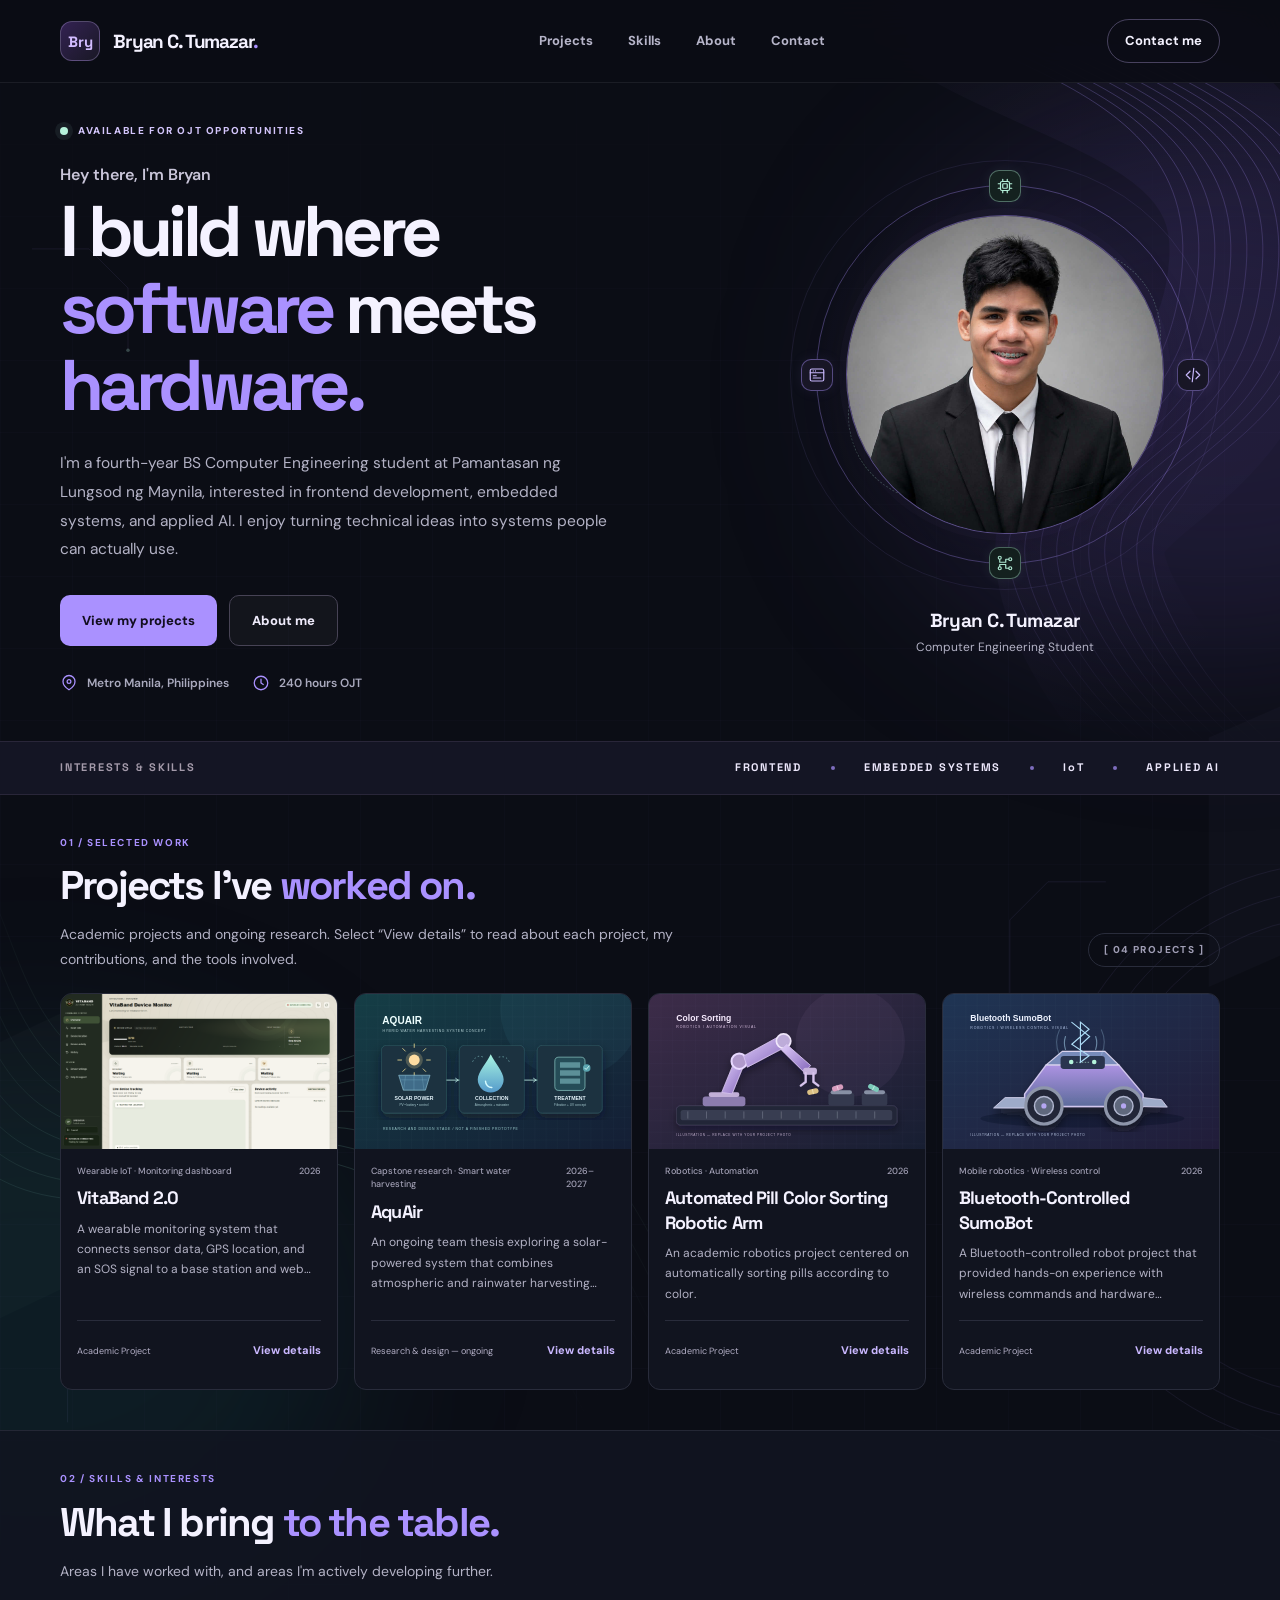
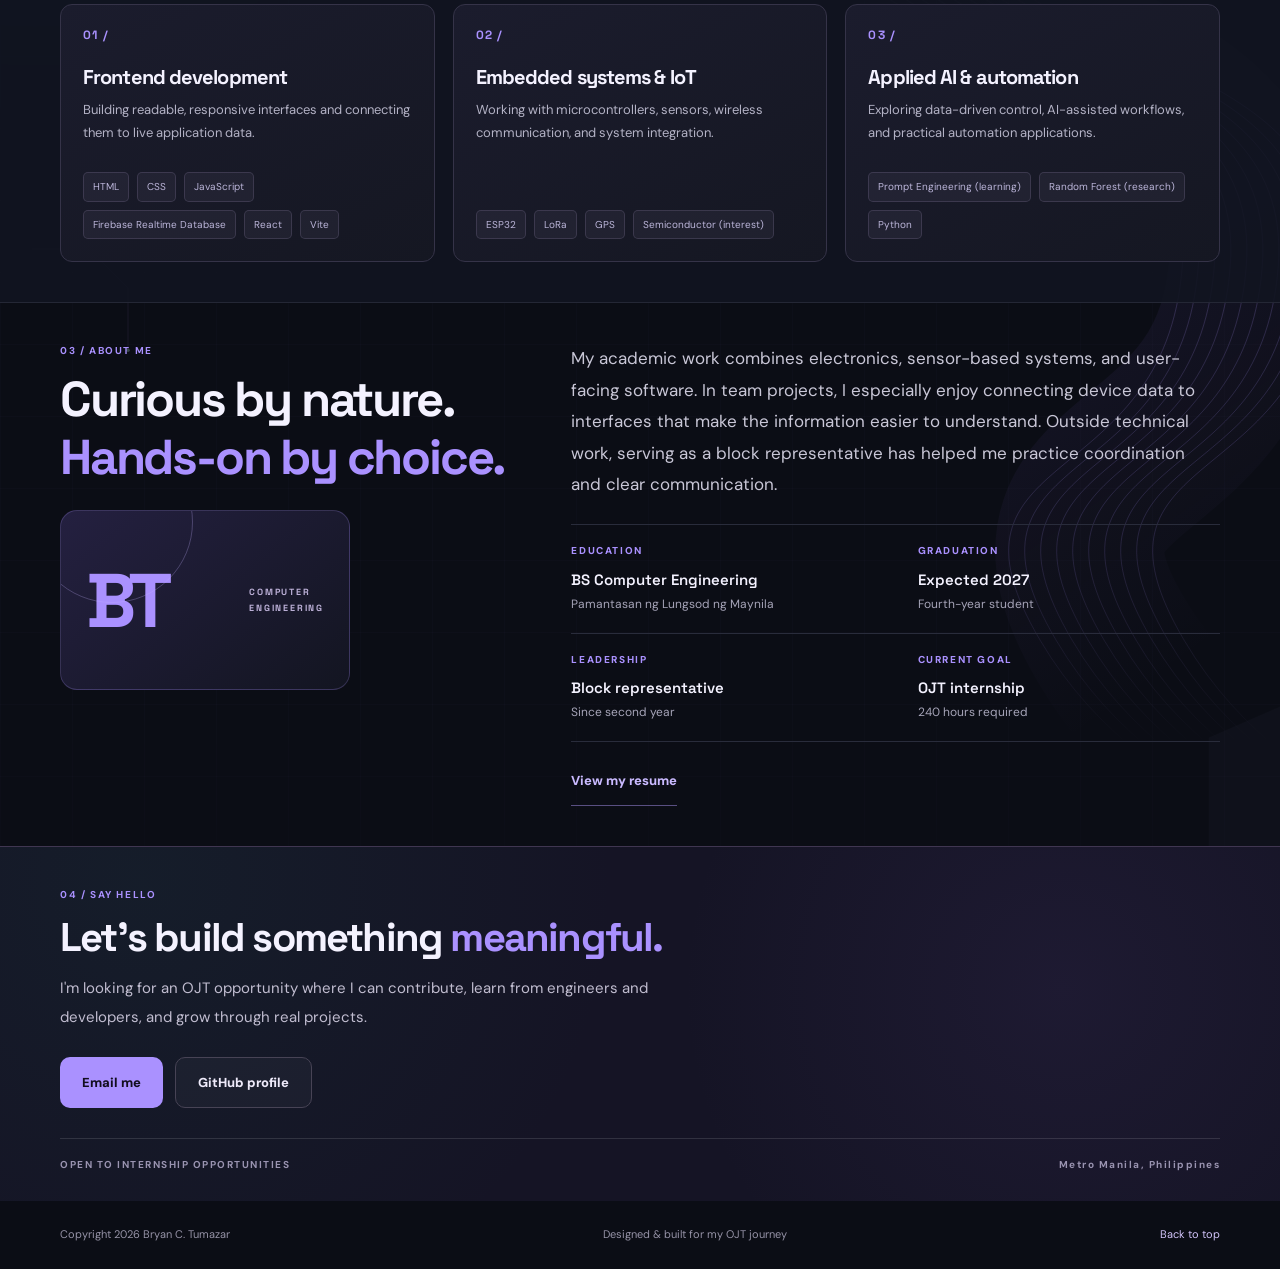
==== index.html @ b0317684 "Replace emoji symbols with SVG icons" ====
<!doctype html>
<html lang="en">
<head>
  <meta charset="UTF-8" />
  <meta name="viewport" content="width=device-width, initial-scale=1" />
  <meta name="color-scheme" content="dark" />
  <meta name="theme-color" content="#0b0d15" />
  <meta name="description" content="Portfolio of Bryan C. Tumazar, a Computer Engineering student seeking an OJT internship in frontend development, embedded systems, and applied AI." />
  <title>Bryan C. Tumazar — OJT Portfolio</title>
  <link rel="icon" href="assets/favicon.svg" type="image/svg+xml" />
  <link rel="preconnect" href="https://fonts.googleapis.com" />
  <link rel="preconnect" href="https://fonts.gstatic.com" crossorigin />
  <link href="https://fonts.googleapis.com/css2?family=DM+Sans:wght@400;500;600;700&family=Space+Grotesk:wght@400;500;600;700&display=swap" rel="stylesheet" media="print" onload="this.media='all'" />
  <link rel="stylesheet" href="styles.css" />
  <script defer src="content.js"></script>
  <script defer src="script.js"></script>
</head>
<body>
  <a class="skip-link" href="#main">Skip to content</a>
  <div class="ambient-wrap" aria-hidden="true">
    <div class="ambient ambient-one"></div>
    <div class="ambient ambient-two"></div>
  </div>

  <header class="site-header">
    <div class="container nav-wrap">
      <a href="#top" class="brand" aria-label="Back to top">
        <span class="brand-mark" id="brand-initials">Bry</span>
        <span class="brand-name" id="brand-name">Bryan Tumazar<span class="brand-dot">.</span></span>
      </a>
      <nav class="desktop-nav" aria-label="Main navigation">
        <a href="#projects">Projects</a>
        <a href="#expertise">Skills</a>
        <a href="#about">About</a>
        <a href="#contact">Contact</a>
      </nav>
      <div class="nav-actions">
        <a href="#contact" class="nav-cta">Contact me</a>
        <button class="menu-toggle" id="menu-toggle" type="button" aria-label="Open menu" aria-expanded="false" aria-controls="mobile-nav">
          Menu
        </button>
      </div>
    </div>
    <nav class="mobile-nav" id="mobile-nav" aria-label="Mobile navigation" hidden>
      <a href="#projects">Projects</a>
      <a href="#expertise">Skills</a>
      <a href="#about">About</a>
      <a href="#contact">Contact</a>
    </nav>
  </header>

  <main id="main">
    <section class="hero container" id="top" aria-labelledby="hero-headline">
      <div class="hero-content">
        <p class="eyebrow"><span class="eyebrow-dot"></span> AVAILABLE FOR OJT OPPORTUNITIES</p>
        <p class="hero-hello">Hey there, I'm <span id="hero-firstname">Bryan</span></p>
        <h1 id="hero-headline">I build where <em>software</em> meets <em>hardware.</em></h1>
        <p class="hero-description" id="hero-intro">Fourth-year Computer Engineering student interested in frontend development, embedded systems, and applied AI.</p>
        <div class="hero-actions">
          <a href="#projects" class="btn btn-primary">View my projects</a>
          <a href="#about" class="btn btn-secondary">About me</a>
        </div>
        <div class="hero-metadata" aria-label="Education and internship details">
          <span><svg class="metadata-icon" viewBox="0 0 24 24" fill="none" stroke="currentColor" stroke-width="1.7" stroke-linecap="round" stroke-linejoin="round" aria-hidden="true" focusable="false"><path d="M20 10c0 6-8 11-8 11S4 16 4 10a8 8 0 0 1 16 0Z"/><circle cx="12" cy="10" r="2.5"/></svg> <span id="location-label">Metro Manila, Philippines</span></span>
          <span><svg class="metadata-icon" viewBox="0 0 24 24" fill="none" stroke="currentColor" stroke-width="1.7" stroke-linecap="round" stroke-linejoin="round" aria-hidden="true" focusable="false"><circle cx="12" cy="12" r="9"/><path d="M12 7v5l3 2"/></svg> <span id="hours-label">240-hour OJT</span></span>
        </div>
      </div>
      <figure class="hero-portrait">
        <div class="portrait-visual">
          <div class="portrait-orbits" aria-hidden="true">
            <span class="portrait-orbit portrait-orbit-guide"></span>
            <span class="portrait-orbit portrait-orbit-primary">
              <span class="orbit-satellite satellite-code"><span class="orbit-component">
                <svg viewBox="0 0 24 24" fill="none" stroke="currentColor" stroke-width="1.6" stroke-linecap="round" stroke-linejoin="round"><path d="m8 7-5 5 5 5m8-10 5 5-5 5m-3-14-2 18"/></svg>
              </span></span>
              <span class="orbit-satellite satellite-chip"><span class="orbit-component orbit-component-hardware">
                <svg viewBox="0 0 24 24" fill="none" stroke="currentColor" stroke-width="1.6" stroke-linecap="round" stroke-linejoin="round"><rect x="6" y="6" width="12" height="12" rx="2"/><rect x="9" y="9" width="6" height="6" rx="1"/><path d="M9 3v3m6-3v3M9 18v3m6-3v3M3 9h3m-3 6h3m12-6h3m-3 6h3"/></svg>
              </span></span>
              <span class="orbit-satellite satellite-browser"><span class="orbit-component">
                <svg viewBox="0 0 24 24" fill="none" stroke="currentColor" stroke-width="1.6" stroke-linecap="round" stroke-linejoin="round"><rect x="3" y="4" width="18" height="16" rx="2"/><path d="M3 9h18M7 6.5h.01M10 6.5h.01M7 13h4m-4 3h10"/></svg>
              </span></span>
              <span class="orbit-satellite satellite-circuit"><span class="orbit-component orbit-component-hardware">
                <svg viewBox="0 0 24 24" fill="none" stroke="currentColor" stroke-width="1.6" stroke-linecap="round" stroke-linejoin="round"><circle cx="5" cy="5" r="2"/><circle cx="19" cy="7" r="2"/><circle cx="5" cy="19" r="2"/><circle cx="19" cy="19" r="2"/><path d="M5 7v4h8V7h4M5 17v-3h8v5h4"/></svg>
              </span></span>
            </span>
            <span class="portrait-orbit-plane"><span class="portrait-orbit portrait-orbit-secondary"></span></span>
          </div>
          <div class="portrait-image-wrap">
            <img id="profile-photo" src="assets/profile.jpg" alt="Placeholder for Bryan's profile photo" width="600" height="750" fetchpriority="high" />
          </div>
        </div>
        <figcaption class="portrait-caption">
          <strong id="portrait-name">Bryan C. Tumazar</strong>
          <span id="portrait-role">Computer Engineering Student</span>
        </figcaption>
      </figure>
    </section>

    <section class="strip" aria-label="Portfolio specialties">
      <div class="container strip-inner">
        <span class="strip-caption">INTERESTS & SKILLS</span>
        <div class="strip-items"><span>FRONTEND</span><span class="strip-separator" aria-hidden="true"></span><span>EMBEDDED SYSTEMS</span><span class="strip-separator" aria-hidden="true"></span><span>IoT</span><span class="strip-separator" aria-hidden="true"></span><span>APPLIED AI</span></div>
      </div>
    </section>

    <section class="section container" id="projects" aria-labelledby="projects-title">
      <div class="section-header">
        <div>
          <p class="section-kicker">01 / SELECTED WORK</p>
          <h2 id="projects-title">Projects I've <span class="accent-text">worked on.</span></h2>
          <p class="section-copy">Academic projects and ongoing research. Select “View details” to read about each project, my contributions, and the tools involved.</p>
        </div>
        <span class="section-count">[ 04 PROJECTS ]</span>
      </div>
      <div class="projects-grid" id="projects-grid"></div>
    </section>

    <section class="section section-tinted" id="expertise" aria-labelledby="expertise-title">
      <div class="container">
        <div class="section-header compact">
          <div>
            <p class="section-kicker">02 / SKILLS & INTERESTS</p>
            <h2 id="expertise-title">What I bring <span class="accent-text">to the table.</span></h2>
            <p class="section-copy">Areas I have worked with, and areas I'm actively developing further.</p>
          </div>
        </div>
        <div class="expertise-grid" id="expertise-grid"></div>
      </div>
    </section>

    <section class="section container about-section" id="about" aria-labelledby="about-title">
      <div class="about-sidebar">
        <p class="section-kicker">03 / ABOUT ME</p>
        <h2 id="about-title">Curious by nature.<br/><span class="accent-text">Hands-on by choice.</span></h2>
        <div class="about-monogram" aria-hidden="true"><span>BT</span><small>COMPUTER<br/>ENGINEERING</small></div>
      </div>
      <div class="about-main">
        <p class="about-lead" id="about-copy">My academic work combines electronics, sensor-based systems, and user-facing software.</p>
        <div class="about-facts">
          <div class="fact"><span class="fact-label">EDUCATION</span><strong id="degree-label">BS Computer Engineering</strong><span id="school-label">Pamantasan ng Lungsod ng Maynila</span></div>
          <div class="fact"><span class="fact-label">GRADUATION</span><strong id="graduation-label">Expected 2027</strong><span>Fourth-year student</span></div>
          <div class="fact"><span class="fact-label">LEADERSHIP</span><strong>Block representative</strong><span>Since second year</span></div>
          <div class="fact"><span class="fact-label">CURRENT GOAL</span><strong>OJT internship</strong><span id="internship-label">240 required hours</span></div>
        </div>
        <div id="resume-holder"></div>
      </div>
    </section>

    <section class="contact-section" id="contact" aria-labelledby="contact-title">
      <div class="container contact-content">
        <p class="section-kicker">04 / SAY HELLO</p>
        <h2 id="contact-title">Let's build something <span class="accent-text">meaningful.</span></h2>
        <p>I'm looking for an OJT opportunity where I can contribute, learn from engineers and developers, and grow through real projects.</p>
        <div id="contact-actions" class="contact-actions"></div>
        <div class="contact-footer"><span>OPEN TO INTERNSHIP OPPORTUNITIES</span><span id="contact-location">Metro Manila, Philippines</span></div>
      </div>
    </section>
  </main>

  <footer class="footer">
    <div class="container footer-inner"><span id="footer-name">Copyright 2026 Bryan C. Tumazar</span><span>Designed & built for my OJT journey</span><a href="#top">Back to top</a></div>
  </footer>

  <dialog class="project-dialog" id="project-dialog" aria-labelledby="modal-title">
    <button type="button" class="dialog-close" id="dialog-close" aria-label="Close project details">Close</button>
    <div id="dialog-content"></div>
  </dialog>
</body>
</html>
---- styles.css ----
﻿:root{--bg:#0b0d15;--bg2:#10131f;--panel:#151825;--panel2:#191d2d;--text:#f4f2ff;--muted:#b3b2c5;--subtle:#777c96;--line:#292c3b;--accent:#aa91ff;--bright:#cabaff;--mint:#b5f1da;--white:#fff;--radius:21px;--wide:1160px}
*{box-sizing:border-box}html{scroll-behavior:smooth;scroll-padding-top:92px}body{margin:0;background:var(--bg);color:var(--text);font-family:'DM Sans',sans-serif;line-height:1.55;overflow-x:hidden}body:has(dialog[open]){overflow:hidden}::selection{background:var(--accent);color:#100d18}a{color:inherit;text-decoration:none}button{font:inherit}img{max-width:100%;display:block}.container{width:min(var(--wide),calc(100% - 80px));margin-inline:auto}h1,h2,h3,p{margin-top:0}h1,h2,h3{font-family:'Space Grotesk',sans-serif;letter-spacing:-.045em}button,a{outline-offset:4px}button:focus-visible,a:focus-visible{outline:2px solid var(--mint)}.skip-link{position:absolute;top:-100px;left:20px;background:var(--mint);color:#111;padding:12px 16px;z-index:100}.skip-link:focus{top:20px}.ambient{position:absolute;z-index:-1;pointer-events:none;border-radius:50%;filter:blur(88px)}.ambient-one{top:130px;right:-260px;width:650px;height:520px;background:#57449325}.ambient-two{top:1050px;left:-290px;width:650px;height:550px;background:#1c6a7020}
.site-header{position:relative;z-index:20;border-bottom:1px solid #ffffff12;background:#0b0d15ea;backdrop-filter:blur(20px);-webkit-backdrop-filter:blur(20px)}.nav-wrap{height:82px;display:flex;align-items:center;justify-content:space-between;gap:24px}.brand{display:flex;align-items:center;gap:13px;white-space:nowrap}.brand-mark{display:grid;place-items:center;width:40px;height:40px;border:1px solid #d2bcff4a;background:linear-gradient(135deg,#332252,#191825);border-radius:12px;font:700 15px 'Space Grotesk',sans-serif;color:#d2bcff}.brand-name{font:700 19px 'Space Grotesk',sans-serif;letter-spacing:-.06em}.brand-dot{color:var(--accent)}.desktop-nav{display:flex;align-items:center;gap:35px}.desktop-nav a{color:#b6b5c9;font-size:13px;font-weight:700;transition:color .2s}.desktop-nav a:hover{color:var(--white)}.nav-actions{display:flex;align-items:center;gap:16px}.nav-cta{border:1px solid #9586bc70;border-radius:99px;padding:10px 17px;font-size:13px;font-weight:700;transition:.2s}.nav-cta:hover{background:#b59dff;color:#121022}.nav-cta span{margin-left:12px}.menu-toggle{display:none;align-items:center;justify-content:center;flex-direction:column;gap:5px;height:40px;width:42px;border:1px solid var(--line);background:none;border-radius:10px}.menu-toggle span{height:2px;width:18px;background:#fff;border-radius:4px}.mobile-nav{border-top:1px solid var(--line);background:#111421;padding:12px 24px 22px}.mobile-nav a{display:block;padding:12px;font-size:14px}.mobile-nav[hidden]{display:none!important}
.hero{display:grid;grid-template-columns:1.09fr .91fr;gap:36px;align-items:center;padding-block:40px 48px;min-height:unset}.hero-content{position:relative;z-index:2}.eyebrow{display:flex;align-items:center;gap:10px;color:#d4c6fc;letter-spacing:.16em;font-size:10px;font-weight:800;margin-bottom:24px}.eyebrow-dot{width:8px;height:8px;border-radius:50%;background:var(--mint);box-shadow:0 0 0 5px #b5f1da12}.hero-hello{font-size:16px;color:#c9c5d9;margin-bottom:6px;font-weight:600}.hero h1{font-size:clamp(42px,5.6vw,74px);line-height:1.07;letter-spacing:-.065em;max-width:660px;margin-bottom:26px}.hero h1 em{color:var(--accent);font-style:normal}.hero-description{font-size:15.5px;max-width:565px;color:var(--muted);line-height:1.85;margin-bottom:31px}.hero-actions{display:flex;flex-wrap:wrap;gap:12px}.btn{display:inline-flex;align-items:center;justify-content:center;gap:24px;padding:14px 22px;border-radius:10px;font-size:13px;font-weight:800;transition:transform .2s,background .2s,border-color .2s;min-height:51px}.btn:hover{transform:translateY(-2px)}.btn-primary{background:var(--accent);color:#120e1f}.btn-primary:hover{background:#c6b5ff}.btn-secondary{background:#ffffff08;border:1px solid #474355;color:#eeeafa}.btn-secondary:hover{border-color:#cabaff99;background:#ffffff10}.hero-metadata{display:flex;gap:23px;margin-top:28px;flex-wrap:wrap;font-size:12px;color:#aaaabe;font-weight:600}.hero-metadata>span{display:flex;gap:9px;align-items:center}.metadata-icon{display:block;width:18px;height:18px;flex-shrink:0;color:var(--accent)}
.strip{background:#141524;border-block:1px solid #292639}.strip-inner{display:flex;justify-content:space-between;align-items:center;min-height:52px;gap:25px}.strip-caption,.strip-items{font-family:'Space Grotesk',sans-serif;font-size:11px;font-weight:700;letter-spacing:.16em;color:#a49aaa}.strip-items{display:flex;align-items:center;gap:29px;color:#ece7fb;flex-wrap:wrap}
.section{padding-block:40px}.section-header{display:flex;align-items:end;justify-content:space-between;gap:20px;margin-bottom:20px}.section-kicker{font-size:10px;letter-spacing:.16em;font-weight:700;color:var(--accent);margin-bottom:12px}.section h2,.contact-section h2{font-size:clamp(30px,3.2vw,40px);line-height:1.2;margin-bottom:12px;max-width:730px}.accent-text{color:var(--accent)}.section-copy{color:var(--muted);font-size:14px;line-height:1.8;max-width:650px;margin-bottom:0}.section-count{border:1px solid var(--line);border-radius:50px;padding:8px 15px;white-space:nowrap;color:#9f9db4;font-size:10px;letter-spacing:.14em;font-weight:800;margin-bottom:6px}.projects-grid{display:grid;grid-template-columns:repeat(4,minmax(0,1fr));gap:16px}.project-card{min-width:0;display:flex;flex-direction:column;background:#11141f;border:1px solid var(--line);border-radius:12px;overflow:hidden;transition:border-color .2s}.project-card:hover{border-color:#68598e}.project-preview{position:relative;width:100%;flex:none;aspect-ratio:16/9;display:block;padding:0;margin:0;border:0;overflow:hidden;background:#191b2d;cursor:default;text-align:left}.project-preview img{width:100%;height:100%;object-fit:cover;transition:transform .6s}.project-card:hover img{transform:none}.preview-tag{position:absolute;left:10px;top:10px;background:#0b0e1be6;color:#d4d0e0;border:1px solid #ffffff24;padding:5px 7px;border-radius:4px;letter-spacing:.05em;font-size:7px;font-weight:800;backdrop-filter:blur(10px)}.project-info{padding:16px;display:flex;flex-direction:column;flex:1}.project-meta{display:flex;justify-content:space-between;gap:10px;color:#a2a0b5;font-size:9px;font-weight:500;letter-spacing:0;line-height:1.5}.project-heading{font-size:18px;line-height:1.35;margin:8px 0}.project-info>p{display:-webkit-box;-webkit-box-orient:vertical;-webkit-line-clamp:3;overflow:hidden;color:var(--muted);font-size:12px;line-height:1.7;min-height:0;margin-bottom:16px}.project-bottom{display:flex;gap:10px;align-items:center;justify-content:space-between;flex-wrap:wrap;border-top:1px solid var(--line);padding-top:8px;margin-top:auto}.status-badge{font-size:9px;line-height:1.6;color:#b3afc6}.details-link{background:none;border:0;color:#cab8ff;font-size:12px;font-weight:800;cursor:pointer;padding:5px 0}.details-link:hover{text-decoration:underline}
.section-tinted{background:#111421;border-block:1px solid #242735}.section-header.compact{margin-bottom:20px}.expertise-grid{display:grid;grid-template-columns:repeat(3,minmax(0,1fr));gap:18px}.expertise-card{border:1px solid #353348;background:linear-gradient(153deg,#1b1c2d,#151722);border-radius:12px;padding:22px;min-height:230px;display:flex;flex-direction:column}.expertise-number{color:var(--accent);font:700 12px 'Space Grotesk',sans-serif;letter-spacing:.1em;margin-bottom:22px}.expertise-card h3{font-size:20px;line-height:1.2;margin-bottom:10px}.expertise-card p{font-size:13px;line-height:1.75;color:var(--muted);margin-bottom:28px}.tag-list{display:flex;flex-wrap:wrap;gap:8px;margin-top:auto}.skill-tag{font-size:10px;padding:6px 9px;color:#bcb6da;background:#a99aca12;border:1px solid #a99aca30;border-radius:5px}
.about-section{display:grid;grid-template-columns:.85fr 1.15fr;gap:32px}.about-sidebar h2{font-size:clamp(33px,3.9vw,49px);line-height:1.18}.about-monogram{margin-top:24px;width:min(290px,100%);height:180px;background:linear-gradient(142deg,#242040,#131521);border-radius:17px;border:1px solid #a996fa39;display:flex;align-items:center;justify-content:space-between;padding:25px;overflow:hidden;position:relative}.about-monogram:after{content:'';width:160px;height:160px;border:1px solid #c5b1ff45;border-radius:50%;position:absolute;left:-30px;top:-70px}.about-monogram span{font:700 76px 'Space Grotesk',sans-serif;letter-spacing:-.09em;color:var(--accent)}.about-monogram small{font:700 9px 'Space Grotesk',sans-serif;line-height:1.8;letter-spacing:.2em;color:#bcb0d7}.about-lead{font-size:17px;line-height:1.85;color:#c9c7d7;margin-bottom:24px}.about-facts{display:grid;grid-template-columns:repeat(2,minmax(0,1fr));border-top:1px solid var(--line);border-bottom:1px solid var(--line);row-gap:0}.fact{padding:18px 12px 19px 0;display:flex;flex-direction:column;gap:6px}.fact:nth-child(2n){padding-left:22px}.fact:nth-child(-n+2){border-bottom:1px solid var(--line)}.fact-label{font-size:10px;color:var(--accent);font-weight:800;letter-spacing:.16em;margin-bottom:5px}.fact strong{font:600 15px 'Space Grotesk',sans-serif}.fact>span:last-child{font-size:12px;color:#a6a4b8}.text-link{display:inline-block;color:var(--bright);font-size:13px;font-weight:800;margin-top:20px;border-bottom:1px solid #b39aff77;padding-bottom:4px}
.contact-section{background:radial-gradient(circle at 83% 40%,#4f3b7927,transparent 35%),radial-gradient(circle at 11% 10%,#164c4528,transparent 40%),#151425;border-top:1px solid #403651;padding-block:40px 28px}.contact-content>p:not(.section-kicker){max-width:600px;color:#c1bdd0;line-height:1.9;font-size:15px}.contact-section h2{max-width:800px}.contact-actions{display:flex;flex-wrap:wrap;align-items:center;gap:12px;margin-top:24px;min-height:55px}.contact-placeholder{border:1px dashed #655f7a;border-radius:10px;color:#a9a3c0!important;background:#161424;padding:16px 20px;font-size:13px!important;max-width:600px!important}.contact-placeholder code{color:#d6c8ff}.contact-footer{display:flex;justify-content:space-between;align-items:center;gap:18px;border-top:1px solid #ffffff1f;margin-top:28px;padding-top:18px;color:#9a94b1;font-size:10px;letter-spacing:.15em;font-weight:700}.footer{background:#0b0d15}.footer-inner{display:flex;justify-content:space-between;align-items:center;gap:18px;min-height:68px;font-size:11px;color:#9693a7}.footer-inner a{color:#d2c4fa}
.project-dialog{color:var(--text);background:#161826;border:1px solid #8170a36e;border-radius:20px;width:min(620px,calc(100% - 30px));max-height:min(82vh,900px);padding:37px 39px;box-shadow:0 25px 100px #0008}.project-dialog::backdrop{background:#07080ddc;backdrop-filter:blur(7px)}.dialog-close{position:absolute;top:19px;right:20px;background:#ffffff13;border:1px solid #6b617a;color:#f4f2ff;height:36px;width:36px;border-radius:50%;font-size:24px;cursor:pointer;display:grid;place-items:center}.project-dialog h2{font-size:clamp(28px,3.4vw,37px);line-height:1.2;margin:0 35px 15px 0}.dialog-summary{color:#d0cce0;line-height:1.8;margin-bottom:19px}.dialog-meta{display:flex;gap:20px;color:#bca8f6;font-size:11px;font-weight:800;border-bottom:1px solid #ffffff24;padding-bottom:23px;margin-bottom:23px}.project-dialog h3{font-size:15px;margin-top:23px;margin-bottom:8px;letter-spacing:0}.project-dialog p:not(.section-kicker),.project-dialog li{font-size:13px;line-height:1.8;color:#bdbacc}.project-dialog ul{margin:0 0 22px;padding-left:18px}.project-dialog li{padding-left:5px;margin-bottom:6px}.dialog-takeaway{display:flex;flex-direction:column;gap:5px;border-left:3px solid var(--accent);padding:13px 15px;margin-top:23px;background:#a68ef510;font-size:12px}.dialog-takeaway strong{color:#e6dfff}.dialog-takeaway span{color:#bfb9d2}
@media(max-width:1100px){.projects-grid{grid-template-columns:repeat(2,minmax(0,1fr))}.desktop-nav{gap:20px}.hero{gap:22px}.strip-inner{align-items:flex-start;padding-block:16px;flex-direction:column;gap:10px}.strip-items{gap:18px}}
@media(max-width:850px){.container{width:min(var(--wide),calc(100% - 44px))}.hero{grid-template-columns:1fr;gap:28px;padding-block:36px 40px;min-height:unset}.hero-content{max-width:680px}.about-section{grid-template-columns:1fr;gap:28px}.about-monogram{display:none}.expertise-grid{grid-template-columns:1fr 1fr}.expertise-card:last-child{grid-column:span 2;min-height:220px}.expertise-number{margin-bottom:28px}}
@media(max-width:760px){.nav-wrap{height:71px}.desktop-nav,.nav-cta{display:none}.menu-toggle{display:flex}.section{padding-block:32px}.section-header{align-items:flex-start;flex-direction:column;gap:14px}.section-count{margin:0}.project-info{padding:16px}.project-meta{font-size:9px}.projects-grid{gap:16px}.project-heading{font-size:18px}.strip-items{gap:14px;font-size:10px}}
@media(max-width:610px){.container{width:calc(100% - 34px)}.brand-name{font-size:17px}.hero{padding-block:28px 32px;gap:26px}.eyebrow{margin-bottom:22px;font-size:9px}.hero-hello{font-size:14px}.hero h1{font-size:clamp(39px,10vw,53px)}.hero-description{font-size:14px}.hero-actions{gap:10px}.btn{padding:12px 16px;font-size:12px;gap:14px;min-height:47px}.hero-metadata{gap:10px 20px;margin-top:27px;font-size:11px}.strip-inner{padding-block:14px}.strip-items{row-gap:7px}.section h2,.contact-section h2{font-size:30px}.section-copy{font-size:13px}.projects-grid{grid-template-columns:1fr;gap:16px}.project-preview{aspect-ratio:16/9}.project-info>p{min-height:unset}.expertise-grid{grid-template-columns:1fr;gap:14px}.expertise-card,.expertise-card:last-child{min-height:0;grid-column:auto}.expertise-number{margin-bottom:20px}.about-lead{font-size:15px}.about-facts{grid-template-columns:1fr}.fact,.fact:nth-child(2n){padding:18px 0 21px;border-bottom:1px solid var(--line)}.fact:last-child{border-bottom:0}.contact-section{padding-block:32px 24px}.contact-footer{flex-direction:column;align-items:flex-start;margin-top:24px}.footer-inner{flex-wrap:wrap;justify-content:space-between;padding-block:16px;min-height:76px}.footer-inner>span:nth-child(2){display:none}.project-dialog{padding:32px 23px}.project-dialog h2{font-size:29px}}
@media(prefers-reduced-motion:reduce){html{scroll-behavior:auto}*,*:before,*:after{animation-duration:.01ms!important;transition-duration:.01ms!important}}

/* Contain the decorative glow without widening the page. */
body{position:relative}
.ambient-wrap{position:absolute;inset:0;overflow:hidden;z-index:-1;pointer-events:none}
@media(max-width:360px){.brand-name{font-size:15px}.brand{gap:9px}.nav-wrap{gap:12px}}

/* Clear labels and comfortable controls. */
button{touch-action:manipulation}
.desktop-nav a{display:inline-flex;align-items:center;min-height:44px}
.nav-cta{display:inline-flex;align-items:center;min-height:44px}
.menu-toggle{width:auto;min-width:68px;min-height:44px;padding:8px 12px;font-size:13px;font-weight:700;color:var(--text);cursor:pointer}




.details-link{min-height:44px;padding:8px 0;border:0;border-radius:4px;line-height:1.4;font-size:11px}
.details-link:hover{color:var(--white);text-decoration:underline;background:transparent}
.footer-inner a,.text-link{display:inline-flex;align-items:center;min-height:44px}
.dialog-close{width:auto;min-width:68px;height:44px;padding:0 14px;border-radius:8px;font-size:13px;font-weight:700}
.project-dialog h2{margin-right:85px}
.hero-portrait{width:100%;max-width:430px;min-width:0;justify-self:end;margin:0;border:1px solid #7770b35c;border-radius:24px;overflow:hidden;background:#171926;box-shadow:0 24px 65px #00000030}
.portrait-image-wrap{width:100%;aspect-ratio:4/4.5;overflow:hidden;background:#1a1929}
.portrait-image-wrap img{width:100%;height:100%;object-fit:cover;object-position:center 30%}
.portrait-caption{display:flex;flex-direction:column;gap:5px;padding:22px 25px;border-top:1px solid #7770b333}
.portrait-caption strong{font:700 19px 'Space Grotesk',sans-serif;letter-spacing:-.03em;color:var(--text)}
.portrait-caption span{font-size:12px;color:var(--muted)}
@media(max-width:850px){.hero-portrait{justify-self:center;max-width:430px}}
@media(max-width:610px){.hero-portrait{max-width:360px;border-radius:18px}.portrait-caption{padding:19px 21px}.portrait-caption strong{font-size:18px}.project-dialog h2{margin-right:70px}}
@media(max-width:760px){.nav-wrap{gap:12px}.brand{gap:9px}}
@media(max-width:760px){.nav-cta{display:none}}

/* Brief entrance animations and hover feedback keep the compact layout steady. */
.project-card{transition:transform .24s ease,border-color .24s ease,box-shadow .24s ease}
.project-preview img,.portrait-image-wrap img{transition:transform .45s cubic-bezier(.2,.7,.2,1)}
.btn,.nav-cta,.details-link{transition:transform .2s ease,background-color .2s ease,color .2s ease,border-color .2s ease,box-shadow .2s ease}
.desktop-nav a{position:relative}
.desktop-nav a::after{content:'';position:absolute;left:0;right:0;bottom:6px;height:1px;background:var(--accent);transform:scaleX(0);transform-origin:left;transition:transform .2s ease}
.desktop-nav a:focus-visible::after{transform:scaleX(1)}
.btn:active{transform:scale(.98)}
.project-dialog[open]{animation:dialog-enter .2s cubic-bezier(.2,.7,.2,1)}
.mobile-nav:not([hidden]){animation:menu-enter .18s ease-out}
@keyframes dialog-enter{from{opacity:0;transform:translateY(10px) scale(.985)}to{opacity:1;transform:none}}
@keyframes menu-enter{from{opacity:0;transform:translateY(-6px)}to{opacity:1;transform:none}}
@media(hover:hover) and (pointer:fine){
  .project-card:hover{transform:translateY(-4px);box-shadow:0 10px 24px #00000024}
  .hero-portrait:hover .portrait-image-wrap img{transform:scale(1.025)}
  .desktop-nav a:hover::after{transform:scaleX(1)}
  .btn-primary:hover{box-shadow:0 5px 18px #aa91ff20}
}
@media(prefers-reduced-motion:reduce){
  html{scroll-behavior:auto}
  *,*::before,*::after{animation:none!important;transition:none!important}
  .project-card:hover,.project-card:hover .project-preview img,.hero-portrait:hover .portrait-image-wrap img,.btn:hover,.btn:active{transform:none}
}

.dialog-preview{margin:0 0 18px}
.dialog-preview img{width:100%;height:auto;border:1px solid var(--line);border-radius:10px}
.dialog-preview figcaption{margin-top:7px;font-size:10px;color:var(--muted);letter-spacing:.03em}
.dialog-website{margin-bottom:18px}

/* Orbiting accents frame the profile photo without covering the face. */
.hero-portrait{border:0;border-radius:0;overflow:visible;background:transparent;box-shadow:none}
.portrait-visual{position:relative;isolation:isolate;width:100%;aspect-ratio:1}
.portrait-visual::before{content:'';position:absolute;inset:6%;border-radius:50%;background:radial-gradient(circle,#aa91ff18,transparent 70%);pointer-events:none}
.portrait-orbits{position:absolute;inset:0;overflow:hidden;z-index:1;pointer-events:none;user-select:none}
.portrait-orbit{position:absolute;display:block;border:1px solid #aa91ff55;border-radius:50%}
.portrait-orbit-guide{inset:0;border-color:#aa91ff18}
.portrait-orbit-primary{--orbit-period:28s;inset:6%;animation:portrait-orbit-spin var(--orbit-period) linear infinite}
.orbit-satellite{position:absolute;top:50%;right:-16px;width:32px;height:32px;transform:translateY(-50%)}
.portrait-orbit-plane{position:absolute;inset:11%;transform:rotate(-30deg) scaleY(.7)}
.portrait-orbit-secondary{inset:0;border-color:#b5f1da45;border-style:dashed;animation:portrait-orbit-spin 15s linear infinite reverse}

.portrait-visual .portrait-image-wrap{position:absolute;inset:13%;width:auto;z-index:2;aspect-ratio:auto;border:1px solid #aa91ff70;border-radius:50%;box-shadow:0 0 0 7px #aa91ff06,0 14px 44px #00000038}
.portrait-caption{align-items:center;text-align:center;padding:18px 12px 0;border-top:0}
@keyframes portrait-orbit-spin{from{transform:rotate(0deg)}to{transform:rotate(360deg)}}
@media(prefers-reduced-motion:reduce){.portrait-orbit-primary,.portrait-orbit-secondary,.orbit-component{animation:none}}

/* Hide scrollbar tracks without disabling page or dialog scrolling. */
html,body,*{scrollbar-width:none;-ms-overflow-style:none}
html::-webkit-scrollbar,body::-webkit-scrollbar,*::-webkit-scrollbar{display:none;width:0;height:0}



/* Counter-rotation keeps the software and hardware symbols upright. */
.orbit-component{display:grid;place-items:center;width:100%;height:100%;border:1px solid #aa91ff70;border-radius:10px;background:#191727;color:var(--bright);box-shadow:0 0 14px #aa91ff16;animation:portrait-orbit-spin var(--orbit-period) linear infinite reverse}
.orbit-component svg{display:block;width:18px;height:18px}
.orbit-component-hardware{border-color:#b5f1da60;background:#152220;color:var(--mint);box-shadow:0 0 14px #b5f1da12}
.satellite-chip{top:-16px;left:50%;right:auto;transform:translateX(-50%)}
.satellite-browser{left:-16px;right:auto}
.satellite-circuit{top:auto;bottom:-16px;left:50%;right:auto;transform:translateX(-50%)}
@media(max-width:610px){
 .orbit-satellite{width:28px;height:28px;right:-14px}
 .satellite-chip{top:-14px;right:auto}
 .satellite-browser{left:-14px;right:auto}
 .satellite-circuit{bottom:-14px;right:auto}
 .orbit-component{border-radius:8px}
 .orbit-component svg{width:16px;height:16px}
}
@media(prefers-reduced-motion:reduce){.orbit-component{animation:none}}

/* Abstract contour lines and a quiet engineering grid sit behind the content. */
body{isolation:isolate}
.ambient-wrap{background-image:url('assets/abstract-background.svg');background-position:center top;background-size:max(100%,1200px) auto;background-repeat:repeat-y}
.ambient-wrap::before{content:'';position:absolute;inset:0;background-image:linear-gradient(#aa91ff0b 1px,transparent 1px),linear-gradient(90deg,#aa91ff0b 1px,transparent 1px);background-size:72px 72px;opacity:.4;mask-image:linear-gradient(to bottom,transparent,#000 12%,#000 80%,transparent);-webkit-mask-image:linear-gradient(to bottom,transparent,#000 12%,#000 80%,transparent)}
.ambient-one{background:#57449342}
.ambient-two{background:#1c6a702c}
.section-tinted{background:#111421e6}
@media(max-width:610px){.ambient-wrap{background-position:60% top}.ambient-wrap::before{background-size:56px 56px;opacity:.28}}



/* SVG icons and CSS dots render consistently without emoji fonts. */
.strip-separator{display:inline-block;flex-shrink:0;width:4px;height:4px;border-radius:50%;background:var(--accent);opacity:.7}
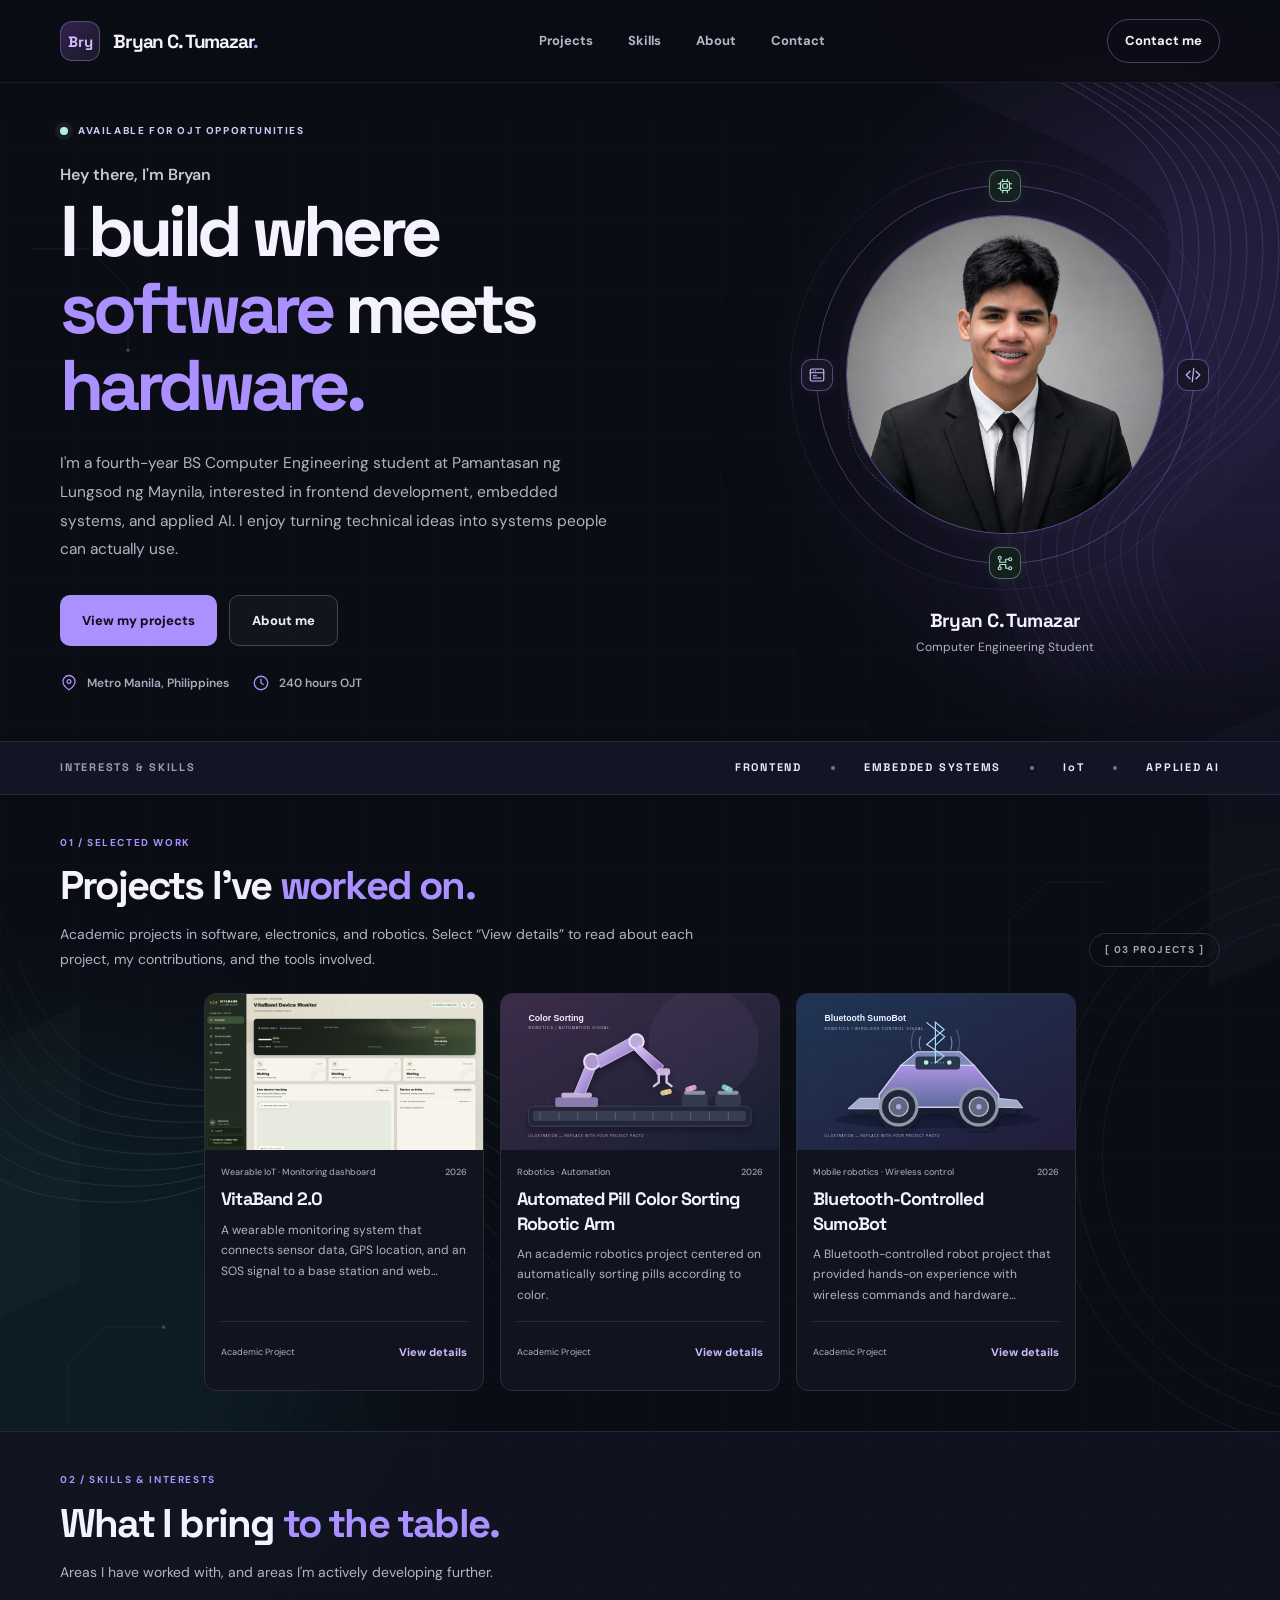
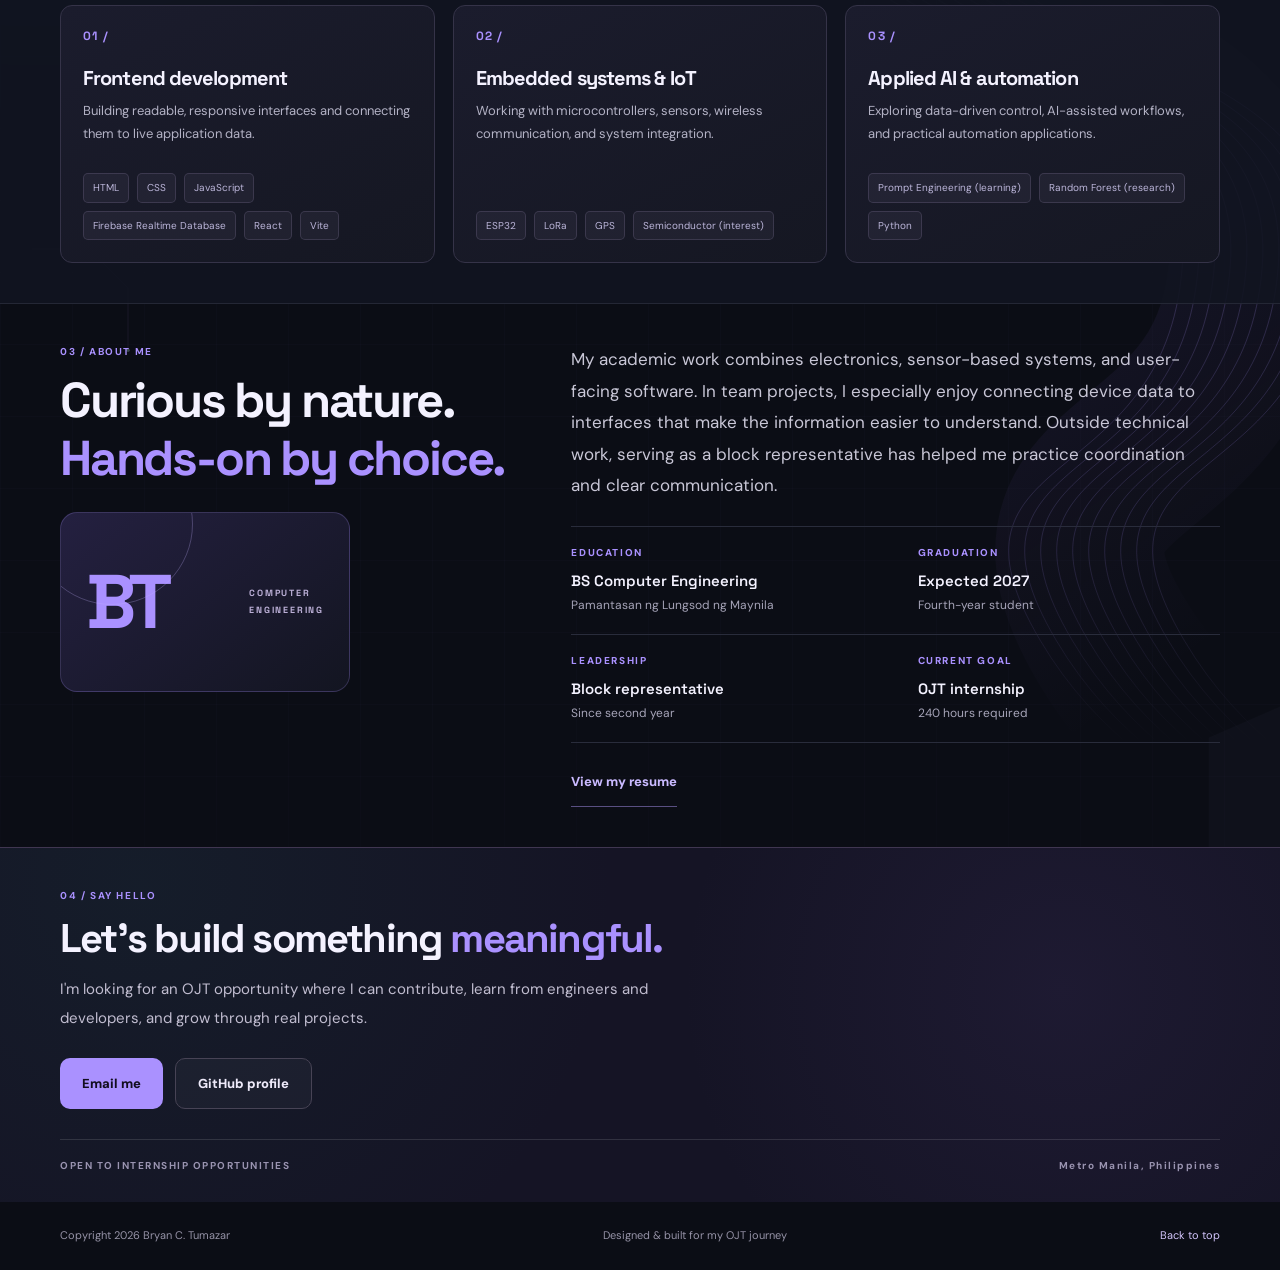
==== commit 38b70275: "Remove unfinished AquAir project" ====
--- a/index.html
+++ b/index.html
@@ -108,9 +108,9 @@
         <div>
           <p class="section-kicker">01 / SELECTED WORK</p>
           <h2 id="projects-title">Projects I've <span class="accent-text">worked on.</span></h2>
-          <p class="section-copy">Academic projects and ongoing research. Select “View details” to read about each project, my contributions, and the tools involved.</p>
+          <p class="section-copy">Academic projects in software, electronics, and robotics. Select “View details” to read about each project, my contributions, and the tools involved.</p>
         </div>
-        <span class="section-count">[ 04 PROJECTS ]</span>
+        <span class="section-count">[ 03 PROJECTS ]</span>
       </div>
       <div class="projects-grid" id="projects-grid"></div>
     </section>
--- a/styles.css
+++ b/styles.css
@@ -3,7 +3,7 @@
 .site-header{position:relative;z-index:20;border-bottom:1px solid #ffffff12;background:#0b0d15ea;backdrop-filter:blur(20px);-webkit-backdrop-filter:blur(20px)}.nav-wrap{height:82px;display:flex;align-items:center;justify-content:space-between;gap:24px}.brand{display:flex;align-items:center;gap:13px;white-space:nowrap}.brand-mark{display:grid;place-items:center;width:40px;height:40px;border:1px solid #d2bcff4a;background:linear-gradient(135deg,#332252,#191825);border-radius:12px;font:700 15px 'Space Grotesk',sans-serif;color:#d2bcff}.brand-name{font:700 19px 'Space Grotesk',sans-serif;letter-spacing:-.06em}.brand-dot{color:var(--accent)}.desktop-nav{display:flex;align-items:center;gap:35px}.desktop-nav a{color:#b6b5c9;font-size:13px;font-weight:700;transition:color .2s}.desktop-nav a:hover{color:var(--white)}.nav-actions{display:flex;align-items:center;gap:16px}.nav-cta{border:1px solid #9586bc70;border-radius:99px;padding:10px 17px;font-size:13px;font-weight:700;transition:.2s}.nav-cta:hover{background:#b59dff;color:#121022}.nav-cta span{margin-left:12px}.menu-toggle{display:none;align-items:center;justify-content:center;flex-direction:column;gap:5px;height:40px;width:42px;border:1px solid var(--line);background:none;border-radius:10px}.menu-toggle span{height:2px;width:18px;background:#fff;border-radius:4px}.mobile-nav{border-top:1px solid var(--line);background:#111421;padding:12px 24px 22px}.mobile-nav a{display:block;padding:12px;font-size:14px}.mobile-nav[hidden]{display:none!important}
 .hero{display:grid;grid-template-columns:1.09fr .91fr;gap:36px;align-items:center;padding-block:40px 48px;min-height:unset}.hero-content{position:relative;z-index:2}.eyebrow{display:flex;align-items:center;gap:10px;color:#d4c6fc;letter-spacing:.16em;font-size:10px;font-weight:800;margin-bottom:24px}.eyebrow-dot{width:8px;height:8px;border-radius:50%;background:var(--mint);box-shadow:0 0 0 5px #b5f1da12}.hero-hello{font-size:16px;color:#c9c5d9;margin-bottom:6px;font-weight:600}.hero h1{font-size:clamp(42px,5.6vw,74px);line-height:1.07;letter-spacing:-.065em;max-width:660px;margin-bottom:26px}.hero h1 em{color:var(--accent);font-style:normal}.hero-description{font-size:15.5px;max-width:565px;color:var(--muted);line-height:1.85;margin-bottom:31px}.hero-actions{display:flex;flex-wrap:wrap;gap:12px}.btn{display:inline-flex;align-items:center;justify-content:center;gap:24px;padding:14px 22px;border-radius:10px;font-size:13px;font-weight:800;transition:transform .2s,background .2s,border-color .2s;min-height:51px}.btn:hover{transform:translateY(-2px)}.btn-primary{background:var(--accent);color:#120e1f}.btn-primary:hover{background:#c6b5ff}.btn-secondary{background:#ffffff08;border:1px solid #474355;color:#eeeafa}.btn-secondary:hover{border-color:#cabaff99;background:#ffffff10}.hero-metadata{display:flex;gap:23px;margin-top:28px;flex-wrap:wrap;font-size:12px;color:#aaaabe;font-weight:600}.hero-metadata>span{display:flex;gap:9px;align-items:center}.metadata-icon{display:block;width:18px;height:18px;flex-shrink:0;color:var(--accent)}
 .strip{background:#141524;border-block:1px solid #292639}.strip-inner{display:flex;justify-content:space-between;align-items:center;min-height:52px;gap:25px}.strip-caption,.strip-items{font-family:'Space Grotesk',sans-serif;font-size:11px;font-weight:700;letter-spacing:.16em;color:#a49aaa}.strip-items{display:flex;align-items:center;gap:29px;color:#ece7fb;flex-wrap:wrap}
-.section{padding-block:40px}.section-header{display:flex;align-items:end;justify-content:space-between;gap:20px;margin-bottom:20px}.section-kicker{font-size:10px;letter-spacing:.16em;font-weight:700;color:var(--accent);margin-bottom:12px}.section h2,.contact-section h2{font-size:clamp(30px,3.2vw,40px);line-height:1.2;margin-bottom:12px;max-width:730px}.accent-text{color:var(--accent)}.section-copy{color:var(--muted);font-size:14px;line-height:1.8;max-width:650px;margin-bottom:0}.section-count{border:1px solid var(--line);border-radius:50px;padding:8px 15px;white-space:nowrap;color:#9f9db4;font-size:10px;letter-spacing:.14em;font-weight:800;margin-bottom:6px}.projects-grid{display:grid;grid-template-columns:repeat(4,minmax(0,1fr));gap:16px}.project-card{min-width:0;display:flex;flex-direction:column;background:#11141f;border:1px solid var(--line);border-radius:12px;overflow:hidden;transition:border-color .2s}.project-card:hover{border-color:#68598e}.project-preview{position:relative;width:100%;flex:none;aspect-ratio:16/9;display:block;padding:0;margin:0;border:0;overflow:hidden;background:#191b2d;cursor:default;text-align:left}.project-preview img{width:100%;height:100%;object-fit:cover;transition:transform .6s}.project-card:hover img{transform:none}.preview-tag{position:absolute;left:10px;top:10px;background:#0b0e1be6;color:#d4d0e0;border:1px solid #ffffff24;padding:5px 7px;border-radius:4px;letter-spacing:.05em;font-size:7px;font-weight:800;backdrop-filter:blur(10px)}.project-info{padding:16px;display:flex;flex-direction:column;flex:1}.project-meta{display:flex;justify-content:space-between;gap:10px;color:#a2a0b5;font-size:9px;font-weight:500;letter-spacing:0;line-height:1.5}.project-heading{font-size:18px;line-height:1.35;margin:8px 0}.project-info>p{display:-webkit-box;-webkit-box-orient:vertical;-webkit-line-clamp:3;overflow:hidden;color:var(--muted);font-size:12px;line-height:1.7;min-height:0;margin-bottom:16px}.project-bottom{display:flex;gap:10px;align-items:center;justify-content:space-between;flex-wrap:wrap;border-top:1px solid var(--line);padding-top:8px;margin-top:auto}.status-badge{font-size:9px;line-height:1.6;color:#b3afc6}.details-link{background:none;border:0;color:#cab8ff;font-size:12px;font-weight:800;cursor:pointer;padding:5px 0}.details-link:hover{text-decoration:underline}
+.section{padding-block:40px}.section-header{display:flex;align-items:end;justify-content:space-between;gap:20px;margin-bottom:20px}.section-kicker{font-size:10px;letter-spacing:.16em;font-weight:700;color:var(--accent);margin-bottom:12px}.section h2,.contact-section h2{font-size:clamp(30px,3.2vw,40px);line-height:1.2;margin-bottom:12px;max-width:730px}.accent-text{color:var(--accent)}.section-copy{color:var(--muted);font-size:14px;line-height:1.8;max-width:650px;margin-bottom:0}.section-count{border:1px solid var(--line);border-radius:50px;padding:8px 15px;white-space:nowrap;color:#9f9db4;font-size:10px;letter-spacing:.14em;font-weight:800;margin-bottom:6px}.projects-grid{display:grid;grid-template-columns:repeat(3,minmax(0,280px));justify-content:center;gap:16px}.project-card{min-width:0;display:flex;flex-direction:column;background:#11141f;border:1px solid var(--line);border-radius:12px;overflow:hidden;transition:border-color .2s}.project-card:hover{border-color:#68598e}.project-preview{position:relative;width:100%;flex:none;aspect-ratio:16/9;display:block;padding:0;margin:0;border:0;overflow:hidden;background:#191b2d;cursor:default;text-align:left}.project-preview img{width:100%;height:100%;object-fit:cover;transition:transform .6s}.project-card:hover img{transform:none}.preview-tag{position:absolute;left:10px;top:10px;background:#0b0e1be6;color:#d4d0e0;border:1px solid #ffffff24;padding:5px 7px;border-radius:4px;letter-spacing:.05em;font-size:7px;font-weight:800;backdrop-filter:blur(10px)}.project-info{padding:16px;display:flex;flex-direction:column;flex:1}.project-meta{display:flex;justify-content:space-between;gap:10px;color:#a2a0b5;font-size:9px;font-weight:500;letter-spacing:0;line-height:1.5}.project-heading{font-size:18px;line-height:1.35;margin:8px 0}.project-info>p{display:-webkit-box;-webkit-box-orient:vertical;-webkit-line-clamp:3;overflow:hidden;color:var(--muted);font-size:12px;line-height:1.7;min-height:0;margin-bottom:16px}.project-bottom{display:flex;gap:10px;align-items:center;justify-content:space-between;flex-wrap:wrap;border-top:1px solid var(--line);padding-top:8px;margin-top:auto}.status-badge{font-size:9px;line-height:1.6;color:#b3afc6}.details-link{background:none;border:0;color:#cab8ff;font-size:12px;font-weight:800;cursor:pointer;padding:5px 0}.details-link:hover{text-decoration:underline}
 .section-tinted{background:#111421;border-block:1px solid #242735}.section-header.compact{margin-bottom:20px}.expertise-grid{display:grid;grid-template-columns:repeat(3,minmax(0,1fr));gap:18px}.expertise-card{border:1px solid #353348;background:linear-gradient(153deg,#1b1c2d,#151722);border-radius:12px;padding:22px;min-height:230px;display:flex;flex-direction:column}.expertise-number{color:var(--accent);font:700 12px 'Space Grotesk',sans-serif;letter-spacing:.1em;margin-bottom:22px}.expertise-card h3{font-size:20px;line-height:1.2;margin-bottom:10px}.expertise-card p{font-size:13px;line-height:1.75;color:var(--muted);margin-bottom:28px}.tag-list{display:flex;flex-wrap:wrap;gap:8px;margin-top:auto}.skill-tag{font-size:10px;padding:6px 9px;color:#bcb6da;background:#a99aca12;border:1px solid #a99aca30;border-radius:5px}
 .about-section{display:grid;grid-template-columns:.85fr 1.15fr;gap:32px}.about-sidebar h2{font-size:clamp(33px,3.9vw,49px);line-height:1.18}.about-monogram{margin-top:24px;width:min(290px,100%);height:180px;background:linear-gradient(142deg,#242040,#131521);border-radius:17px;border:1px solid #a996fa39;display:flex;align-items:center;justify-content:space-between;padding:25px;overflow:hidden;position:relative}.about-monogram:after{content:'';width:160px;height:160px;border:1px solid #c5b1ff45;border-radius:50%;position:absolute;left:-30px;top:-70px}.about-monogram span{font:700 76px 'Space Grotesk',sans-serif;letter-spacing:-.09em;color:var(--accent)}.about-monogram small{font:700 9px 'Space Grotesk',sans-serif;line-height:1.8;letter-spacing:.2em;color:#bcb0d7}.about-lead{font-size:17px;line-height:1.85;color:#c9c7d7;margin-bottom:24px}.about-facts{display:grid;grid-template-columns:repeat(2,minmax(0,1fr));border-top:1px solid var(--line);border-bottom:1px solid var(--line);row-gap:0}.fact{padding:18px 12px 19px 0;display:flex;flex-direction:column;gap:6px}.fact:nth-child(2n){padding-left:22px}.fact:nth-child(-n+2){border-bottom:1px solid var(--line)}.fact-label{font-size:10px;color:var(--accent);font-weight:800;letter-spacing:.16em;margin-bottom:5px}.fact strong{font:600 15px 'Space Grotesk',sans-serif}.fact>span:last-child{font-size:12px;color:#a6a4b8}.text-link{display:inline-block;color:var(--bright);font-size:13px;font-weight:800;margin-top:20px;border-bottom:1px solid #b39aff77;padding-bottom:4px}
 .contact-section{background:radial-gradient(circle at 83% 40%,#4f3b7927,transparent 35%),radial-gradient(circle at 11% 10%,#164c4528,transparent 40%),#151425;border-top:1px solid #403651;padding-block:40px 28px}.contact-content>p:not(.section-kicker){max-width:600px;color:#c1bdd0;line-height:1.9;font-size:15px}.contact-section h2{max-width:800px}.contact-actions{display:flex;flex-wrap:wrap;align-items:center;gap:12px;margin-top:24px;min-height:55px}.contact-placeholder{border:1px dashed #655f7a;border-radius:10px;color:#a9a3c0!important;background:#161424;padding:16px 20px;font-size:13px!important;max-width:600px!important}.contact-placeholder code{color:#d6c8ff}.contact-footer{display:flex;justify-content:space-between;align-items:center;gap:18px;border-top:1px solid #ffffff1f;margin-top:28px;padding-top:18px;color:#9a94b1;font-size:10px;letter-spacing:.15em;font-weight:700}.footer{background:#0b0d15}.footer-inner{display:flex;justify-content:space-between;align-items:center;gap:18px;min-height:68px;font-size:11px;color:#9693a7}.footer-inner a{color:#d2c4fa}
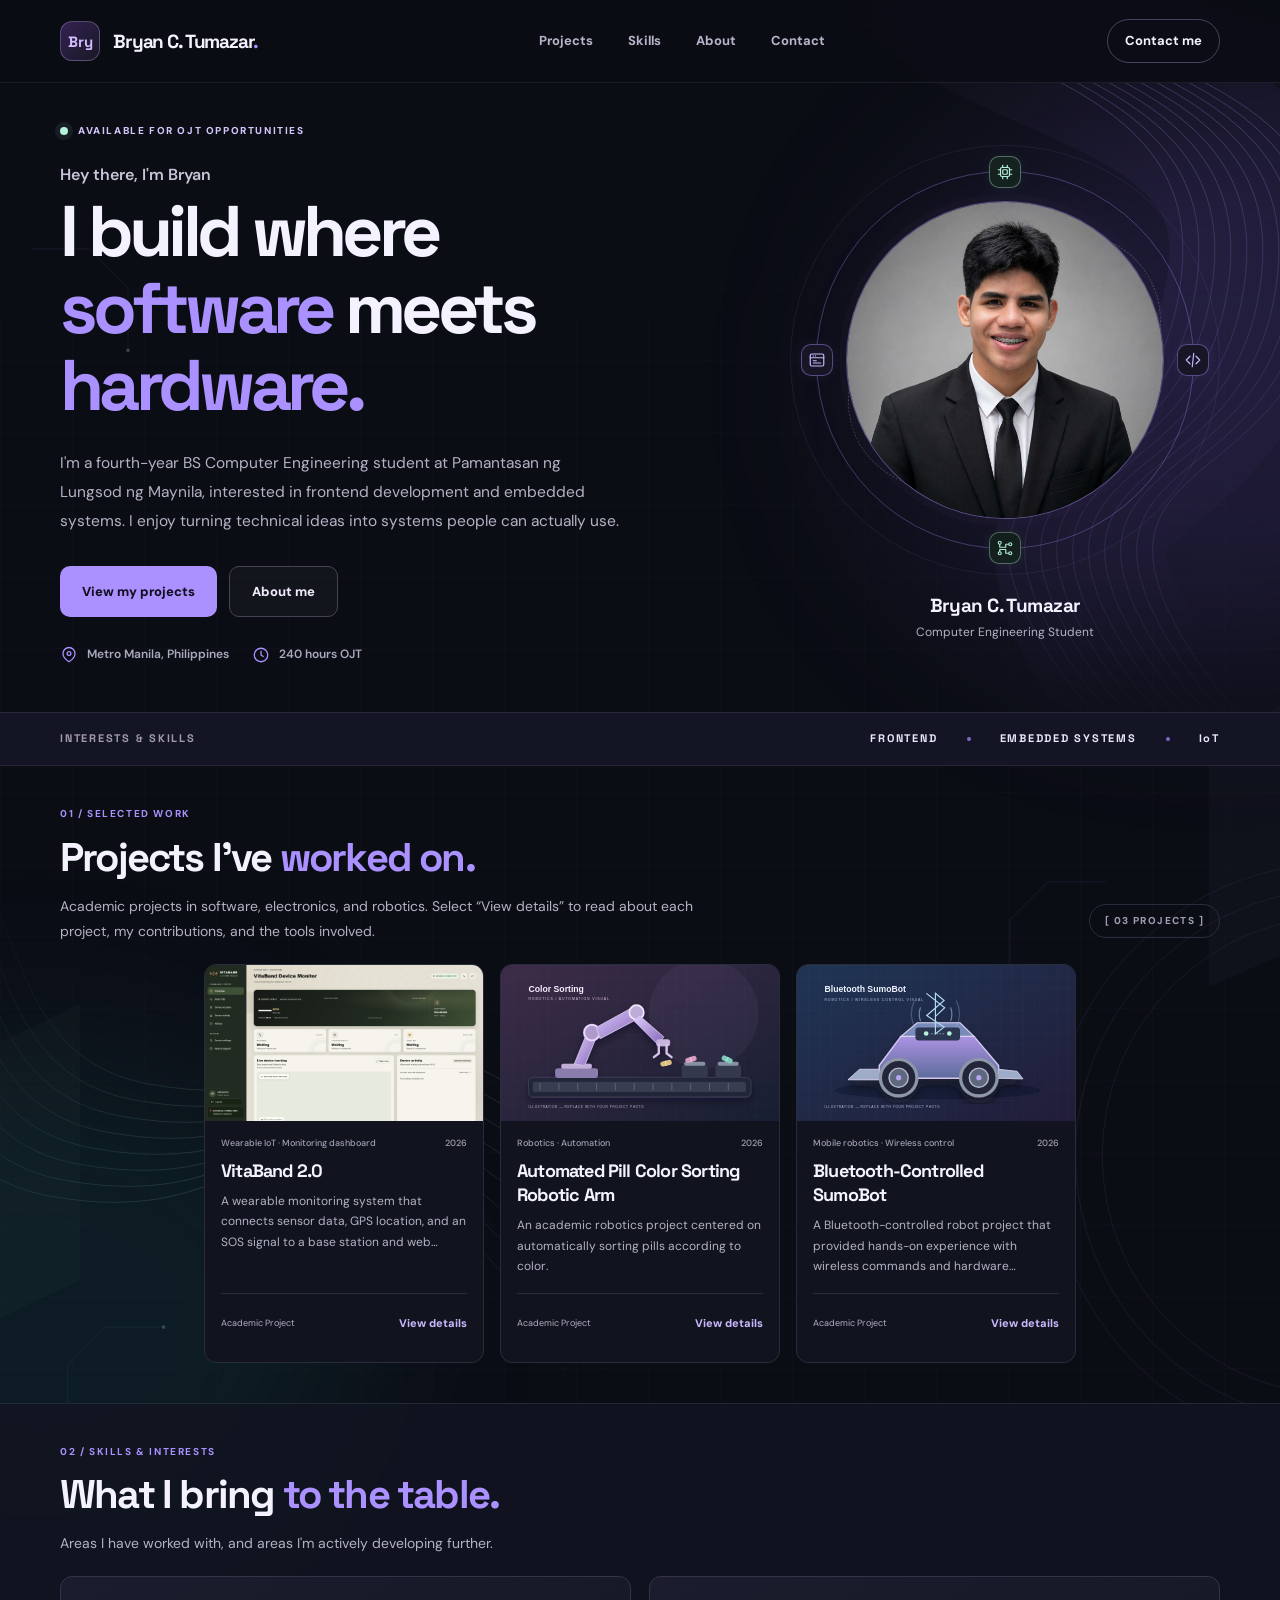
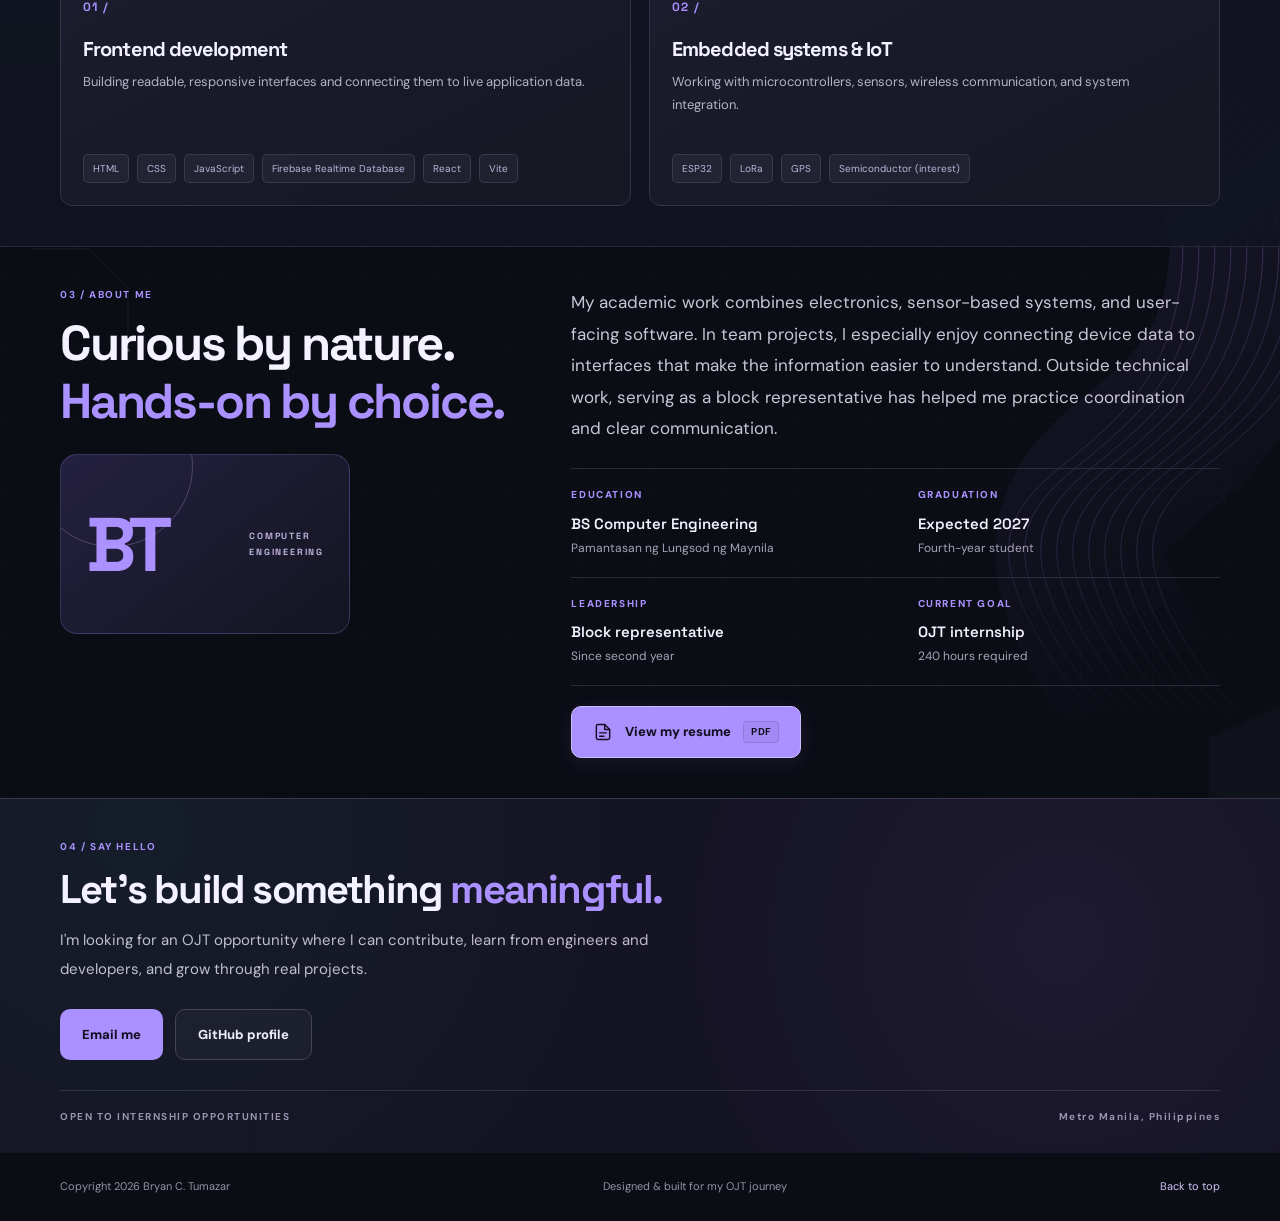
==== commit 2c6923e6: "Remove Applied AI from portfolio" ====
--- a/index.html
+++ b/index.html
@@ -5,7 +5,7 @@
   <meta name="viewport" content="width=device-width, initial-scale=1" />
   <meta name="color-scheme" content="dark" />
   <meta name="theme-color" content="#0b0d15" />
-  <meta name="description" content="Portfolio of Bryan C. Tumazar, a Computer Engineering student seeking an OJT internship in frontend development, embedded systems, and applied AI." />
+  <meta name="description" content="Portfolio of Bryan C. Tumazar, a Computer Engineering student seeking an OJT internship in frontend development and embedded systems." />
   <title>Bryan C. Tumazar — OJT Portfolio</title>
   <link rel="icon" href="assets/favicon.svg" type="image/svg+xml" />
   <link rel="preconnect" href="https://fonts.googleapis.com" />
@@ -55,7 +55,7 @@
         <p class="eyebrow"><span class="eyebrow-dot"></span> AVAILABLE FOR OJT OPPORTUNITIES</p>
         <p class="hero-hello">Hey there, I'm <span id="hero-firstname">Bryan</span></p>
         <h1 id="hero-headline">I build where <em>software</em> meets <em>hardware.</em></h1>
-        <p class="hero-description" id="hero-intro">Fourth-year Computer Engineering student interested in frontend development, embedded systems, and applied AI.</p>
+        <p class="hero-description" id="hero-intro">Fourth-year Computer Engineering student interested in frontend development and embedded systems.</p>
         <div class="hero-actions">
           <a href="#projects" class="btn btn-primary">View my projects</a>
           <a href="#about" class="btn btn-secondary">About me</a>
@@ -99,7 +99,7 @@
     <section class="strip" aria-label="Portfolio specialties">
       <div class="container strip-inner">
         <span class="strip-caption">INTERESTS & SKILLS</span>
-        <div class="strip-items"><span>FRONTEND</span><span class="strip-separator" aria-hidden="true"></span><span>EMBEDDED SYSTEMS</span><span class="strip-separator" aria-hidden="true"></span><span>IoT</span><span class="strip-separator" aria-hidden="true"></span><span>APPLIED AI</span></div>
+        <div class="strip-items"><span>FRONTEND</span><span class="strip-separator" aria-hidden="true"></span><span>EMBEDDED SYSTEMS</span><span class="strip-separator" aria-hidden="true"></span><span>IoT</span></div>
       </div>
     </section>
 
--- a/styles.css
+++ b/styles.css
@@ -4,12 +4,12 @@
 .hero{display:grid;grid-template-columns:1.09fr .91fr;gap:36px;align-items:center;padding-block:40px 48px;min-height:unset}.hero-content{position:relative;z-index:2}.eyebrow{display:flex;align-items:center;gap:10px;color:#d4c6fc;letter-spacing:.16em;font-size:10px;font-weight:800;margin-bottom:24px}.eyebrow-dot{width:8px;height:8px;border-radius:50%;background:var(--mint);box-shadow:0 0 0 5px #b5f1da12}.hero-hello{font-size:16px;color:#c9c5d9;margin-bottom:6px;font-weight:600}.hero h1{font-size:clamp(42px,5.6vw,74px);line-height:1.07;letter-spacing:-.065em;max-width:660px;margin-bottom:26px}.hero h1 em{color:var(--accent);font-style:normal}.hero-description{font-size:15.5px;max-width:565px;color:var(--muted);line-height:1.85;margin-bottom:31px}.hero-actions{display:flex;flex-wrap:wrap;gap:12px}.btn{display:inline-flex;align-items:center;justify-content:center;gap:24px;padding:14px 22px;border-radius:10px;font-size:13px;font-weight:800;transition:transform .2s,background .2s,border-color .2s;min-height:51px}.btn:hover{transform:translateY(-2px)}.btn-primary{background:var(--accent);color:#120e1f}.btn-primary:hover{background:#c6b5ff}.btn-secondary{background:#ffffff08;border:1px solid #474355;color:#eeeafa}.btn-secondary:hover{border-color:#cabaff99;background:#ffffff10}.hero-metadata{display:flex;gap:23px;margin-top:28px;flex-wrap:wrap;font-size:12px;color:#aaaabe;font-weight:600}.hero-metadata>span{display:flex;gap:9px;align-items:center}.metadata-icon{display:block;width:18px;height:18px;flex-shrink:0;color:var(--accent)}
 .strip{background:#141524;border-block:1px solid #292639}.strip-inner{display:flex;justify-content:space-between;align-items:center;min-height:52px;gap:25px}.strip-caption,.strip-items{font-family:'Space Grotesk',sans-serif;font-size:11px;font-weight:700;letter-spacing:.16em;color:#a49aaa}.strip-items{display:flex;align-items:center;gap:29px;color:#ece7fb;flex-wrap:wrap}
 .section{padding-block:40px}.section-header{display:flex;align-items:end;justify-content:space-between;gap:20px;margin-bottom:20px}.section-kicker{font-size:10px;letter-spacing:.16em;font-weight:700;color:var(--accent);margin-bottom:12px}.section h2,.contact-section h2{font-size:clamp(30px,3.2vw,40px);line-height:1.2;margin-bottom:12px;max-width:730px}.accent-text{color:var(--accent)}.section-copy{color:var(--muted);font-size:14px;line-height:1.8;max-width:650px;margin-bottom:0}.section-count{border:1px solid var(--line);border-radius:50px;padding:8px 15px;white-space:nowrap;color:#9f9db4;font-size:10px;letter-spacing:.14em;font-weight:800;margin-bottom:6px}.projects-grid{display:grid;grid-template-columns:repeat(3,minmax(0,280px));justify-content:center;gap:16px}.project-card{min-width:0;display:flex;flex-direction:column;background:#11141f;border:1px solid var(--line);border-radius:12px;overflow:hidden;transition:border-color .2s}.project-card:hover{border-color:#68598e}.project-preview{position:relative;width:100%;flex:none;aspect-ratio:16/9;display:block;padding:0;margin:0;border:0;overflow:hidden;background:#191b2d;cursor:default;text-align:left}.project-preview img{width:100%;height:100%;object-fit:cover;transition:transform .6s}.project-card:hover img{transform:none}.preview-tag{position:absolute;left:10px;top:10px;background:#0b0e1be6;color:#d4d0e0;border:1px solid #ffffff24;padding:5px 7px;border-radius:4px;letter-spacing:.05em;font-size:7px;font-weight:800;backdrop-filter:blur(10px)}.project-info{padding:16px;display:flex;flex-direction:column;flex:1}.project-meta{display:flex;justify-content:space-between;gap:10px;color:#a2a0b5;font-size:9px;font-weight:500;letter-spacing:0;line-height:1.5}.project-heading{font-size:18px;line-height:1.35;margin:8px 0}.project-info>p{display:-webkit-box;-webkit-box-orient:vertical;-webkit-line-clamp:3;overflow:hidden;color:var(--muted);font-size:12px;line-height:1.7;min-height:0;margin-bottom:16px}.project-bottom{display:flex;gap:10px;align-items:center;justify-content:space-between;flex-wrap:wrap;border-top:1px solid var(--line);padding-top:8px;margin-top:auto}.status-badge{font-size:9px;line-height:1.6;color:#b3afc6}.details-link{background:none;border:0;color:#cab8ff;font-size:12px;font-weight:800;cursor:pointer;padding:5px 0}.details-link:hover{text-decoration:underline}
-.section-tinted{background:#111421;border-block:1px solid #242735}.section-header.compact{margin-bottom:20px}.expertise-grid{display:grid;grid-template-columns:repeat(3,minmax(0,1fr));gap:18px}.expertise-card{border:1px solid #353348;background:linear-gradient(153deg,#1b1c2d,#151722);border-radius:12px;padding:22px;min-height:230px;display:flex;flex-direction:column}.expertise-number{color:var(--accent);font:700 12px 'Space Grotesk',sans-serif;letter-spacing:.1em;margin-bottom:22px}.expertise-card h3{font-size:20px;line-height:1.2;margin-bottom:10px}.expertise-card p{font-size:13px;line-height:1.75;color:var(--muted);margin-bottom:28px}.tag-list{display:flex;flex-wrap:wrap;gap:8px;margin-top:auto}.skill-tag{font-size:10px;padding:6px 9px;color:#bcb6da;background:#a99aca12;border:1px solid #a99aca30;border-radius:5px}
+.section-tinted{background:#111421;border-block:1px solid #242735}.section-header.compact{margin-bottom:20px}.expertise-grid{display:grid;grid-template-columns:repeat(2,minmax(0,1fr));gap:18px}.expertise-card{border:1px solid #353348;background:linear-gradient(153deg,#1b1c2d,#151722);border-radius:12px;padding:22px;min-height:230px;display:flex;flex-direction:column}.expertise-number{color:var(--accent);font:700 12px 'Space Grotesk',sans-serif;letter-spacing:.1em;margin-bottom:22px}.expertise-card h3{font-size:20px;line-height:1.2;margin-bottom:10px}.expertise-card p{font-size:13px;line-height:1.75;color:var(--muted);margin-bottom:28px}.tag-list{display:flex;flex-wrap:wrap;gap:8px;margin-top:auto}.skill-tag{font-size:10px;padding:6px 9px;color:#bcb6da;background:#a99aca12;border:1px solid #a99aca30;border-radius:5px}
 .about-section{display:grid;grid-template-columns:.85fr 1.15fr;gap:32px}.about-sidebar h2{font-size:clamp(33px,3.9vw,49px);line-height:1.18}.about-monogram{margin-top:24px;width:min(290px,100%);height:180px;background:linear-gradient(142deg,#242040,#131521);border-radius:17px;border:1px solid #a996fa39;display:flex;align-items:center;justify-content:space-between;padding:25px;overflow:hidden;position:relative}.about-monogram:after{content:'';width:160px;height:160px;border:1px solid #c5b1ff45;border-radius:50%;position:absolute;left:-30px;top:-70px}.about-monogram span{font:700 76px 'Space Grotesk',sans-serif;letter-spacing:-.09em;color:var(--accent)}.about-monogram small{font:700 9px 'Space Grotesk',sans-serif;line-height:1.8;letter-spacing:.2em;color:#bcb0d7}.about-lead{font-size:17px;line-height:1.85;color:#c9c7d7;margin-bottom:24px}.about-facts{display:grid;grid-template-columns:repeat(2,minmax(0,1fr));border-top:1px solid var(--line);border-bottom:1px solid var(--line);row-gap:0}.fact{padding:18px 12px 19px 0;display:flex;flex-direction:column;gap:6px}.fact:nth-child(2n){padding-left:22px}.fact:nth-child(-n+2){border-bottom:1px solid var(--line)}.fact-label{font-size:10px;color:var(--accent);font-weight:800;letter-spacing:.16em;margin-bottom:5px}.fact strong{font:600 15px 'Space Grotesk',sans-serif}.fact>span:last-child{font-size:12px;color:#a6a4b8}.text-link{display:inline-block;color:var(--bright);font-size:13px;font-weight:800;margin-top:20px;border-bottom:1px solid #b39aff77;padding-bottom:4px}
 .contact-section{background:radial-gradient(circle at 83% 40%,#4f3b7927,transparent 35%),radial-gradient(circle at 11% 10%,#164c4528,transparent 40%),#151425;border-top:1px solid #403651;padding-block:40px 28px}.contact-content>p:not(.section-kicker){max-width:600px;color:#c1bdd0;line-height:1.9;font-size:15px}.contact-section h2{max-width:800px}.contact-actions{display:flex;flex-wrap:wrap;align-items:center;gap:12px;margin-top:24px;min-height:55px}.contact-placeholder{border:1px dashed #655f7a;border-radius:10px;color:#a9a3c0!important;background:#161424;padding:16px 20px;font-size:13px!important;max-width:600px!important}.contact-placeholder code{color:#d6c8ff}.contact-footer{display:flex;justify-content:space-between;align-items:center;gap:18px;border-top:1px solid #ffffff1f;margin-top:28px;padding-top:18px;color:#9a94b1;font-size:10px;letter-spacing:.15em;font-weight:700}.footer{background:#0b0d15}.footer-inner{display:flex;justify-content:space-between;align-items:center;gap:18px;min-height:68px;font-size:11px;color:#9693a7}.footer-inner a{color:#d2c4fa}
 .project-dialog{color:var(--text);background:#161826;border:1px solid #8170a36e;border-radius:20px;width:min(620px,calc(100% - 30px));max-height:min(82vh,900px);padding:37px 39px;box-shadow:0 25px 100px #0008}.project-dialog::backdrop{background:#07080ddc;backdrop-filter:blur(7px)}.dialog-close{position:absolute;top:19px;right:20px;background:#ffffff13;border:1px solid #6b617a;color:#f4f2ff;height:36px;width:36px;border-radius:50%;font-size:24px;cursor:pointer;display:grid;place-items:center}.project-dialog h2{font-size:clamp(28px,3.4vw,37px);line-height:1.2;margin:0 35px 15px 0}.dialog-summary{color:#d0cce0;line-height:1.8;margin-bottom:19px}.dialog-meta{display:flex;gap:20px;color:#bca8f6;font-size:11px;font-weight:800;border-bottom:1px solid #ffffff24;padding-bottom:23px;margin-bottom:23px}.project-dialog h3{font-size:15px;margin-top:23px;margin-bottom:8px;letter-spacing:0}.project-dialog p:not(.section-kicker),.project-dialog li{font-size:13px;line-height:1.8;color:#bdbacc}.project-dialog ul{margin:0 0 22px;padding-left:18px}.project-dialog li{padding-left:5px;margin-bottom:6px}.dialog-takeaway{display:flex;flex-direction:column;gap:5px;border-left:3px solid var(--accent);padding:13px 15px;margin-top:23px;background:#a68ef510;font-size:12px}.dialog-takeaway strong{color:#e6dfff}.dialog-takeaway span{color:#bfb9d2}
 @media(max-width:1100px){.projects-grid{grid-template-columns:repeat(2,minmax(0,1fr))}.desktop-nav{gap:20px}.hero{gap:22px}.strip-inner{align-items:flex-start;padding-block:16px;flex-direction:column;gap:10px}.strip-items{gap:18px}}
-@media(max-width:850px){.container{width:min(var(--wide),calc(100% - 44px))}.hero{grid-template-columns:1fr;gap:28px;padding-block:36px 40px;min-height:unset}.hero-content{max-width:680px}.about-section{grid-template-columns:1fr;gap:28px}.about-monogram{display:none}.expertise-grid{grid-template-columns:1fr 1fr}.expertise-card:last-child{grid-column:span 2;min-height:220px}.expertise-number{margin-bottom:28px}}
+@media(max-width:850px){.container{width:min(var(--wide),calc(100% - 44px))}.hero{grid-template-columns:1fr;gap:28px;padding-block:36px 40px;min-height:unset}.hero-content{max-width:680px}.about-section{grid-template-columns:1fr;gap:28px}.about-monogram{display:none}.expertise-grid{grid-template-columns:1fr 1fr}.expertise-number{margin-bottom:28px}}
 @media(max-width:760px){.nav-wrap{height:71px}.desktop-nav,.nav-cta{display:none}.menu-toggle{display:flex}.section{padding-block:32px}.section-header{align-items:flex-start;flex-direction:column;gap:14px}.section-count{margin:0}.project-info{padding:16px}.project-meta{font-size:9px}.projects-grid{gap:16px}.project-heading{font-size:18px}.strip-items{gap:14px;font-size:10px}}
 @media(max-width:610px){.container{width:calc(100% - 34px)}.brand-name{font-size:17px}.hero{padding-block:28px 32px;gap:26px}.eyebrow{margin-bottom:22px;font-size:9px}.hero-hello{font-size:14px}.hero h1{font-size:clamp(39px,10vw,53px)}.hero-description{font-size:14px}.hero-actions{gap:10px}.btn{padding:12px 16px;font-size:12px;gap:14px;min-height:47px}.hero-metadata{gap:10px 20px;margin-top:27px;font-size:11px}.strip-inner{padding-block:14px}.strip-items{row-gap:7px}.section h2,.contact-section h2{font-size:30px}.section-copy{font-size:13px}.projects-grid{grid-template-columns:1fr;gap:16px}.project-preview{aspect-ratio:16/9}.project-info>p{min-height:unset}.expertise-grid{grid-template-columns:1fr;gap:14px}.expertise-card,.expertise-card:last-child{min-height:0;grid-column:auto}.expertise-number{margin-bottom:20px}.about-lead{font-size:15px}.about-facts{grid-template-columns:1fr}.fact,.fact:nth-child(2n){padding:18px 0 21px;border-bottom:1px solid var(--line)}.fact:last-child{border-bottom:0}.contact-section{padding-block:32px 24px}.contact-footer{flex-direction:column;align-items:flex-start;margin-top:24px}.footer-inner{flex-wrap:wrap;justify-content:space-between;padding-block:16px;min-height:76px}.footer-inner>span:nth-child(2){display:none}.project-dialog{padding:32px 23px}.project-dialog h2{font-size:29px}}
 @media(prefers-reduced-motion:reduce){html{scroll-behavior:auto}*,*:before,*:after{animation-duration:.01ms!important;transition-duration:.01ms!important}}
@@ -126,3 +126,9 @@
 
 /* SVG icons and CSS dots render consistently without emoji fonts. */
 .strip-separator{display:inline-block;flex-shrink:0;width:4px;height:4px;border-radius:50%;background:var(--accent);opacity:.7}
+
+/* A prominent resume button keeps the PDF easy to find. */
+.resume-button{gap:12px;min-width:230px;max-width:100%;margin-top:20px;padding:14px 18px;border:1px solid #cdbbff;box-shadow:0 5px 20px #aa91ff16}
+.resume-button svg{display:block;width:20px;height:20px;flex-shrink:0}
+.resume-format{padding:5px 7px;border:1px solid #21163824;border-radius:4px;background:#2116380d;font-size:10px;line-height:1;font-weight:700;letter-spacing:.04em}
+@media(max-width:610px){.resume-button{width:100%;min-width:0}}
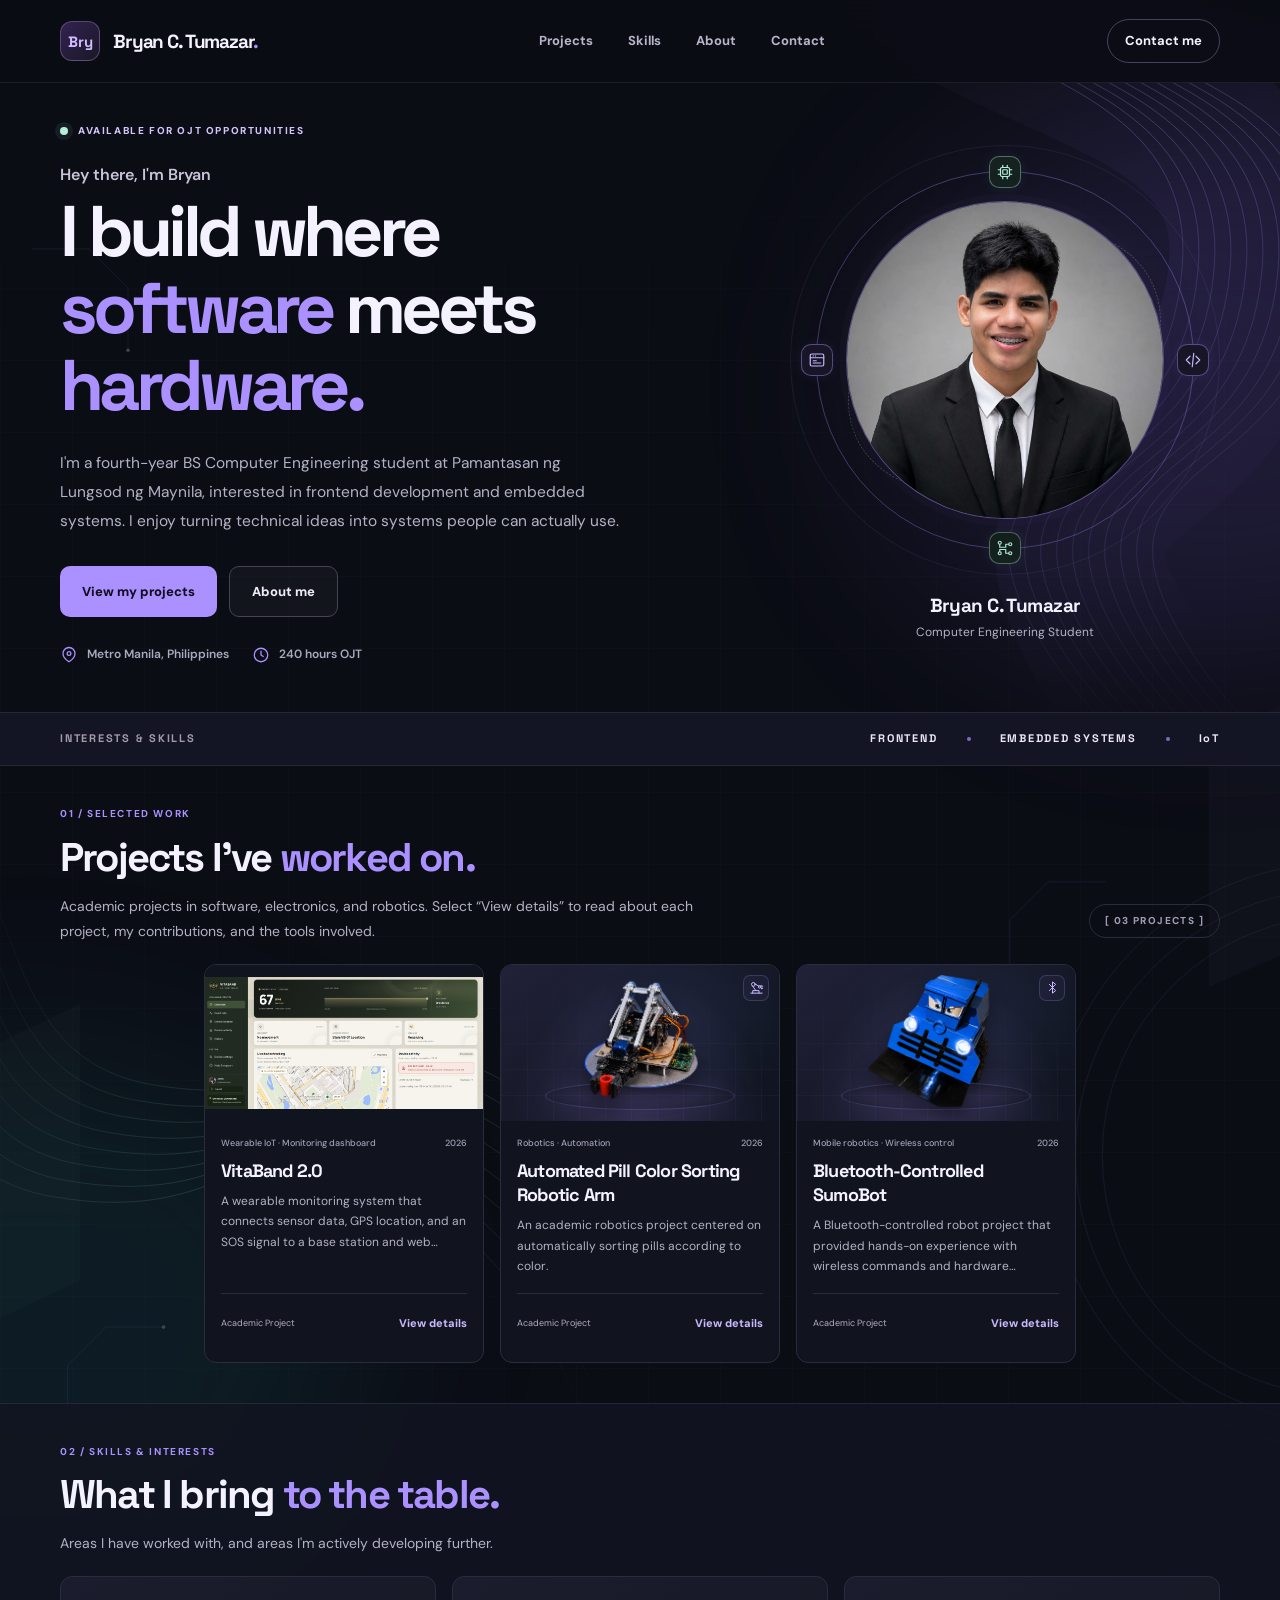
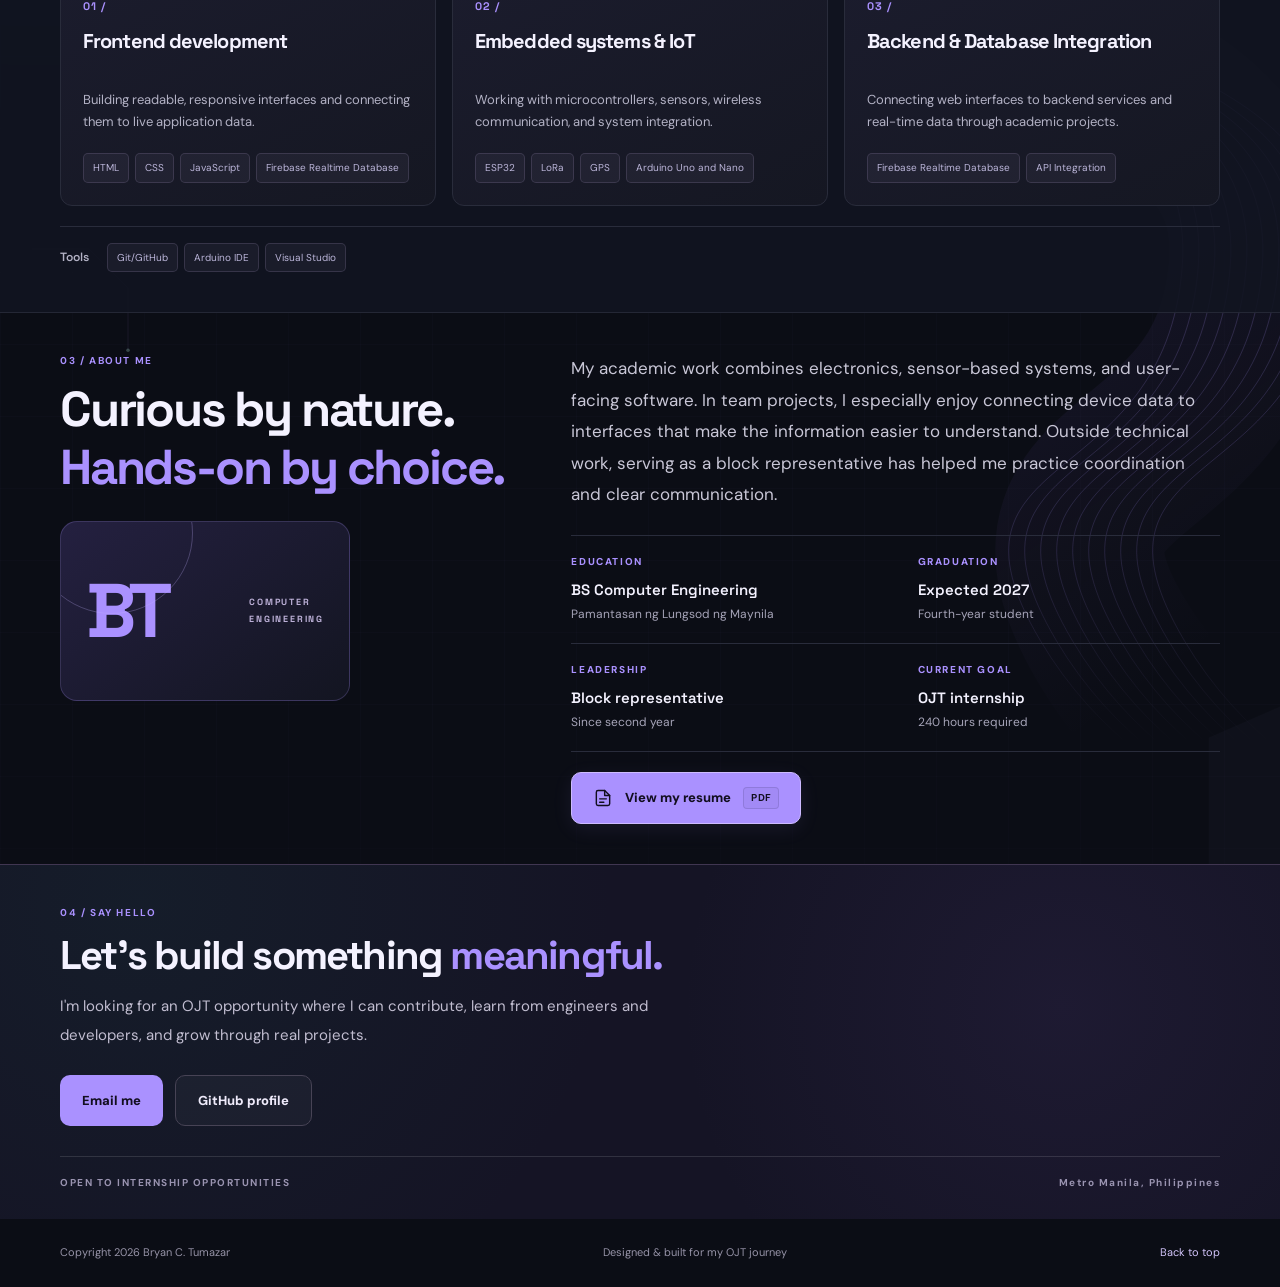
==== commit 59631f50: "Add backend skill and development tools" ====
--- a/index.html
+++ b/index.html
@@ -125,6 +125,10 @@
           </div>
         </div>
         <div class="expertise-grid" id="expertise-grid"></div>
+        <div class="skills-tools">
+          <h3 id="skills-tools-title">Tools</h3>
+          <ul class="tag-list" id="tools-list" aria-labelledby="skills-tools-title"></ul>
+        </div>
       </div>
     </section>
 
--- a/styles.css
+++ b/styles.css
@@ -4,14 +4,14 @@
 .hero{display:grid;grid-template-columns:1.09fr .91fr;gap:36px;align-items:center;padding-block:40px 48px;min-height:unset}.hero-content{position:relative;z-index:2}.eyebrow{display:flex;align-items:center;gap:10px;color:#d4c6fc;letter-spacing:.16em;font-size:10px;font-weight:800;margin-bottom:24px}.eyebrow-dot{width:8px;height:8px;border-radius:50%;background:var(--mint);box-shadow:0 0 0 5px #b5f1da12}.hero-hello{font-size:16px;color:#c9c5d9;margin-bottom:6px;font-weight:600}.hero h1{font-size:clamp(42px,5.6vw,74px);line-height:1.07;letter-spacing:-.065em;max-width:660px;margin-bottom:26px}.hero h1 em{color:var(--accent);font-style:normal}.hero-description{font-size:15.5px;max-width:565px;color:var(--muted);line-height:1.85;margin-bottom:31px}.hero-actions{display:flex;flex-wrap:wrap;gap:12px}.btn{display:inline-flex;align-items:center;justify-content:center;gap:24px;padding:14px 22px;border-radius:10px;font-size:13px;font-weight:800;transition:transform .2s,background .2s,border-color .2s;min-height:51px}.btn:hover{transform:translateY(-2px)}.btn-primary{background:var(--accent);color:#120e1f}.btn-primary:hover{background:#c6b5ff}.btn-secondary{background:#ffffff08;border:1px solid #474355;color:#eeeafa}.btn-secondary:hover{border-color:#cabaff99;background:#ffffff10}.hero-metadata{display:flex;gap:23px;margin-top:28px;flex-wrap:wrap;font-size:12px;color:#aaaabe;font-weight:600}.hero-metadata>span{display:flex;gap:9px;align-items:center}.metadata-icon{display:block;width:18px;height:18px;flex-shrink:0;color:var(--accent)}
 .strip{background:#141524;border-block:1px solid #292639}.strip-inner{display:flex;justify-content:space-between;align-items:center;min-height:52px;gap:25px}.strip-caption,.strip-items{font-family:'Space Grotesk',sans-serif;font-size:11px;font-weight:700;letter-spacing:.16em;color:#a49aaa}.strip-items{display:flex;align-items:center;gap:29px;color:#ece7fb;flex-wrap:wrap}
 .section{padding-block:40px}.section-header{display:flex;align-items:end;justify-content:space-between;gap:20px;margin-bottom:20px}.section-kicker{font-size:10px;letter-spacing:.16em;font-weight:700;color:var(--accent);margin-bottom:12px}.section h2,.contact-section h2{font-size:clamp(30px,3.2vw,40px);line-height:1.2;margin-bottom:12px;max-width:730px}.accent-text{color:var(--accent)}.section-copy{color:var(--muted);font-size:14px;line-height:1.8;max-width:650px;margin-bottom:0}.section-count{border:1px solid var(--line);border-radius:50px;padding:8px 15px;white-space:nowrap;color:#9f9db4;font-size:10px;letter-spacing:.14em;font-weight:800;margin-bottom:6px}.projects-grid{display:grid;grid-template-columns:repeat(3,minmax(0,280px));justify-content:center;gap:16px}.project-card{min-width:0;display:flex;flex-direction:column;background:#11141f;border:1px solid var(--line);border-radius:12px;overflow:hidden;transition:border-color .2s}.project-card:hover{border-color:#68598e}.project-preview{position:relative;width:100%;flex:none;aspect-ratio:16/9;display:block;padding:0;margin:0;border:0;overflow:hidden;background:#191b2d;cursor:default;text-align:left}.project-preview img{width:100%;height:100%;object-fit:cover;transition:transform .6s}.project-card:hover img{transform:none}.preview-tag{position:absolute;left:10px;top:10px;background:#0b0e1be6;color:#d4d0e0;border:1px solid #ffffff24;padding:5px 7px;border-radius:4px;letter-spacing:.05em;font-size:7px;font-weight:800;backdrop-filter:blur(10px)}.project-info{padding:16px;display:flex;flex-direction:column;flex:1}.project-meta{display:flex;justify-content:space-between;gap:10px;color:#a2a0b5;font-size:9px;font-weight:500;letter-spacing:0;line-height:1.5}.project-heading{font-size:18px;line-height:1.35;margin:8px 0}.project-info>p{display:-webkit-box;-webkit-box-orient:vertical;-webkit-line-clamp:3;overflow:hidden;color:var(--muted);font-size:12px;line-height:1.7;min-height:0;margin-bottom:16px}.project-bottom{display:flex;gap:10px;align-items:center;justify-content:space-between;flex-wrap:wrap;border-top:1px solid var(--line);padding-top:8px;margin-top:auto}.status-badge{font-size:9px;line-height:1.6;color:#b3afc6}.details-link{background:none;border:0;color:#cab8ff;font-size:12px;font-weight:800;cursor:pointer;padding:5px 0}.details-link:hover{text-decoration:underline}
-.section-tinted{background:#111421;border-block:1px solid #242735}.section-header.compact{margin-bottom:20px}.expertise-grid{display:grid;grid-template-columns:repeat(2,minmax(0,1fr));gap:18px}.expertise-card{border:1px solid #353348;background:linear-gradient(153deg,#1b1c2d,#151722);border-radius:12px;padding:22px;min-height:230px;display:flex;flex-direction:column}.expertise-number{color:var(--accent);font:700 12px 'Space Grotesk',sans-serif;letter-spacing:.1em;margin-bottom:22px}.expertise-card h3{font-size:20px;line-height:1.2;margin-bottom:10px}.expertise-card p{font-size:13px;line-height:1.75;color:var(--muted);margin-bottom:28px}.tag-list{display:flex;flex-wrap:wrap;gap:8px;margin-top:auto}.skill-tag{font-size:10px;padding:6px 9px;color:#bcb6da;background:#a99aca12;border:1px solid #a99aca30;border-radius:5px}
+.section-tinted{background:#111421;border-block:1px solid #242735}.section-header.compact{margin-bottom:20px}.expertise-grid{display:grid;grid-template-columns:repeat(3,minmax(0,1fr));gap:16px;align-items:stretch}.expertise-card{min-width:0;border:1px solid var(--line);background:linear-gradient(153deg,#1b1c2d,#151722);border-radius:12px;padding:22px;display:flex;flex-direction:column}.expertise-number{color:var(--accent);font:700 11px 'Space Grotesk',sans-serif;letter-spacing:.1em;margin-bottom:16px}.expertise-card h3{font-size:20px;line-height:1.25;min-height:2.5em;margin-bottom:10px}.expertise-card p{flex:1;font-size:13px;line-height:1.7;color:var(--muted);margin-bottom:20px}.expertise-card .tag-list{gap:6px;margin-top:0;align-content:flex-start}.expertise-card .skill-tag{max-width:100%;overflow-wrap:anywhere}.tag-list{display:flex;flex-wrap:wrap;gap:8px;margin-top:auto}.skill-tag{font-size:10px;padding:6px 9px;color:#bcb6da;background:#a99aca12;border:1px solid #a99aca30;border-radius:5px}
 .about-section{display:grid;grid-template-columns:.85fr 1.15fr;gap:32px}.about-sidebar h2{font-size:clamp(33px,3.9vw,49px);line-height:1.18}.about-monogram{margin-top:24px;width:min(290px,100%);height:180px;background:linear-gradient(142deg,#242040,#131521);border-radius:17px;border:1px solid #a996fa39;display:flex;align-items:center;justify-content:space-between;padding:25px;overflow:hidden;position:relative}.about-monogram:after{content:'';width:160px;height:160px;border:1px solid #c5b1ff45;border-radius:50%;position:absolute;left:-30px;top:-70px}.about-monogram span{font:700 76px 'Space Grotesk',sans-serif;letter-spacing:-.09em;color:var(--accent)}.about-monogram small{font:700 9px 'Space Grotesk',sans-serif;line-height:1.8;letter-spacing:.2em;color:#bcb0d7}.about-lead{font-size:17px;line-height:1.85;color:#c9c7d7;margin-bottom:24px}.about-facts{display:grid;grid-template-columns:repeat(2,minmax(0,1fr));border-top:1px solid var(--line);border-bottom:1px solid var(--line);row-gap:0}.fact{padding:18px 12px 19px 0;display:flex;flex-direction:column;gap:6px}.fact:nth-child(2n){padding-left:22px}.fact:nth-child(-n+2){border-bottom:1px solid var(--line)}.fact-label{font-size:10px;color:var(--accent);font-weight:800;letter-spacing:.16em;margin-bottom:5px}.fact strong{font:600 15px 'Space Grotesk',sans-serif}.fact>span:last-child{font-size:12px;color:#a6a4b8}.text-link{display:inline-block;color:var(--bright);font-size:13px;font-weight:800;margin-top:20px;border-bottom:1px solid #b39aff77;padding-bottom:4px}
 .contact-section{background:radial-gradient(circle at 83% 40%,#4f3b7927,transparent 35%),radial-gradient(circle at 11% 10%,#164c4528,transparent 40%),#151425;border-top:1px solid #403651;padding-block:40px 28px}.contact-content>p:not(.section-kicker){max-width:600px;color:#c1bdd0;line-height:1.9;font-size:15px}.contact-section h2{max-width:800px}.contact-actions{display:flex;flex-wrap:wrap;align-items:center;gap:12px;margin-top:24px;min-height:55px}.contact-placeholder{border:1px dashed #655f7a;border-radius:10px;color:#a9a3c0!important;background:#161424;padding:16px 20px;font-size:13px!important;max-width:600px!important}.contact-placeholder code{color:#d6c8ff}.contact-footer{display:flex;justify-content:space-between;align-items:center;gap:18px;border-top:1px solid #ffffff1f;margin-top:28px;padding-top:18px;color:#9a94b1;font-size:10px;letter-spacing:.15em;font-weight:700}.footer{background:#0b0d15}.footer-inner{display:flex;justify-content:space-between;align-items:center;gap:18px;min-height:68px;font-size:11px;color:#9693a7}.footer-inner a{color:#d2c4fa}
 .project-dialog{color:var(--text);background:#161826;border:1px solid #8170a36e;border-radius:20px;width:min(620px,calc(100% - 30px));max-height:min(82vh,900px);padding:37px 39px;box-shadow:0 25px 100px #0008}.project-dialog::backdrop{background:#07080ddc;backdrop-filter:blur(7px)}.dialog-close{position:absolute;top:19px;right:20px;background:#ffffff13;border:1px solid #6b617a;color:#f4f2ff;height:36px;width:36px;border-radius:50%;font-size:24px;cursor:pointer;display:grid;place-items:center}.project-dialog h2{font-size:clamp(28px,3.4vw,37px);line-height:1.2;margin:0 35px 15px 0}.dialog-summary{color:#d0cce0;line-height:1.8;margin-bottom:19px}.dialog-meta{display:flex;gap:20px;color:#bca8f6;font-size:11px;font-weight:800;border-bottom:1px solid #ffffff24;padding-bottom:23px;margin-bottom:23px}.project-dialog h3{font-size:15px;margin-top:23px;margin-bottom:8px;letter-spacing:0}.project-dialog p:not(.section-kicker),.project-dialog li{font-size:13px;line-height:1.8;color:#bdbacc}.project-dialog ul{margin:0 0 22px;padding-left:18px}.project-dialog li{padding-left:5px;margin-bottom:6px}.dialog-takeaway{display:flex;flex-direction:column;gap:5px;border-left:3px solid var(--accent);padding:13px 15px;margin-top:23px;background:#a68ef510;font-size:12px}.dialog-takeaway strong{color:#e6dfff}.dialog-takeaway span{color:#bfb9d2}
 @media(max-width:1100px){.projects-grid{grid-template-columns:repeat(2,minmax(0,1fr))}.desktop-nav{gap:20px}.hero{gap:22px}.strip-inner{align-items:flex-start;padding-block:16px;flex-direction:column;gap:10px}.strip-items{gap:18px}}
-@media(max-width:850px){.container{width:min(var(--wide),calc(100% - 44px))}.hero{grid-template-columns:1fr;gap:28px;padding-block:36px 40px;min-height:unset}.hero-content{max-width:680px}.about-section{grid-template-columns:1fr;gap:28px}.about-monogram{display:none}.expertise-grid{grid-template-columns:1fr 1fr}.expertise-number{margin-bottom:28px}}
+@media(max-width:850px){.container{width:min(var(--wide),calc(100% - 44px))}.hero{grid-template-columns:1fr;gap:28px;padding-block:36px 40px;min-height:unset}.hero-content{max-width:680px}.about-section{grid-template-columns:1fr;gap:28px}.about-monogram{display:none}}
 @media(max-width:760px){.nav-wrap{height:71px}.desktop-nav,.nav-cta{display:none}.menu-toggle{display:flex}.section{padding-block:32px}.section-header{align-items:flex-start;flex-direction:column;gap:14px}.section-count{margin:0}.project-info{padding:16px}.project-meta{font-size:9px}.projects-grid{gap:16px}.project-heading{font-size:18px}.strip-items{gap:14px;font-size:10px}}
-@media(max-width:610px){.container{width:calc(100% - 34px)}.brand-name{font-size:17px}.hero{padding-block:28px 32px;gap:26px}.eyebrow{margin-bottom:22px;font-size:9px}.hero-hello{font-size:14px}.hero h1{font-size:clamp(39px,10vw,53px)}.hero-description{font-size:14px}.hero-actions{gap:10px}.btn{padding:12px 16px;font-size:12px;gap:14px;min-height:47px}.hero-metadata{gap:10px 20px;margin-top:27px;font-size:11px}.strip-inner{padding-block:14px}.strip-items{row-gap:7px}.section h2,.contact-section h2{font-size:30px}.section-copy{font-size:13px}.projects-grid{grid-template-columns:1fr;gap:16px}.project-preview{aspect-ratio:16/9}.project-info>p{min-height:unset}.expertise-grid{grid-template-columns:1fr;gap:14px}.expertise-card,.expertise-card:last-child{min-height:0;grid-column:auto}.expertise-number{margin-bottom:20px}.about-lead{font-size:15px}.about-facts{grid-template-columns:1fr}.fact,.fact:nth-child(2n){padding:18px 0 21px;border-bottom:1px solid var(--line)}.fact:last-child{border-bottom:0}.contact-section{padding-block:32px 24px}.contact-footer{flex-direction:column;align-items:flex-start;margin-top:24px}.footer-inner{flex-wrap:wrap;justify-content:space-between;padding-block:16px;min-height:76px}.footer-inner>span:nth-child(2){display:none}.project-dialog{padding:32px 23px}.project-dialog h2{font-size:29px}}
+@media(max-width:610px){.container{width:calc(100% - 34px)}.brand-name{font-size:17px}.hero{padding-block:28px 32px;gap:26px}.eyebrow{margin-bottom:22px;font-size:9px}.hero-hello{font-size:14px}.hero h1{font-size:clamp(39px,10vw,53px)}.hero-description{font-size:14px}.hero-actions{gap:10px}.btn{padding:12px 16px;font-size:12px;gap:14px;min-height:47px}.hero-metadata{gap:10px 20px;margin-top:27px;font-size:11px}.strip-inner{padding-block:14px}.strip-items{row-gap:7px}.section h2,.contact-section h2{font-size:30px}.section-copy{font-size:13px}.projects-grid{grid-template-columns:1fr;gap:16px}.project-preview{aspect-ratio:16/9}.project-info>p{min-height:unset}.expertise-grid{grid-template-columns:1fr;gap:14px}.expertise-card{padding:20px}.expertise-card h3{min-height:0}.expertise-number{margin-bottom:12px}.about-lead{font-size:15px}.about-facts{grid-template-columns:1fr}.fact,.fact:nth-child(2n){padding:18px 0 21px;border-bottom:1px solid var(--line)}.fact:last-child{border-bottom:0}.contact-section{padding-block:32px 24px}.contact-footer{flex-direction:column;align-items:flex-start;margin-top:24px}.footer-inner{flex-wrap:wrap;justify-content:space-between;padding-block:16px;min-height:76px}.footer-inner>span:nth-child(2){display:none}.project-dialog{padding:32px 23px}.project-dialog h2{font-size:29px}}
 @media(prefers-reduced-motion:reduce){html{scroll-behavior:auto}*,*:before,*:after{animation-duration:.01ms!important;transition-duration:.01ms!important}}
 
 /* Contain the decorative glow without widening the page. */
@@ -132,3 +132,38 @@
 .resume-button svg{display:block;width:20px;height:20px;flex-shrink:0}
 .resume-format{padding:5px 7px;border:1px solid #21163824;border-radius:4px;background:#2116380d;font-size:10px;line-height:1;font-weight:700;letter-spacing:.04em}
 @media(max-width:610px){.resume-button{width:100%;min-width:0}}
+
+/* Preserve the full composition of supplied project images. */
+.project-preview-contain{background:#10141e}
+.project-preview-contain img{object-fit:contain}
+
+/* Dark product presentation for the transparent SumoBot cutout. */
+.product-stage{position:relative;isolation:isolate;overflow:hidden;background:radial-gradient(ellipse at 62% 35%,#344c7938,transparent 55%),radial-gradient(ellipse at 50% 100%,#aa91ff35,transparent 65%),linear-gradient(145deg,#212138,#111521 72%)}
+.product-stage::before{content:'';position:absolute;inset:0;z-index:0;background-image:linear-gradient(#aa91ff0d 1px,transparent 1px),linear-gradient(90deg,#aa91ff0d 1px,transparent 1px);background-size:26px 26px;mask-image:linear-gradient(transparent,#000);-webkit-mask-image:linear-gradient(transparent,#000);pointer-events:none}
+.product-stage::after{content:'';position:absolute;left:16%;right:16%;bottom:7%;height:17%;z-index:0;border:1px solid #aa91ff38;border-radius:50%;background:radial-gradient(ellipse,#aa91ff20,transparent 70%);box-shadow:0 0 28px #aa91ff16;pointer-events:none}
+.product-stage>img{position:relative;z-index:1;width:100%;height:100%;padding:9px 24px 13px;object-fit:contain;object-position:center;border:0;border-radius:0;filter:drop-shadow(0 10px 9px #00000070)}
+.product-mark{position:absolute;top:10px;right:10px;z-index:2;display:grid;place-items:center;width:26px;height:26px;border:1px solid #aa91ff36;border-radius:7px;background:#aa91ff0d;color:#c9b9ff}
+.product-mark svg{display:block;width:15px;height:15px}
+.dialog-preview.product-stage{aspect-ratio:16/10;border:1px solid var(--line);border-radius:12px}
+.dialog-preview.product-stage>img{height:100%;padding:20px 40px 28px}
+.dialog-preview.product-stage .product-mark{top:14px;right:14px;width:34px;height:34px}
+.dialog-preview.product-stage .product-mark svg{width:20px;height:20px}
+
+/* Keep wide dashboard screenshots fully visible without enlarging the card. */
+.dialog-preview-contain>img{height:auto;max-height:min(42vh,320px);object-fit:contain;background:#10141e}
+
+/* Keep the skills balanced, with compact rows on intermediate screens. */
+@media(max-width:1000px){.expertise-grid{grid-template-columns:1fr}}
+@media(min-width:611px) and (max-width:1000px){
+ .expertise-card{display:grid;grid-template-columns:32px minmax(0,1fr) 168px;column-gap:16px;row-gap:8px;padding:20px}
+ .expertise-number{grid-column:1;grid-row:1 / span 2;margin:0;line-height:25px}
+ .expertise-card h3{grid-column:2;grid-row:1;min-height:0;margin:0;font-size:19px}
+ .expertise-card p{grid-column:2;grid-row:2;margin:0}
+ .expertise-card .tag-list{grid-column:3;grid-row:1 / span 2;align-self:center}
+}
+
+/* Supporting tools stay compact below the main skill cards. */
+.skills-tools{display:flex;align-items:center;gap:12px 18px;margin-top:20px;padding-top:16px;border-top:1px solid var(--line)}
+.skills-tools h3{flex-shrink:0;margin:0;color:var(--muted);font-size:12px;font-weight:600;letter-spacing:0}
+.skills-tools .tag-list{min-width:0;list-style:none;margin:0;padding:0;gap:6px}
+@media(max-width:610px){.skills-tools{align-items:flex-start;flex-direction:column;gap:10px}}
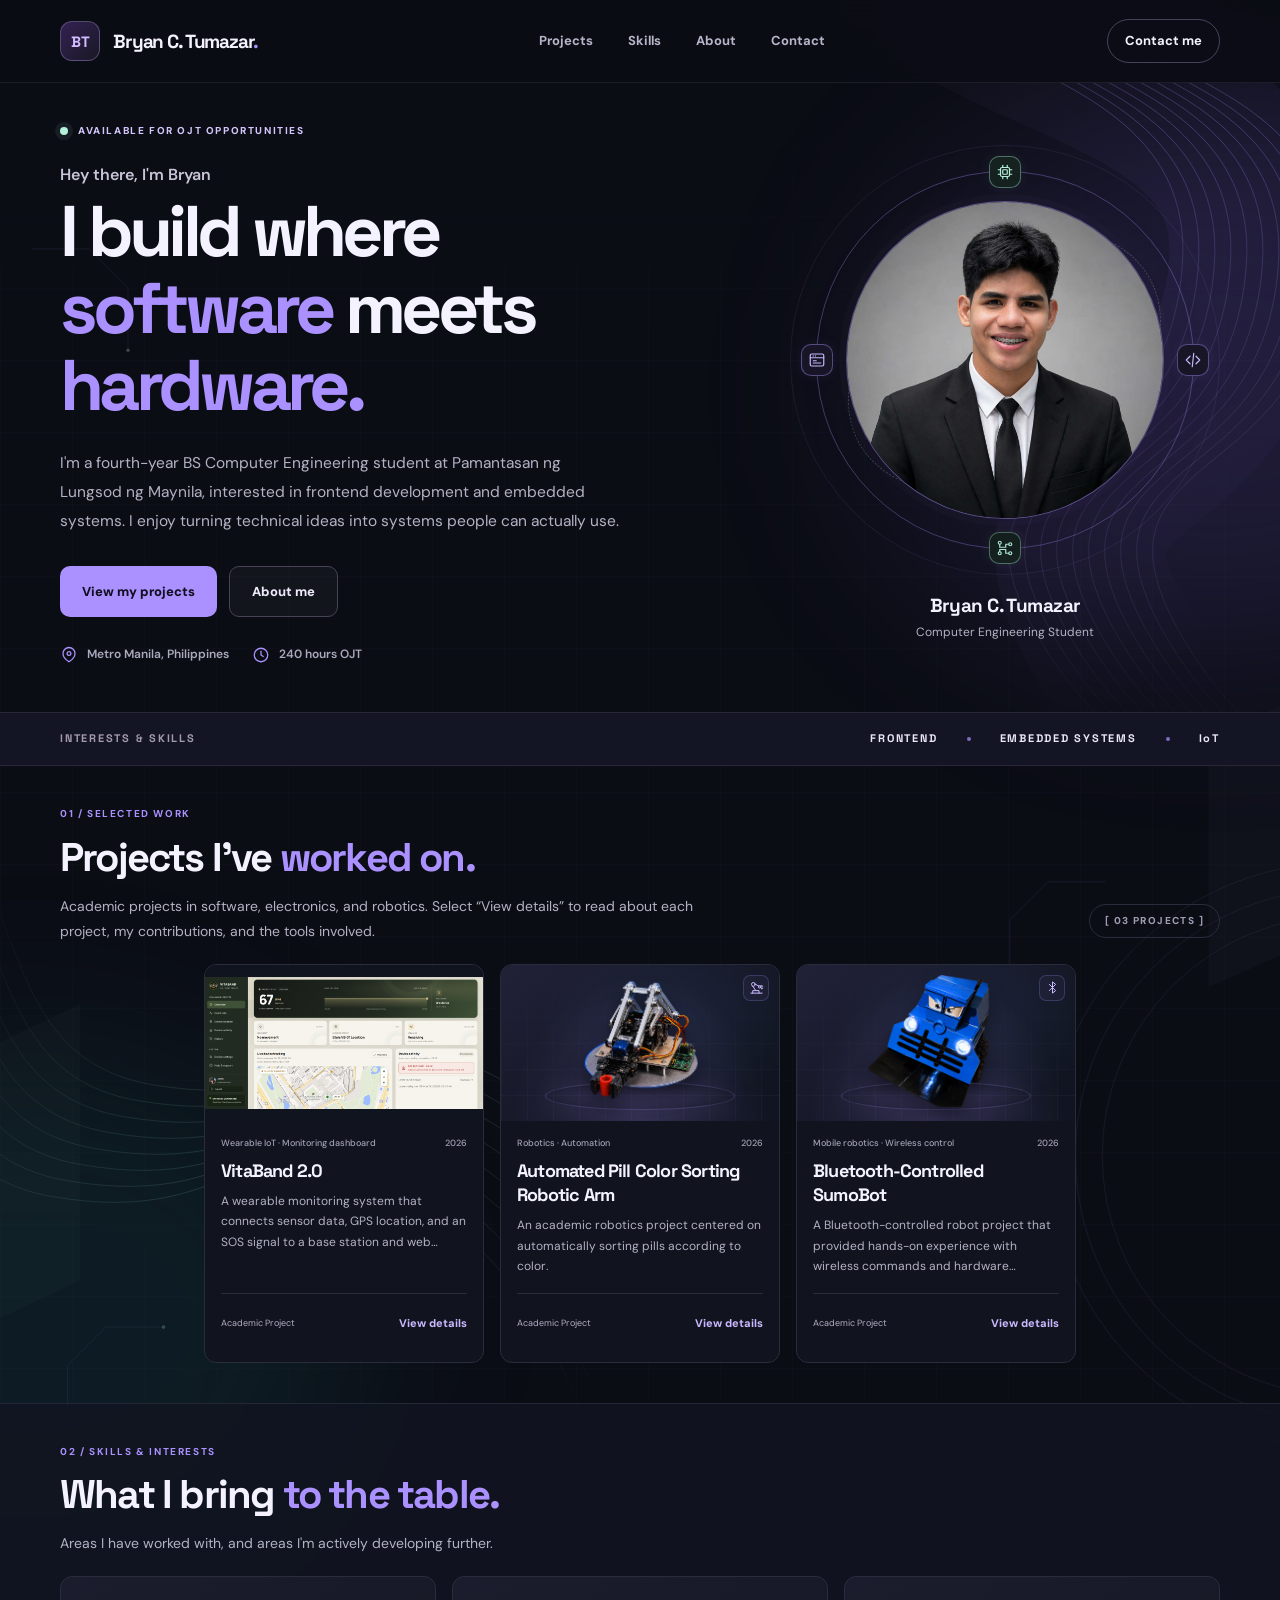
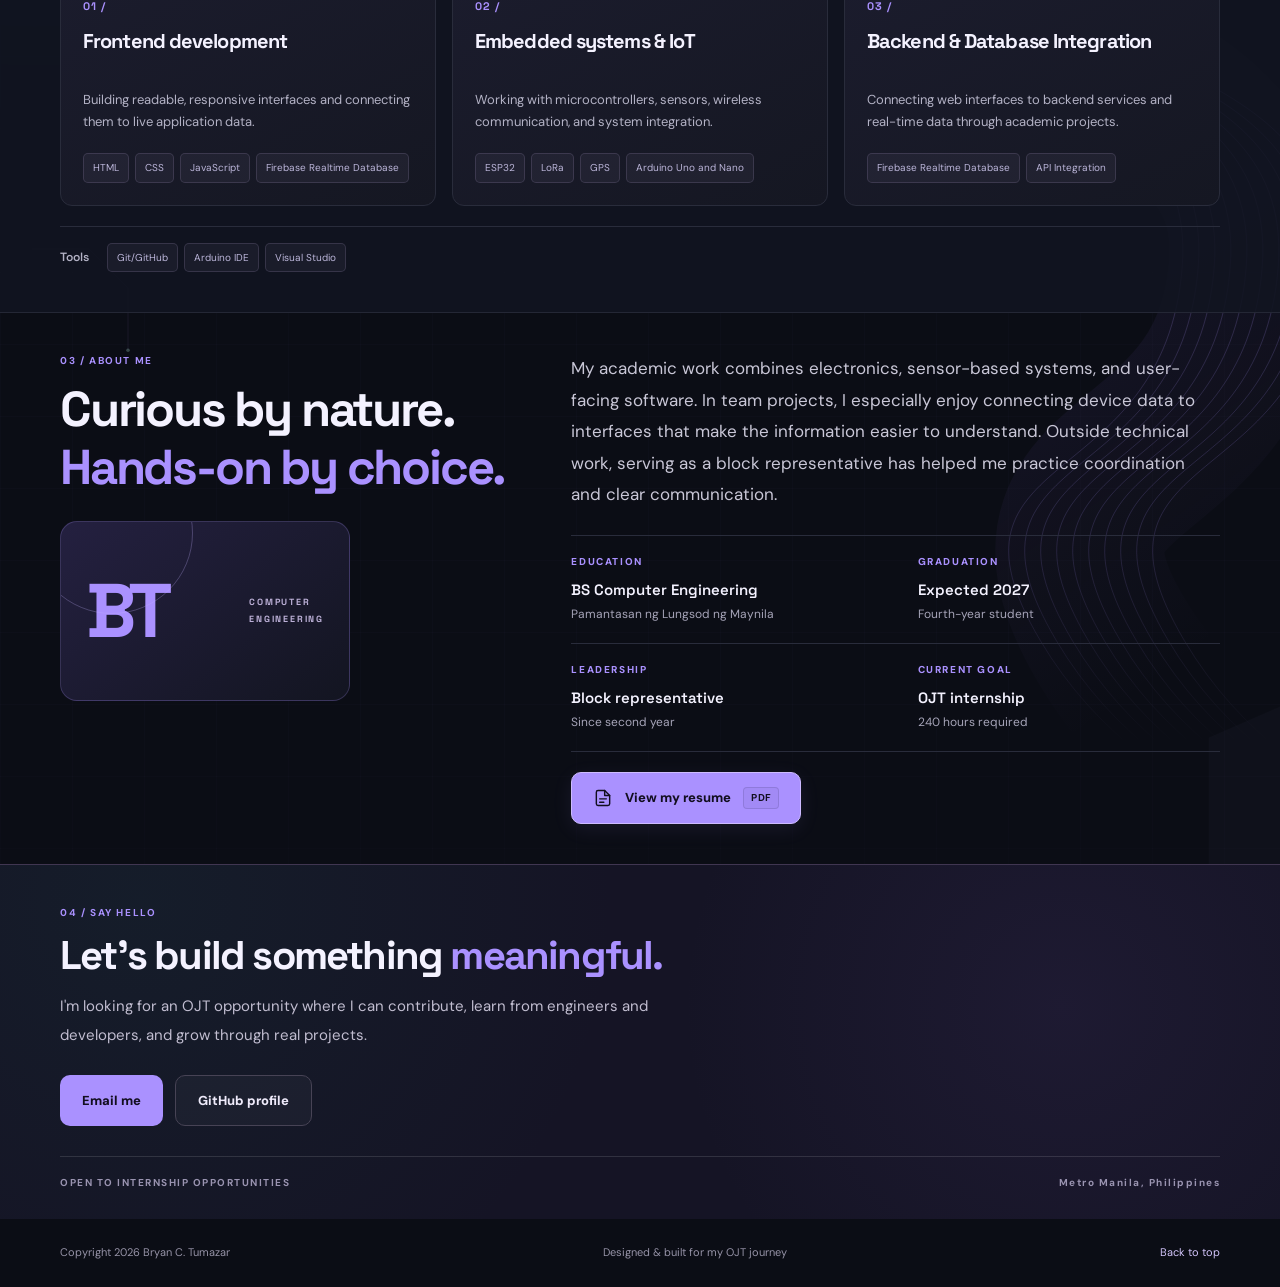
==== commit d842aeeb: "update the nn" ====
--- a/index.html
+++ b/index.html
@@ -25,7 +25,7 @@
   <header class="site-header">
     <div class="container nav-wrap">
       <a href="#top" class="brand" aria-label="Back to top">
-        <span class="brand-mark" id="brand-initials">Bry</span>
+        <span class="brand-mark" id="brand-initials">BT</span>
         <span class="brand-name" id="brand-name">Bryan Tumazar<span class="brand-dot">.</span></span>
       </a>
       <nav class="desktop-nav" aria-label="Main navigation">
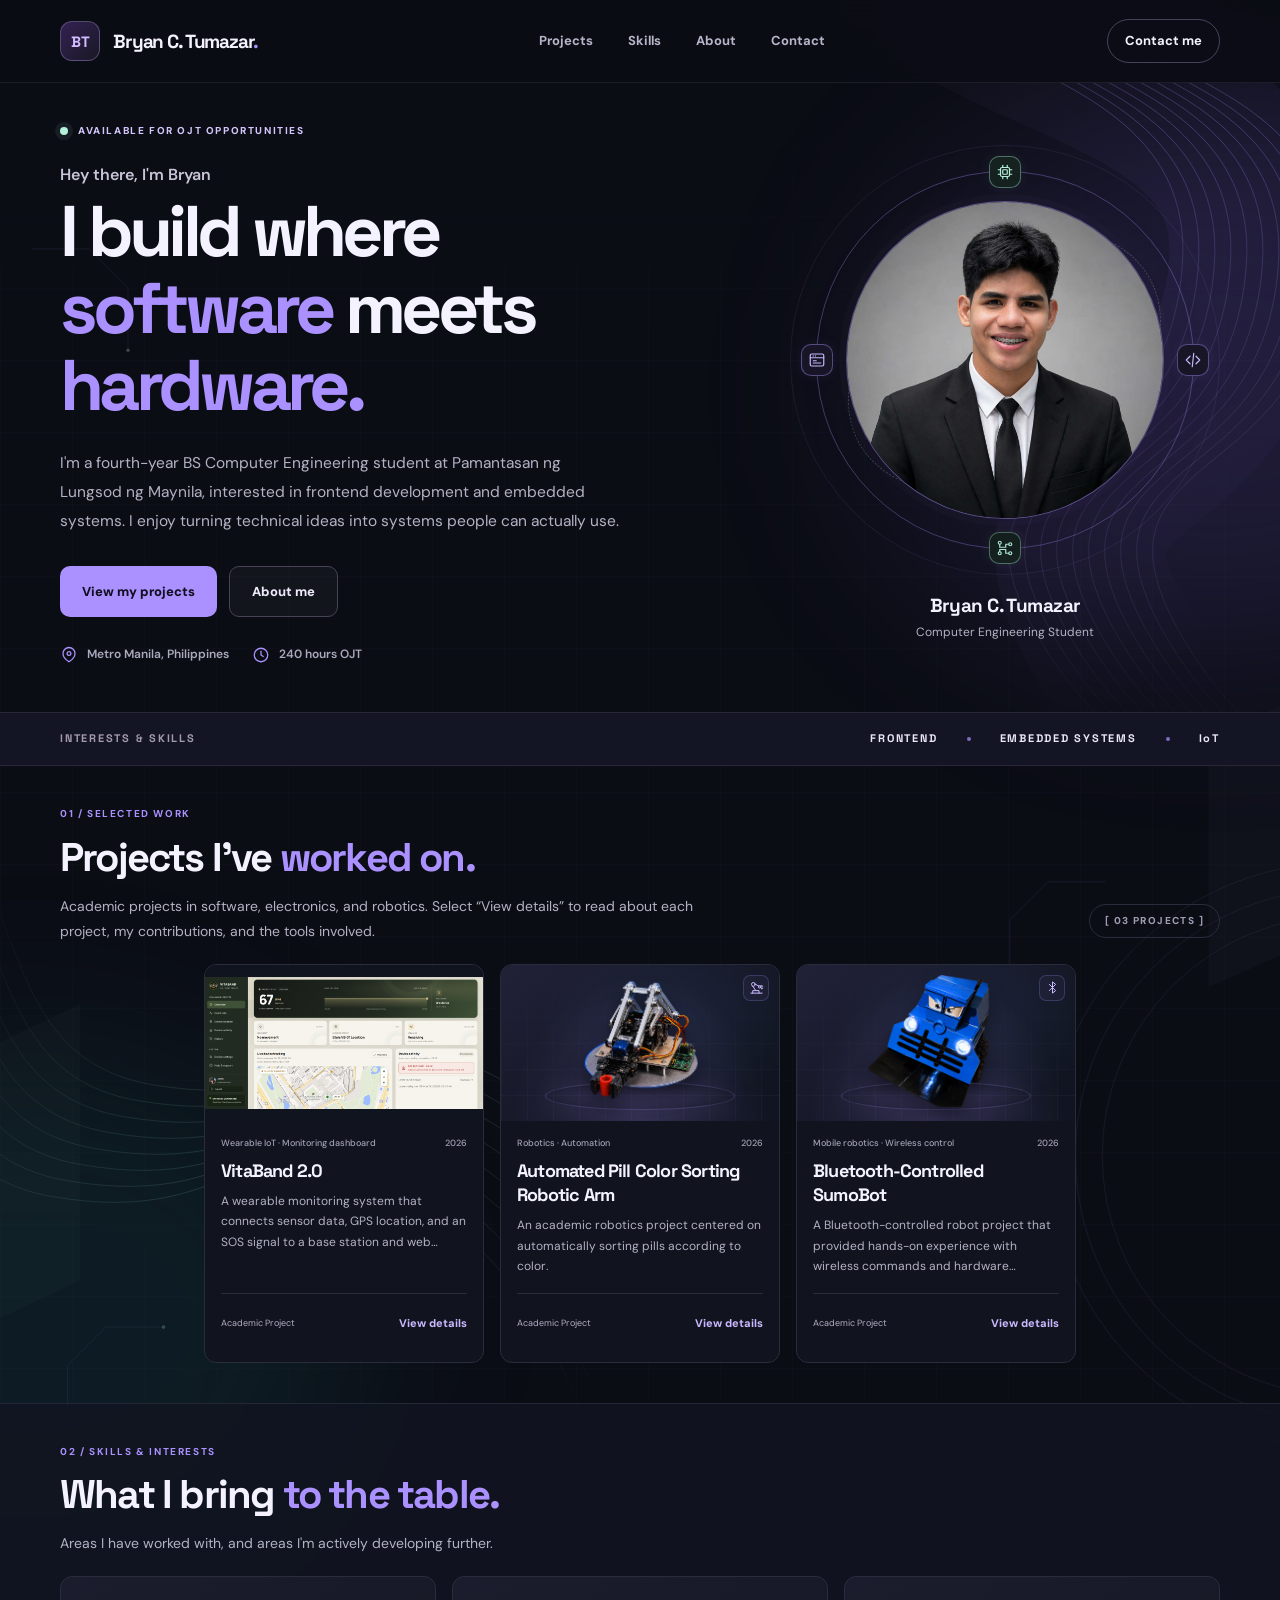
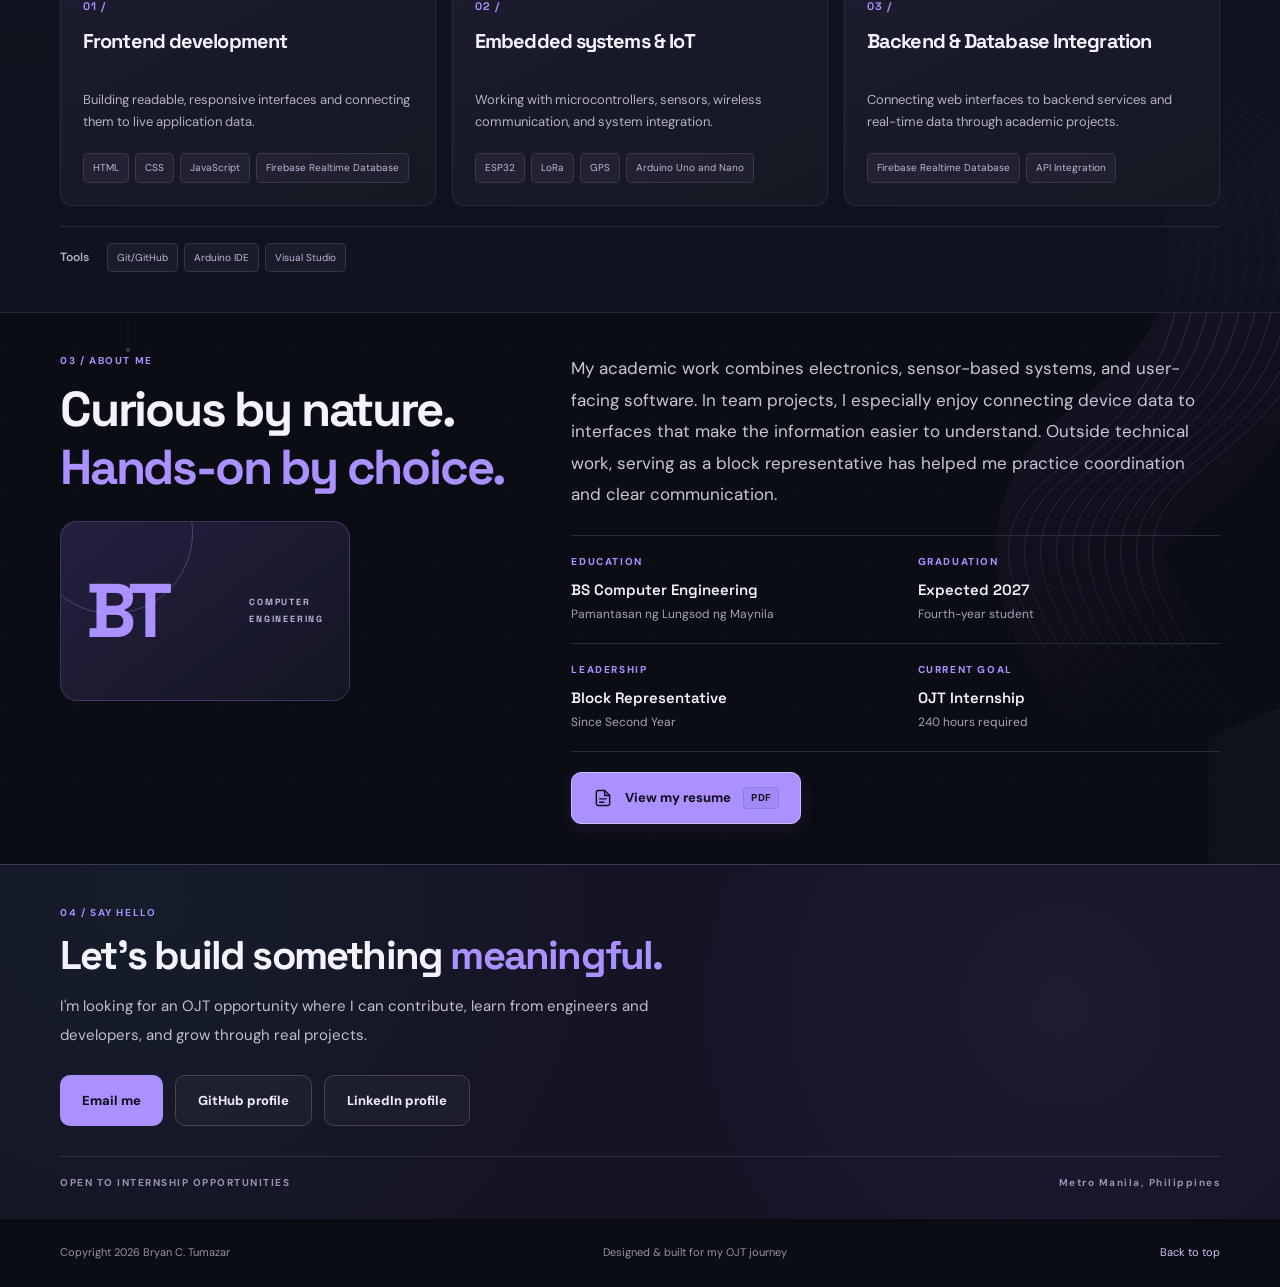
==== commit b8803c8d: "update index" ====
--- a/index.html
+++ b/index.html
@@ -143,8 +143,8 @@
         <div class="about-facts">
           <div class="fact"><span class="fact-label">EDUCATION</span><strong id="degree-label">BS Computer Engineering</strong><span id="school-label">Pamantasan ng Lungsod ng Maynila</span></div>
           <div class="fact"><span class="fact-label">GRADUATION</span><strong id="graduation-label">Expected 2027</strong><span>Fourth-year student</span></div>
-          <div class="fact"><span class="fact-label">LEADERSHIP</span><strong>Block representative</strong><span>Since second year</span></div>
-          <div class="fact"><span class="fact-label">CURRENT GOAL</span><strong>OJT internship</strong><span id="internship-label">240 required hours</span></div>
+          <div class="fact"><span class="fact-label">LEADERSHIP</span><strong>Block Representative</strong><span>Since Second Year</span></div>
+          <div class="fact"><span class="fact-label">CURRENT GOAL</span><strong>OJT Internship</strong><span id="internship-label">240 required hours</span></div>
         </div>
         <div id="resume-holder"></div>
       </div>
--- a/styles.css
+++ b/styles.css
@@ -71,7 +71,7 @@
 .dialog-preview{margin:0 0 18px}
 .dialog-preview img{width:100%;height:auto;border:1px solid var(--line);border-radius:10px}
 .dialog-preview figcaption{margin-top:7px;font-size:10px;color:var(--muted);letter-spacing:.03em}
-.dialog-website{margin-bottom:18px}
+.dialog-actions{display:flex;flex-wrap:wrap;gap:10px;margin-bottom:18px}
 
 /* Orbiting accents frame the profile photo without covering the face. */
 .hero-portrait{border:0;border-radius:0;overflow:visible;background:transparent;box-shadow:none}
@@ -167,3 +167,15 @@
 .skills-tools h3{flex-shrink:0;margin:0;color:var(--muted);font-size:12px;font-weight:600;letter-spacing:0}
 .skills-tools .tag-list{min-width:0;list-style:none;margin:0;padding:0;gap:6px}
 @media(max-width:610px){.skills-tools{align-items:flex-start;flex-direction:column;gap:10px}}
+
+/* A readable, static viewer for downloadable project code. */
+.source-page{max-width:1000px;padding-block:28px 40px}
+.source-back{display:inline-flex;align-items:center;min-height:44px;color:var(--bright);font-size:13px;font-weight:700;margin-bottom:18px}
+.source-back:hover{text-decoration:underline}
+.source-page h1{font-size:clamp(28px,4vw,40px);line-height:1.15;margin-bottom:12px}
+.source-description{color:var(--muted);font-size:14px;line-height:1.8;margin-bottom:18px;max-width:650px}
+.source-toolbar{display:flex;align-items:center;justify-content:space-between;flex-wrap:wrap;gap:12px;margin-block:22px 14px}
+.source-filename{margin:0;font-family:Consolas,monospace;font-size:12px;overflow-wrap:anywhere;color:var(--muted);min-width:0}
+.source-code{margin:0;border:1px solid var(--line);border-radius:12px;background:#10131f;padding:22px;color:#ddd6f3;font:13px/1.75 Consolas,'Courier New',monospace;white-space:pre-wrap;overflow-wrap:anywhere;tab-size:2}
+.source-code code{font:inherit}
+@media(max-width:610px){.source-page{padding-block:20px 32px}.source-code{font-size:12px;padding:16px}}
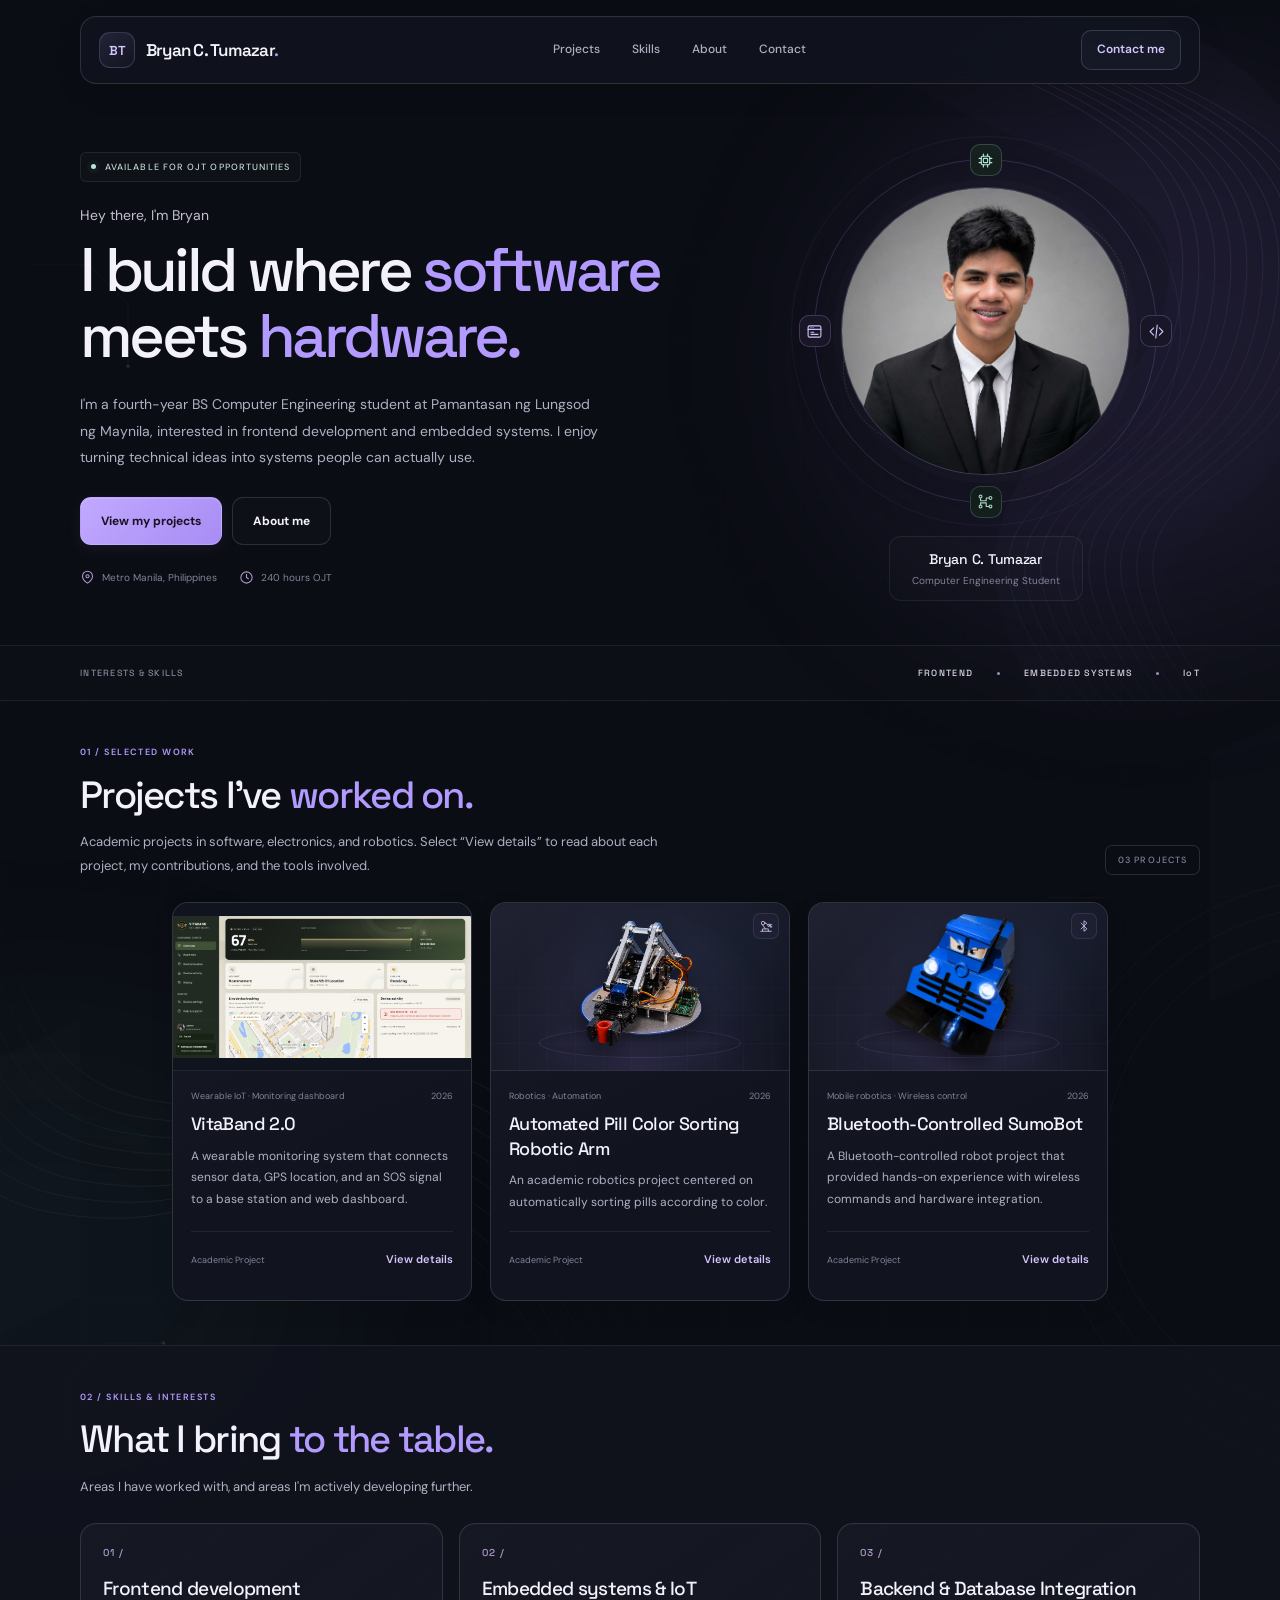
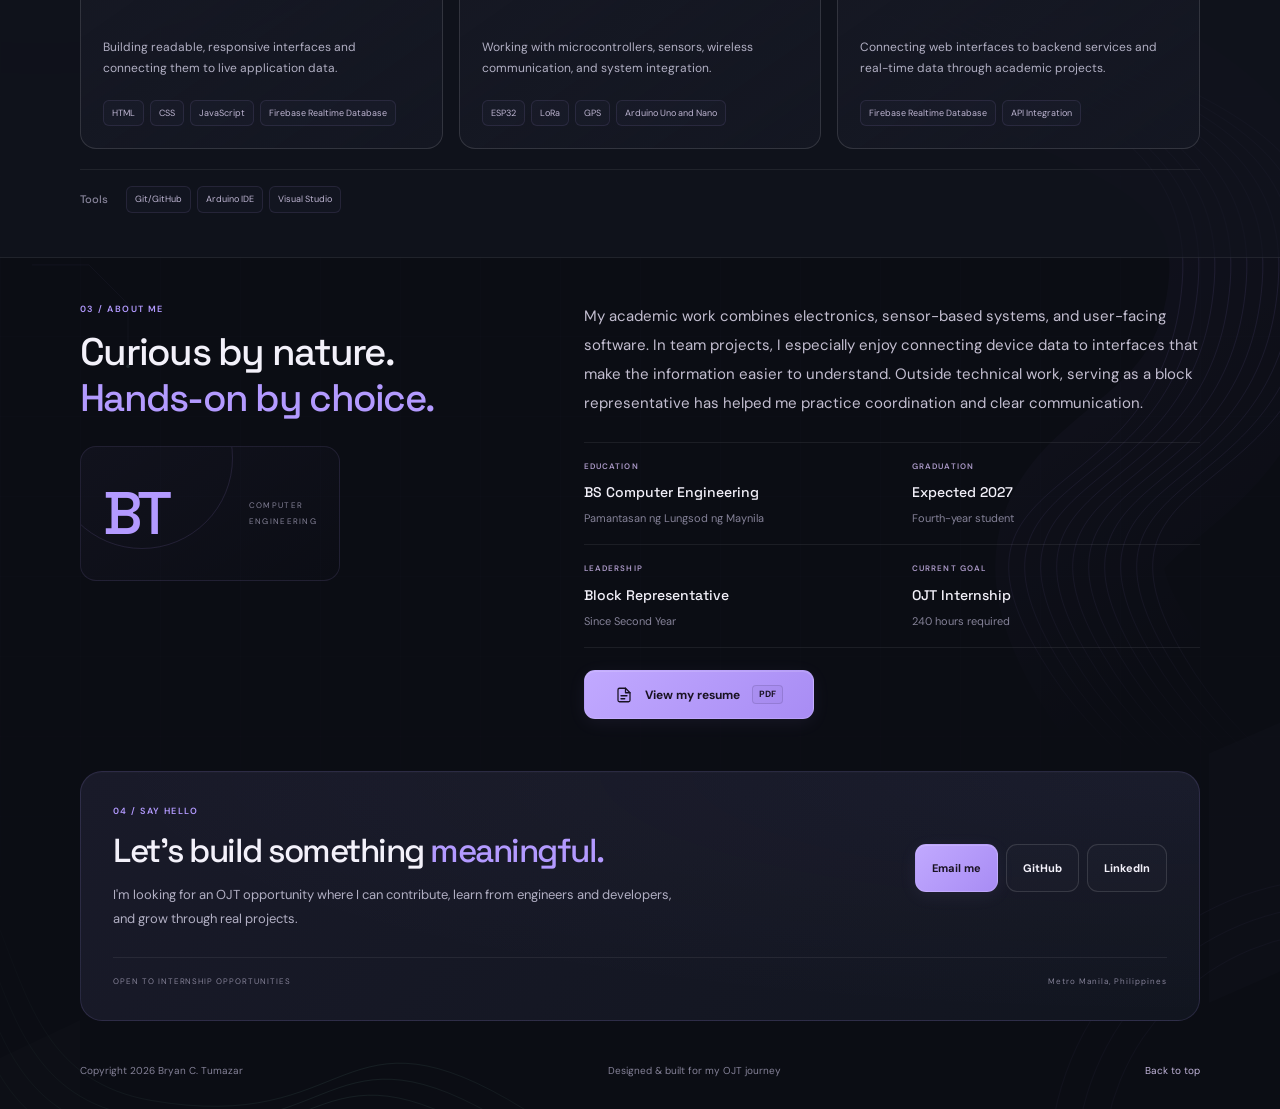
==== commit b636a038: "Refine portfolio design and document code" ====
--- a/index.html
+++ b/index.html
@@ -1,173 +1,345 @@
 <!doctype html>
 <html lang="en">
-<head>
-  <meta charset="UTF-8" />
-  <meta name="viewport" content="width=device-width, initial-scale=1" />
-  <meta name="color-scheme" content="dark" />
-  <meta name="theme-color" content="#0b0d15" />
-  <meta name="description" content="Portfolio of Bryan C. Tumazar, a Computer Engineering student seeking an OJT internship in frontend development and embedded systems." />
-  <title>Bryan C. Tumazar — OJT Portfolio</title>
-  <link rel="icon" href="assets/favicon.svg" type="image/svg+xml" />
-  <link rel="preconnect" href="https://fonts.googleapis.com" />
-  <link rel="preconnect" href="https://fonts.gstatic.com" crossorigin />
-  <link href="https://fonts.googleapis.com/css2?family=DM+Sans:wght@400;500;600;700&family=Space+Grotesk:wght@400;500;600;700&display=swap" rel="stylesheet" media="print" onload="this.media='all'" />
-  <link rel="stylesheet" href="styles.css" />
-  <script defer src="content.js"></script>
-  <script defer src="script.js"></script>
-</head>
-<body>
-  <a class="skip-link" href="#main">Skip to content</a>
-  <div class="ambient-wrap" aria-hidden="true">
-    <div class="ambient ambient-one"></div>
-    <div class="ambient ambient-two"></div>
-  </div>
-
-  <header class="site-header">
-    <div class="container nav-wrap">
-      <a href="#top" class="brand" aria-label="Back to top">
-        <span class="brand-mark" id="brand-initials">BT</span>
-        <span class="brand-name" id="brand-name">Bryan Tumazar<span class="brand-dot">.</span></span>
-      </a>
-      <nav class="desktop-nav" aria-label="Main navigation">
+  <head>
+    <!-- Metadata describes the page; defer runs scripts after the HTML has been parsed. -->
+    <meta charset="UTF-8" />
+    <meta name="viewport" content="width=device-width, initial-scale=1" />
+    <meta name="color-scheme" content="dark" />
+    <meta name="theme-color" content="#0b0d14" />
+    <meta
+      name="description"
+      content="Portfolio of Bryan C. Tumazar, a Computer Engineering student seeking an OJT internship in frontend development and embedded systems."
+    />
+    <title>Bryan C. Tumazar — OJT Portfolio</title>
+    <link rel="icon" href="assets/favicon.svg" type="image/svg+xml" />
+    <link rel="preconnect" href="https://fonts.googleapis.com" />
+    <link rel="preconnect" href="https://fonts.gstatic.com" crossorigin />
+    <link
+      href="https://fonts.googleapis.com/css2?family=DM+Sans:wght@400;500;600;700&family=Space+Grotesk:wght@400;500;600;700&display=swap"
+      rel="stylesheet"
+      media="print"
+      onload="this.media = 'all'"
+    />
+    <link rel="stylesheet" href="styles.css" />
+    <!-- Load the data object before the script that renders it. -->
+    <script defer src="content.js"></script>
+    <script defer src="script.js"></script>
+  </head>
+  <body>
+    <!-- Keyboard users can skip the navigation and go straight to the main content. -->
+    <a class="skip-link" href="#main">Skip to content</a>
+    <!-- Decorative background: aria-hidden keeps it out of screen-reader announcements. -->
+    <div class="ambient-wrap" aria-hidden="true">
+      <div class="ambient ambient-one"></div>
+      <div class="ambient ambient-two"></div>
+    </div>
+
+    <!-- Shared desktop/mobile navigation. script.js keeps the menu state in sync. -->
+    <header class="site-header">
+      <div class="container nav-wrap">
+        <a href="#top" class="brand" aria-label="Back to top">
+          <span class="brand-mark" id="brand-initials">BT</span>
+          <span class="brand-name" id="brand-name"
+            >Bryan Tumazar<span class="brand-dot">.</span></span
+          >
+        </a>
+        <nav class="desktop-nav" aria-label="Main navigation">
+          <a href="#projects">Projects</a>
+          <a href="#expertise">Skills</a>
+          <a href="#about">About</a>
+          <a href="#contact">Contact</a>
+        </nav>
+        <div class="nav-actions">
+          <a href="#contact" class="nav-cta">Contact me</a>
+          <button
+            class="menu-toggle"
+            id="menu-toggle"
+            type="button"
+            aria-label="Open menu"
+            aria-expanded="false"
+            aria-controls="mobile-nav"
+          >
+            Menu
+          </button>
+        </div>
+      </div>
+      <nav class="mobile-nav" id="mobile-nav" aria-label="Mobile navigation" hidden>
         <a href="#projects">Projects</a>
         <a href="#expertise">Skills</a>
         <a href="#about">About</a>
         <a href="#contact">Contact</a>
       </nav>
-      <div class="nav-actions">
-        <a href="#contact" class="nav-cta">Contact me</a>
-        <button class="menu-toggle" id="menu-toggle" type="button" aria-label="Open menu" aria-expanded="false" aria-controls="mobile-nav">
-          Menu
-        </button>
+    </header>
+
+    <main id="main">
+      <!-- Hero: the first column introduces you; the second displays your portrait. -->
+      <section class="hero container" id="top" aria-labelledby="hero-headline">
+        <div class="hero-content">
+          <p class="eyebrow"><span class="eyebrow-dot"></span> AVAILABLE FOR OJT OPPORTUNITIES</p>
+          <p class="hero-hello">Hey there, I'm <span id="hero-firstname">Bryan</span></p>
+          <h1 id="hero-headline">I build where <em>software</em> meets <em>hardware.</em></h1>
+          <p class="hero-description" id="hero-intro">
+            Fourth-year Computer Engineering student interested in frontend development and embedded
+            systems.
+          </p>
+          <div class="hero-actions">
+            <a href="#projects" class="btn btn-primary">View my projects</a>
+            <a href="#about" class="btn btn-secondary">About me</a>
+          </div>
+          <div class="hero-metadata" aria-label="Education and internship details">
+            <span
+              ><svg
+                class="metadata-icon"
+                viewBox="0 0 24 24"
+                fill="none"
+                stroke="currentColor"
+                stroke-width="1.7"
+                stroke-linecap="round"
+                stroke-linejoin="round"
+                aria-hidden="true"
+                focusable="false"
+              >
+                <path d="M20 10c0 6-8 11-8 11S4 16 4 10a8 8 0 0 1 16 0Z" />
+                <circle cx="12" cy="10" r="2.5" />
+              </svg>
+              <span id="location-label">Metro Manila, Philippines</span></span
+            >
+            <span
+              ><svg
+                class="metadata-icon"
+                viewBox="0 0 24 24"
+                fill="none"
+                stroke="currentColor"
+                stroke-width="1.7"
+                stroke-linecap="round"
+                stroke-linejoin="round"
+                aria-hidden="true"
+                focusable="false"
+              >
+                <circle cx="12" cy="12" r="9" />
+                <path d="M12 7v5l3 2" />
+              </svg>
+              <span id="hours-label">240-hour OJT</span></span
+            >
+          </div>
+        </div>
+        <!-- CSS rotates the orbit and counter-rotates its SVG icons to keep them upright. -->
+        <figure class="hero-portrait">
+          <div class="portrait-visual">
+            <div class="portrait-orbits" aria-hidden="true">
+              <span class="portrait-orbit portrait-orbit-guide"></span>
+              <span class="portrait-orbit portrait-orbit-primary">
+                <span class="orbit-satellite satellite-code"
+                  ><span class="orbit-component">
+                    <svg
+                      viewBox="0 0 24 24"
+                      fill="none"
+                      stroke="currentColor"
+                      stroke-width="1.6"
+                      stroke-linecap="round"
+                      stroke-linejoin="round"
+                    >
+                      <path d="m8 7-5 5 5 5m8-10 5 5-5 5m-3-14-2 18" />
+                    </svg> </span
+                ></span>
+                <span class="orbit-satellite satellite-chip"
+                  ><span class="orbit-component orbit-component-hardware">
+                    <svg
+                      viewBox="0 0 24 24"
+                      fill="none"
+                      stroke="currentColor"
+                      stroke-width="1.6"
+                      stroke-linecap="round"
+                      stroke-linejoin="round"
+                    >
+                      <rect x="6" y="6" width="12" height="12" rx="2" />
+                      <rect x="9" y="9" width="6" height="6" rx="1" />
+                      <path d="M9 3v3m6-3v3M9 18v3m6-3v3M3 9h3m-3 6h3m12-6h3m-3 6h3" />
+                    </svg> </span
+                ></span>
+                <span class="orbit-satellite satellite-browser"
+                  ><span class="orbit-component">
+                    <svg
+                      viewBox="0 0 24 24"
+                      fill="none"
+                      stroke="currentColor"
+                      stroke-width="1.6"
+                      stroke-linecap="round"
+                      stroke-linejoin="round"
+                    >
+                      <rect x="3" y="4" width="18" height="16" rx="2" />
+                      <path d="M3 9h18M7 6.5h.01M10 6.5h.01M7 13h4m-4 3h10" />
+                    </svg> </span
+                ></span>
+                <span class="orbit-satellite satellite-circuit"
+                  ><span class="orbit-component orbit-component-hardware">
+                    <svg
+                      viewBox="0 0 24 24"
+                      fill="none"
+                      stroke="currentColor"
+                      stroke-width="1.6"
+                      stroke-linecap="round"
+                      stroke-linejoin="round"
+                    >
+                      <circle cx="5" cy="5" r="2" />
+                      <circle cx="19" cy="7" r="2" />
+                      <circle cx="5" cy="19" r="2" />
+                      <circle cx="19" cy="19" r="2" />
+                      <path d="M5 7v4h8V7h4M5 17v-3h8v5h4" />
+                    </svg> </span
+                ></span>
+              </span>
+              <span class="portrait-orbit-plane"
+                ><span class="portrait-orbit portrait-orbit-secondary"></span
+              ></span>
+            </div>
+            <div class="portrait-image-wrap">
+              <img
+                id="profile-photo"
+                src="assets/profile.jpg"
+                alt="Portrait of Bryan C. Tumazar"
+                width="600"
+                height="750"
+                fetchpriority="high"
+              />
+            </div>
+          </div>
+          <figcaption class="portrait-caption">
+            <strong id="portrait-name">Bryan C. Tumazar</strong>
+            <span id="portrait-role">Computer Engineering Student</span>
+          </figcaption>
+        </figure>
+      </section>
+
+      <!-- A small specialties strip connects the introduction to the project section. -->
+      <section class="strip" aria-label="Portfolio specialties">
+        <div class="container strip-inner">
+          <span class="strip-caption">INTERESTS & SKILLS</span>
+          <div class="strip-items">
+            <span>FRONTEND</span><span class="strip-separator" aria-hidden="true"></span
+            ><span>EMBEDDED SYSTEMS</span><span class="strip-separator" aria-hidden="true"></span
+            ><span>IoT</span>
+          </div>
+        </div>
+      </section>
+
+      <!-- Project cards are generated from PORTFOLIO_DATA.projects in content.js. -->
+      <section class="section container" id="projects" aria-labelledby="projects-title">
+        <div class="section-header">
+          <div>
+            <p class="section-kicker">01 / SELECTED WORK</p>
+            <h2 id="projects-title">Projects I've <span class="accent-text">worked on.</span></h2>
+            <p class="section-copy">
+              Academic projects in software, electronics, and robotics. Select “View details” to
+              read about each project, my contributions, and the tools involved.
+            </p>
+          </div>
+          <span class="section-count">[ 03 PROJECTS ]</span>
+        </div>
+        <div class="projects-grid" id="projects-grid"></div>
+      </section>
+
+      <!-- Skills and tools are separate arrays, making future content edits straightforward. -->
+      <section class="section section-tinted" id="expertise" aria-labelledby="expertise-title">
+        <div class="container">
+          <div class="section-header compact">
+            <div>
+              <p class="section-kicker">02 / SKILLS & INTERESTS</p>
+              <h2 id="expertise-title">
+                What I bring <span class="accent-text">to the table.</span>
+              </h2>
+              <p class="section-copy">
+                Areas I have worked with, and areas I'm actively developing further.
+              </p>
+            </div>
+          </div>
+          <div class="expertise-grid" id="expertise-grid"></div>
+          <div class="skills-tools">
+            <h3 id="skills-tools-title">Tools</h3>
+            <ul class="tag-list" id="tools-list" aria-labelledby="skills-tools-title"></ul>
+          </div>
+        </div>
+      </section>
+
+      <!-- Education and contributions remain visible independently of the project dialog. -->
+      <section class="section container about-section" id="about" aria-labelledby="about-title">
+        <div class="about-sidebar">
+          <p class="section-kicker">03 / ABOUT ME</p>
+          <h2 id="about-title">
+            Curious by nature.<br /><span class="accent-text">Hands-on by choice.</span>
+          </h2>
+          <div class="about-monogram" aria-hidden="true">
+            <span>BT</span><small>COMPUTER<br />ENGINEERING</small>
+          </div>
+        </div>
+        <div class="about-main">
+          <p class="about-lead" id="about-copy">
+            My academic work combines electronics, sensor-based systems, and user-facing software.
+          </p>
+          <div class="about-facts">
+            <div class="fact">
+              <span class="fact-label">EDUCATION</span
+              ><strong id="degree-label">BS Computer Engineering</strong
+              ><span id="school-label">Pamantasan ng Lungsod ng Maynila</span>
+            </div>
+            <div class="fact">
+              <span class="fact-label">GRADUATION</span
+              ><strong id="graduation-label">Expected 2027</strong><span>Fourth-year student</span>
+            </div>
+            <div class="fact">
+              <span class="fact-label">LEADERSHIP</span><strong>Block Representative</strong
+              ><span>Since Second Year</span>
+            </div>
+            <div class="fact">
+              <span class="fact-label">CURRENT GOAL</span><strong>OJT Internship</strong
+              ><span id="internship-label">240 required hours</span>
+            </div>
+          </div>
+          <div id="resume-holder"></div>
+        </div>
+      </section>
+
+      <!-- Contact buttons only appear when their corresponding data field is valid. -->
+      <section class="contact-section" id="contact" aria-labelledby="contact-title">
+        <div class="container contact-content">
+          <div class="contact-heading">
+            <p class="section-kicker">04 / SAY HELLO</p>
+            <h2 id="contact-title">
+              Let's build something <span class="accent-text">meaningful.</span>
+            </h2>
+            <p>
+              I'm looking for an OJT opportunity where I can contribute, learn from engineers and
+              developers, and grow through real projects.
+            </p>
+          </div>
+          <div id="contact-actions" class="contact-actions"></div>
+          <div class="contact-footer">
+            <span>OPEN TO INTERNSHIP OPPORTUNITIES</span
+            ><span id="contact-location">Metro Manila, Philippines</span>
+          </div>
+        </div>
+      </section>
+    </main>
+
+    <!-- The year is refreshed by JavaScript, so it does not need an annual manual edit. -->
+    <footer class="footer">
+      <div class="container footer-inner">
+        <span id="footer-name">Copyright 2026 Bryan C. Tumazar</span
+        ><span>Designed & built for my OJT journey</span><a href="#top">Back to top</a>
       </div>
-    </div>
-    <nav class="mobile-nav" id="mobile-nav" aria-label="Mobile navigation" hidden>
-      <a href="#projects">Projects</a>
-      <a href="#expertise">Skills</a>
-      <a href="#about">About</a>
-      <a href="#contact">Contact</a>
-    </nav>
-  </header>
-
-  <main id="main">
-    <section class="hero container" id="top" aria-labelledby="hero-headline">
-      <div class="hero-content">
-        <p class="eyebrow"><span class="eyebrow-dot"></span> AVAILABLE FOR OJT OPPORTUNITIES</p>
-        <p class="hero-hello">Hey there, I'm <span id="hero-firstname">Bryan</span></p>
-        <h1 id="hero-headline">I build where <em>software</em> meets <em>hardware.</em></h1>
-        <p class="hero-description" id="hero-intro">Fourth-year Computer Engineering student interested in frontend development and embedded systems.</p>
-        <div class="hero-actions">
-          <a href="#projects" class="btn btn-primary">View my projects</a>
-          <a href="#about" class="btn btn-secondary">About me</a>
-        </div>
-        <div class="hero-metadata" aria-label="Education and internship details">
-          <span><svg class="metadata-icon" viewBox="0 0 24 24" fill="none" stroke="currentColor" stroke-width="1.7" stroke-linecap="round" stroke-linejoin="round" aria-hidden="true" focusable="false"><path d="M20 10c0 6-8 11-8 11S4 16 4 10a8 8 0 0 1 16 0Z"/><circle cx="12" cy="10" r="2.5"/></svg> <span id="location-label">Metro Manila, Philippines</span></span>
-          <span><svg class="metadata-icon" viewBox="0 0 24 24" fill="none" stroke="currentColor" stroke-width="1.7" stroke-linecap="round" stroke-linejoin="round" aria-hidden="true" focusable="false"><circle cx="12" cy="12" r="9"/><path d="M12 7v5l3 2"/></svg> <span id="hours-label">240-hour OJT</span></span>
-        </div>
-      </div>
-      <figure class="hero-portrait">
-        <div class="portrait-visual">
-          <div class="portrait-orbits" aria-hidden="true">
-            <span class="portrait-orbit portrait-orbit-guide"></span>
-            <span class="portrait-orbit portrait-orbit-primary">
-              <span class="orbit-satellite satellite-code"><span class="orbit-component">
-                <svg viewBox="0 0 24 24" fill="none" stroke="currentColor" stroke-width="1.6" stroke-linecap="round" stroke-linejoin="round"><path d="m8 7-5 5 5 5m8-10 5 5-5 5m-3-14-2 18"/></svg>
-              </span></span>
-              <span class="orbit-satellite satellite-chip"><span class="orbit-component orbit-component-hardware">
-                <svg viewBox="0 0 24 24" fill="none" stroke="currentColor" stroke-width="1.6" stroke-linecap="round" stroke-linejoin="round"><rect x="6" y="6" width="12" height="12" rx="2"/><rect x="9" y="9" width="6" height="6" rx="1"/><path d="M9 3v3m6-3v3M9 18v3m6-3v3M3 9h3m-3 6h3m12-6h3m-3 6h3"/></svg>
-              </span></span>
-              <span class="orbit-satellite satellite-browser"><span class="orbit-component">
-                <svg viewBox="0 0 24 24" fill="none" stroke="currentColor" stroke-width="1.6" stroke-linecap="round" stroke-linejoin="round"><rect x="3" y="4" width="18" height="16" rx="2"/><path d="M3 9h18M7 6.5h.01M10 6.5h.01M7 13h4m-4 3h10"/></svg>
-              </span></span>
-              <span class="orbit-satellite satellite-circuit"><span class="orbit-component orbit-component-hardware">
-                <svg viewBox="0 0 24 24" fill="none" stroke="currentColor" stroke-width="1.6" stroke-linecap="round" stroke-linejoin="round"><circle cx="5" cy="5" r="2"/><circle cx="19" cy="7" r="2"/><circle cx="5" cy="19" r="2"/><circle cx="19" cy="19" r="2"/><path d="M5 7v4h8V7h4M5 17v-3h8v5h4"/></svg>
-              </span></span>
-            </span>
-            <span class="portrait-orbit-plane"><span class="portrait-orbit portrait-orbit-secondary"></span></span>
-          </div>
-          <div class="portrait-image-wrap">
-            <img id="profile-photo" src="assets/profile.jpg" alt="Placeholder for Bryan's profile photo" width="600" height="750" fetchpriority="high" />
-          </div>
-        </div>
-        <figcaption class="portrait-caption">
-          <strong id="portrait-name">Bryan C. Tumazar</strong>
-          <span id="portrait-role">Computer Engineering Student</span>
-        </figcaption>
-      </figure>
-    </section>
-
-    <section class="strip" aria-label="Portfolio specialties">
-      <div class="container strip-inner">
-        <span class="strip-caption">INTERESTS & SKILLS</span>
-        <div class="strip-items"><span>FRONTEND</span><span class="strip-separator" aria-hidden="true"></span><span>EMBEDDED SYSTEMS</span><span class="strip-separator" aria-hidden="true"></span><span>IoT</span></div>
-      </div>
-    </section>
-
-    <section class="section container" id="projects" aria-labelledby="projects-title">
-      <div class="section-header">
-        <div>
-          <p class="section-kicker">01 / SELECTED WORK</p>
-          <h2 id="projects-title">Projects I've <span class="accent-text">worked on.</span></h2>
-          <p class="section-copy">Academic projects in software, electronics, and robotics. Select “View details” to read about each project, my contributions, and the tools involved.</p>
-        </div>
-        <span class="section-count">[ 03 PROJECTS ]</span>
-      </div>
-      <div class="projects-grid" id="projects-grid"></div>
-    </section>
-
-    <section class="section section-tinted" id="expertise" aria-labelledby="expertise-title">
-      <div class="container">
-        <div class="section-header compact">
-          <div>
-            <p class="section-kicker">02 / SKILLS & INTERESTS</p>
-            <h2 id="expertise-title">What I bring <span class="accent-text">to the table.</span></h2>
-            <p class="section-copy">Areas I have worked with, and areas I'm actively developing further.</p>
-          </div>
-        </div>
-        <div class="expertise-grid" id="expertise-grid"></div>
-        <div class="skills-tools">
-          <h3 id="skills-tools-title">Tools</h3>
-          <ul class="tag-list" id="tools-list" aria-labelledby="skills-tools-title"></ul>
-        </div>
-      </div>
-    </section>
-
-    <section class="section container about-section" id="about" aria-labelledby="about-title">
-      <div class="about-sidebar">
-        <p class="section-kicker">03 / ABOUT ME</p>
-        <h2 id="about-title">Curious by nature.<br/><span class="accent-text">Hands-on by choice.</span></h2>
-        <div class="about-monogram" aria-hidden="true"><span>BT</span><small>COMPUTER<br/>ENGINEERING</small></div>
-      </div>
-      <div class="about-main">
-        <p class="about-lead" id="about-copy">My academic work combines electronics, sensor-based systems, and user-facing software.</p>
-        <div class="about-facts">
-          <div class="fact"><span class="fact-label">EDUCATION</span><strong id="degree-label">BS Computer Engineering</strong><span id="school-label">Pamantasan ng Lungsod ng Maynila</span></div>
-          <div class="fact"><span class="fact-label">GRADUATION</span><strong id="graduation-label">Expected 2027</strong><span>Fourth-year student</span></div>
-          <div class="fact"><span class="fact-label">LEADERSHIP</span><strong>Block Representative</strong><span>Since Second Year</span></div>
-          <div class="fact"><span class="fact-label">CURRENT GOAL</span><strong>OJT Internship</strong><span id="internship-label">240 required hours</span></div>
-        </div>
-        <div id="resume-holder"></div>
-      </div>
-    </section>
-
-    <section class="contact-section" id="contact" aria-labelledby="contact-title">
-      <div class="container contact-content">
-        <p class="section-kicker">04 / SAY HELLO</p>
-        <h2 id="contact-title">Let's build something <span class="accent-text">meaningful.</span></h2>
-        <p>I'm looking for an OJT opportunity where I can contribute, learn from engineers and developers, and grow through real projects.</p>
-        <div id="contact-actions" class="contact-actions"></div>
-        <div class="contact-footer"><span>OPEN TO INTERNSHIP OPPORTUNITIES</span><span id="contact-location">Metro Manila, Philippines</span></div>
-      </div>
-    </section>
-  </main>
-
-  <footer class="footer">
-    <div class="container footer-inner"><span id="footer-name">Copyright 2026 Bryan C. Tumazar</span><span>Designed & built for my OJT journey</span><a href="#top">Back to top</a></div>
-  </footer>
-
-  <dialog class="project-dialog" id="project-dialog" aria-labelledby="modal-title">
-    <button type="button" class="dialog-close" id="dialog-close" aria-label="Close project details">Close</button>
-    <div id="dialog-content"></div>
-  </dialog>
-</body>
+    </footer>
+
+    <!-- Native dialog: showModal() provides modal focus behavior and Escape support. -->
+    <dialog class="project-dialog" id="project-dialog" aria-labelledby="modal-title">
+      <button
+        type="button"
+        class="dialog-close"
+        id="dialog-close"
+        aria-label="Close project details"
+      >
+        Close
+      </button>
+      <div id="dialog-content"></div>
+    </dialog>
+  </body>
 </html>
--- a/styles.css
+++ b/styles.css
@@ -1,181 +1,1820 @@
-﻿:root{--bg:#0b0d15;--bg2:#10131f;--panel:#151825;--panel2:#191d2d;--text:#f4f2ff;--muted:#b3b2c5;--subtle:#777c96;--line:#292c3b;--accent:#aa91ff;--bright:#cabaff;--mint:#b5f1da;--white:#fff;--radius:21px;--wide:1160px}
-*{box-sizing:border-box}html{scroll-behavior:smooth;scroll-padding-top:92px}body{margin:0;background:var(--bg);color:var(--text);font-family:'DM Sans',sans-serif;line-height:1.55;overflow-x:hidden}body:has(dialog[open]){overflow:hidden}::selection{background:var(--accent);color:#100d18}a{color:inherit;text-decoration:none}button{font:inherit}img{max-width:100%;display:block}.container{width:min(var(--wide),calc(100% - 80px));margin-inline:auto}h1,h2,h3,p{margin-top:0}h1,h2,h3{font-family:'Space Grotesk',sans-serif;letter-spacing:-.045em}button,a{outline-offset:4px}button:focus-visible,a:focus-visible{outline:2px solid var(--mint)}.skip-link{position:absolute;top:-100px;left:20px;background:var(--mint);color:#111;padding:12px 16px;z-index:100}.skip-link:focus{top:20px}.ambient{position:absolute;z-index:-1;pointer-events:none;border-radius:50%;filter:blur(88px)}.ambient-one{top:130px;right:-260px;width:650px;height:520px;background:#57449325}.ambient-two{top:1050px;left:-290px;width:650px;height:550px;background:#1c6a7020}
-.site-header{position:relative;z-index:20;border-bottom:1px solid #ffffff12;background:#0b0d15ea;backdrop-filter:blur(20px);-webkit-backdrop-filter:blur(20px)}.nav-wrap{height:82px;display:flex;align-items:center;justify-content:space-between;gap:24px}.brand{display:flex;align-items:center;gap:13px;white-space:nowrap}.brand-mark{display:grid;place-items:center;width:40px;height:40px;border:1px solid #d2bcff4a;background:linear-gradient(135deg,#332252,#191825);border-radius:12px;font:700 15px 'Space Grotesk',sans-serif;color:#d2bcff}.brand-name{font:700 19px 'Space Grotesk',sans-serif;letter-spacing:-.06em}.brand-dot{color:var(--accent)}.desktop-nav{display:flex;align-items:center;gap:35px}.desktop-nav a{color:#b6b5c9;font-size:13px;font-weight:700;transition:color .2s}.desktop-nav a:hover{color:var(--white)}.nav-actions{display:flex;align-items:center;gap:16px}.nav-cta{border:1px solid #9586bc70;border-radius:99px;padding:10px 17px;font-size:13px;font-weight:700;transition:.2s}.nav-cta:hover{background:#b59dff;color:#121022}.nav-cta span{margin-left:12px}.menu-toggle{display:none;align-items:center;justify-content:center;flex-direction:column;gap:5px;height:40px;width:42px;border:1px solid var(--line);background:none;border-radius:10px}.menu-toggle span{height:2px;width:18px;background:#fff;border-radius:4px}.mobile-nav{border-top:1px solid var(--line);background:#111421;padding:12px 24px 22px}.mobile-nav a{display:block;padding:12px;font-size:14px}.mobile-nav[hidden]{display:none!important}
-.hero{display:grid;grid-template-columns:1.09fr .91fr;gap:36px;align-items:center;padding-block:40px 48px;min-height:unset}.hero-content{position:relative;z-index:2}.eyebrow{display:flex;align-items:center;gap:10px;color:#d4c6fc;letter-spacing:.16em;font-size:10px;font-weight:800;margin-bottom:24px}.eyebrow-dot{width:8px;height:8px;border-radius:50%;background:var(--mint);box-shadow:0 0 0 5px #b5f1da12}.hero-hello{font-size:16px;color:#c9c5d9;margin-bottom:6px;font-weight:600}.hero h1{font-size:clamp(42px,5.6vw,74px);line-height:1.07;letter-spacing:-.065em;max-width:660px;margin-bottom:26px}.hero h1 em{color:var(--accent);font-style:normal}.hero-description{font-size:15.5px;max-width:565px;color:var(--muted);line-height:1.85;margin-bottom:31px}.hero-actions{display:flex;flex-wrap:wrap;gap:12px}.btn{display:inline-flex;align-items:center;justify-content:center;gap:24px;padding:14px 22px;border-radius:10px;font-size:13px;font-weight:800;transition:transform .2s,background .2s,border-color .2s;min-height:51px}.btn:hover{transform:translateY(-2px)}.btn-primary{background:var(--accent);color:#120e1f}.btn-primary:hover{background:#c6b5ff}.btn-secondary{background:#ffffff08;border:1px solid #474355;color:#eeeafa}.btn-secondary:hover{border-color:#cabaff99;background:#ffffff10}.hero-metadata{display:flex;gap:23px;margin-top:28px;flex-wrap:wrap;font-size:12px;color:#aaaabe;font-weight:600}.hero-metadata>span{display:flex;gap:9px;align-items:center}.metadata-icon{display:block;width:18px;height:18px;flex-shrink:0;color:var(--accent)}
-.strip{background:#141524;border-block:1px solid #292639}.strip-inner{display:flex;justify-content:space-between;align-items:center;min-height:52px;gap:25px}.strip-caption,.strip-items{font-family:'Space Grotesk',sans-serif;font-size:11px;font-weight:700;letter-spacing:.16em;color:#a49aaa}.strip-items{display:flex;align-items:center;gap:29px;color:#ece7fb;flex-wrap:wrap}
-.section{padding-block:40px}.section-header{display:flex;align-items:end;justify-content:space-between;gap:20px;margin-bottom:20px}.section-kicker{font-size:10px;letter-spacing:.16em;font-weight:700;color:var(--accent);margin-bottom:12px}.section h2,.contact-section h2{font-size:clamp(30px,3.2vw,40px);line-height:1.2;margin-bottom:12px;max-width:730px}.accent-text{color:var(--accent)}.section-copy{color:var(--muted);font-size:14px;line-height:1.8;max-width:650px;margin-bottom:0}.section-count{border:1px solid var(--line);border-radius:50px;padding:8px 15px;white-space:nowrap;color:#9f9db4;font-size:10px;letter-spacing:.14em;font-weight:800;margin-bottom:6px}.projects-grid{display:grid;grid-template-columns:repeat(3,minmax(0,280px));justify-content:center;gap:16px}.project-card{min-width:0;display:flex;flex-direction:column;background:#11141f;border:1px solid var(--line);border-radius:12px;overflow:hidden;transition:border-color .2s}.project-card:hover{border-color:#68598e}.project-preview{position:relative;width:100%;flex:none;aspect-ratio:16/9;display:block;padding:0;margin:0;border:0;overflow:hidden;background:#191b2d;cursor:default;text-align:left}.project-preview img{width:100%;height:100%;object-fit:cover;transition:transform .6s}.project-card:hover img{transform:none}.preview-tag{position:absolute;left:10px;top:10px;background:#0b0e1be6;color:#d4d0e0;border:1px solid #ffffff24;padding:5px 7px;border-radius:4px;letter-spacing:.05em;font-size:7px;font-weight:800;backdrop-filter:blur(10px)}.project-info{padding:16px;display:flex;flex-direction:column;flex:1}.project-meta{display:flex;justify-content:space-between;gap:10px;color:#a2a0b5;font-size:9px;font-weight:500;letter-spacing:0;line-height:1.5}.project-heading{font-size:18px;line-height:1.35;margin:8px 0}.project-info>p{display:-webkit-box;-webkit-box-orient:vertical;-webkit-line-clamp:3;overflow:hidden;color:var(--muted);font-size:12px;line-height:1.7;min-height:0;margin-bottom:16px}.project-bottom{display:flex;gap:10px;align-items:center;justify-content:space-between;flex-wrap:wrap;border-top:1px solid var(--line);padding-top:8px;margin-top:auto}.status-badge{font-size:9px;line-height:1.6;color:#b3afc6}.details-link{background:none;border:0;color:#cab8ff;font-size:12px;font-weight:800;cursor:pointer;padding:5px 0}.details-link:hover{text-decoration:underline}
-.section-tinted{background:#111421;border-block:1px solid #242735}.section-header.compact{margin-bottom:20px}.expertise-grid{display:grid;grid-template-columns:repeat(3,minmax(0,1fr));gap:16px;align-items:stretch}.expertise-card{min-width:0;border:1px solid var(--line);background:linear-gradient(153deg,#1b1c2d,#151722);border-radius:12px;padding:22px;display:flex;flex-direction:column}.expertise-number{color:var(--accent);font:700 11px 'Space Grotesk',sans-serif;letter-spacing:.1em;margin-bottom:16px}.expertise-card h3{font-size:20px;line-height:1.25;min-height:2.5em;margin-bottom:10px}.expertise-card p{flex:1;font-size:13px;line-height:1.7;color:var(--muted);margin-bottom:20px}.expertise-card .tag-list{gap:6px;margin-top:0;align-content:flex-start}.expertise-card .skill-tag{max-width:100%;overflow-wrap:anywhere}.tag-list{display:flex;flex-wrap:wrap;gap:8px;margin-top:auto}.skill-tag{font-size:10px;padding:6px 9px;color:#bcb6da;background:#a99aca12;border:1px solid #a99aca30;border-radius:5px}
-.about-section{display:grid;grid-template-columns:.85fr 1.15fr;gap:32px}.about-sidebar h2{font-size:clamp(33px,3.9vw,49px);line-height:1.18}.about-monogram{margin-top:24px;width:min(290px,100%);height:180px;background:linear-gradient(142deg,#242040,#131521);border-radius:17px;border:1px solid #a996fa39;display:flex;align-items:center;justify-content:space-between;padding:25px;overflow:hidden;position:relative}.about-monogram:after{content:'';width:160px;height:160px;border:1px solid #c5b1ff45;border-radius:50%;position:absolute;left:-30px;top:-70px}.about-monogram span{font:700 76px 'Space Grotesk',sans-serif;letter-spacing:-.09em;color:var(--accent)}.about-monogram small{font:700 9px 'Space Grotesk',sans-serif;line-height:1.8;letter-spacing:.2em;color:#bcb0d7}.about-lead{font-size:17px;line-height:1.85;color:#c9c7d7;margin-bottom:24px}.about-facts{display:grid;grid-template-columns:repeat(2,minmax(0,1fr));border-top:1px solid var(--line);border-bottom:1px solid var(--line);row-gap:0}.fact{padding:18px 12px 19px 0;display:flex;flex-direction:column;gap:6px}.fact:nth-child(2n){padding-left:22px}.fact:nth-child(-n+2){border-bottom:1px solid var(--line)}.fact-label{font-size:10px;color:var(--accent);font-weight:800;letter-spacing:.16em;margin-bottom:5px}.fact strong{font:600 15px 'Space Grotesk',sans-serif}.fact>span:last-child{font-size:12px;color:#a6a4b8}.text-link{display:inline-block;color:var(--bright);font-size:13px;font-weight:800;margin-top:20px;border-bottom:1px solid #b39aff77;padding-bottom:4px}
-.contact-section{background:radial-gradient(circle at 83% 40%,#4f3b7927,transparent 35%),radial-gradient(circle at 11% 10%,#164c4528,transparent 40%),#151425;border-top:1px solid #403651;padding-block:40px 28px}.contact-content>p:not(.section-kicker){max-width:600px;color:#c1bdd0;line-height:1.9;font-size:15px}.contact-section h2{max-width:800px}.contact-actions{display:flex;flex-wrap:wrap;align-items:center;gap:12px;margin-top:24px;min-height:55px}.contact-placeholder{border:1px dashed #655f7a;border-radius:10px;color:#a9a3c0!important;background:#161424;padding:16px 20px;font-size:13px!important;max-width:600px!important}.contact-placeholder code{color:#d6c8ff}.contact-footer{display:flex;justify-content:space-between;align-items:center;gap:18px;border-top:1px solid #ffffff1f;margin-top:28px;padding-top:18px;color:#9a94b1;font-size:10px;letter-spacing:.15em;font-weight:700}.footer{background:#0b0d15}.footer-inner{display:flex;justify-content:space-between;align-items:center;gap:18px;min-height:68px;font-size:11px;color:#9693a7}.footer-inner a{color:#d2c4fa}
-.project-dialog{color:var(--text);background:#161826;border:1px solid #8170a36e;border-radius:20px;width:min(620px,calc(100% - 30px));max-height:min(82vh,900px);padding:37px 39px;box-shadow:0 25px 100px #0008}.project-dialog::backdrop{background:#07080ddc;backdrop-filter:blur(7px)}.dialog-close{position:absolute;top:19px;right:20px;background:#ffffff13;border:1px solid #6b617a;color:#f4f2ff;height:36px;width:36px;border-radius:50%;font-size:24px;cursor:pointer;display:grid;place-items:center}.project-dialog h2{font-size:clamp(28px,3.4vw,37px);line-height:1.2;margin:0 35px 15px 0}.dialog-summary{color:#d0cce0;line-height:1.8;margin-bottom:19px}.dialog-meta{display:flex;gap:20px;color:#bca8f6;font-size:11px;font-weight:800;border-bottom:1px solid #ffffff24;padding-bottom:23px;margin-bottom:23px}.project-dialog h3{font-size:15px;margin-top:23px;margin-bottom:8px;letter-spacing:0}.project-dialog p:not(.section-kicker),.project-dialog li{font-size:13px;line-height:1.8;color:#bdbacc}.project-dialog ul{margin:0 0 22px;padding-left:18px}.project-dialog li{padding-left:5px;margin-bottom:6px}.dialog-takeaway{display:flex;flex-direction:column;gap:5px;border-left:3px solid var(--accent);padding:13px 15px;margin-top:23px;background:#a68ef510;font-size:12px}.dialog-takeaway strong{color:#e6dfff}.dialog-takeaway span{color:#bfb9d2}
-@media(max-width:1100px){.projects-grid{grid-template-columns:repeat(2,minmax(0,1fr))}.desktop-nav{gap:20px}.hero{gap:22px}.strip-inner{align-items:flex-start;padding-block:16px;flex-direction:column;gap:10px}.strip-items{gap:18px}}
-@media(max-width:850px){.container{width:min(var(--wide),calc(100% - 44px))}.hero{grid-template-columns:1fr;gap:28px;padding-block:36px 40px;min-height:unset}.hero-content{max-width:680px}.about-section{grid-template-columns:1fr;gap:28px}.about-monogram{display:none}}
-@media(max-width:760px){.nav-wrap{height:71px}.desktop-nav,.nav-cta{display:none}.menu-toggle{display:flex}.section{padding-block:32px}.section-header{align-items:flex-start;flex-direction:column;gap:14px}.section-count{margin:0}.project-info{padding:16px}.project-meta{font-size:9px}.projects-grid{gap:16px}.project-heading{font-size:18px}.strip-items{gap:14px;font-size:10px}}
-@media(max-width:610px){.container{width:calc(100% - 34px)}.brand-name{font-size:17px}.hero{padding-block:28px 32px;gap:26px}.eyebrow{margin-bottom:22px;font-size:9px}.hero-hello{font-size:14px}.hero h1{font-size:clamp(39px,10vw,53px)}.hero-description{font-size:14px}.hero-actions{gap:10px}.btn{padding:12px 16px;font-size:12px;gap:14px;min-height:47px}.hero-metadata{gap:10px 20px;margin-top:27px;font-size:11px}.strip-inner{padding-block:14px}.strip-items{row-gap:7px}.section h2,.contact-section h2{font-size:30px}.section-copy{font-size:13px}.projects-grid{grid-template-columns:1fr;gap:16px}.project-preview{aspect-ratio:16/9}.project-info>p{min-height:unset}.expertise-grid{grid-template-columns:1fr;gap:14px}.expertise-card{padding:20px}.expertise-card h3{min-height:0}.expertise-number{margin-bottom:12px}.about-lead{font-size:15px}.about-facts{grid-template-columns:1fr}.fact,.fact:nth-child(2n){padding:18px 0 21px;border-bottom:1px solid var(--line)}.fact:last-child{border-bottom:0}.contact-section{padding-block:32px 24px}.contact-footer{flex-direction:column;align-items:flex-start;margin-top:24px}.footer-inner{flex-wrap:wrap;justify-content:space-between;padding-block:16px;min-height:76px}.footer-inner>span:nth-child(2){display:none}.project-dialog{padding:32px 23px}.project-dialog h2{font-size:29px}}
-@media(prefers-reduced-motion:reduce){html{scroll-behavior:auto}*,*:before,*:after{animation-duration:.01ms!important;transition-duration:.01ms!important}}
-
-/* Contain the decorative glow without widening the page. */
-body{position:relative}
-.ambient-wrap{position:absolute;inset:0;overflow:hidden;z-index:-1;pointer-events:none}
-@media(max-width:360px){.brand-name{font-size:15px}.brand{gap:9px}.nav-wrap{gap:12px}}
-
-/* Clear labels and comfortable controls. */
-button{touch-action:manipulation}
-.desktop-nav a{display:inline-flex;align-items:center;min-height:44px}
-.nav-cta{display:inline-flex;align-items:center;min-height:44px}
-.menu-toggle{width:auto;min-width:68px;min-height:44px;padding:8px 12px;font-size:13px;font-weight:700;color:var(--text);cursor:pointer}
-
-
-
-
-.details-link{min-height:44px;padding:8px 0;border:0;border-radius:4px;line-height:1.4;font-size:11px}
-.details-link:hover{color:var(--white);text-decoration:underline;background:transparent}
-.footer-inner a,.text-link{display:inline-flex;align-items:center;min-height:44px}
-.dialog-close{width:auto;min-width:68px;height:44px;padding:0 14px;border-radius:8px;font-size:13px;font-weight:700}
-.project-dialog h2{margin-right:85px}
-.hero-portrait{width:100%;max-width:430px;min-width:0;justify-self:end;margin:0;border:1px solid #7770b35c;border-radius:24px;overflow:hidden;background:#171926;box-shadow:0 24px 65px #00000030}
-.portrait-image-wrap{width:100%;aspect-ratio:4/4.5;overflow:hidden;background:#1a1929}
-.portrait-image-wrap img{width:100%;height:100%;object-fit:cover;object-position:center 30%}
-.portrait-caption{display:flex;flex-direction:column;gap:5px;padding:22px 25px;border-top:1px solid #7770b333}
-.portrait-caption strong{font:700 19px 'Space Grotesk',sans-serif;letter-spacing:-.03em;color:var(--text)}
-.portrait-caption span{font-size:12px;color:var(--muted)}
-@media(max-width:850px){.hero-portrait{justify-self:center;max-width:430px}}
-@media(max-width:610px){.hero-portrait{max-width:360px;border-radius:18px}.portrait-caption{padding:19px 21px}.portrait-caption strong{font-size:18px}.project-dialog h2{margin-right:70px}}
-@media(max-width:760px){.nav-wrap{gap:12px}.brand{gap:9px}}
-@media(max-width:760px){.nav-cta{display:none}}
-
-/* Brief entrance animations and hover feedback keep the compact layout steady. */
-.project-card{transition:transform .24s ease,border-color .24s ease,box-shadow .24s ease}
-.project-preview img,.portrait-image-wrap img{transition:transform .45s cubic-bezier(.2,.7,.2,1)}
-.btn,.nav-cta,.details-link{transition:transform .2s ease,background-color .2s ease,color .2s ease,border-color .2s ease,box-shadow .2s ease}
-.desktop-nav a{position:relative}
-.desktop-nav a::after{content:'';position:absolute;left:0;right:0;bottom:6px;height:1px;background:var(--accent);transform:scaleX(0);transform-origin:left;transition:transform .2s ease}
-.desktop-nav a:focus-visible::after{transform:scaleX(1)}
-.btn:active{transform:scale(.98)}
-.project-dialog[open]{animation:dialog-enter .2s cubic-bezier(.2,.7,.2,1)}
-.mobile-nav:not([hidden]){animation:menu-enter .18s ease-out}
-@keyframes dialog-enter{from{opacity:0;transform:translateY(10px) scale(.985)}to{opacity:1;transform:none}}
-@keyframes menu-enter{from{opacity:0;transform:translateY(-6px)}to{opacity:1;transform:none}}
-@media(hover:hover) and (pointer:fine){
-  .project-card:hover{transform:translateY(-4px);box-shadow:0 10px 24px #00000024}
-  .hero-portrait:hover .portrait-image-wrap img{transform:scale(1.025)}
-  .desktop-nav a:hover::after{transform:scaleX(1)}
-  .btn-primary:hover{box-shadow:0 5px 18px #aa91ff20}
-}
-@media(prefers-reduced-motion:reduce){
-  html{scroll-behavior:auto}
-  *,*::before,*::after{animation:none!important;transition:none!important}
-  .project-card:hover,.project-card:hover .project-preview img,.hero-portrait:hover .portrait-image-wrap img,.btn:hover,.btn:active{transform:none}
-}
-
-.dialog-preview{margin:0 0 18px}
-.dialog-preview img{width:100%;height:auto;border:1px solid var(--line);border-radius:10px}
-.dialog-preview figcaption{margin-top:7px;font-size:10px;color:var(--muted);letter-spacing:.03em}
-.dialog-actions{display:flex;flex-wrap:wrap;gap:10px;margin-bottom:18px}
-
-/* Orbiting accents frame the profile photo without covering the face. */
-.hero-portrait{border:0;border-radius:0;overflow:visible;background:transparent;box-shadow:none}
-.portrait-visual{position:relative;isolation:isolate;width:100%;aspect-ratio:1}
-.portrait-visual::before{content:'';position:absolute;inset:6%;border-radius:50%;background:radial-gradient(circle,#aa91ff18,transparent 70%);pointer-events:none}
-.portrait-orbits{position:absolute;inset:0;overflow:hidden;z-index:1;pointer-events:none;user-select:none}
-.portrait-orbit{position:absolute;display:block;border:1px solid #aa91ff55;border-radius:50%}
-.portrait-orbit-guide{inset:0;border-color:#aa91ff18}
-.portrait-orbit-primary{--orbit-period:28s;inset:6%;animation:portrait-orbit-spin var(--orbit-period) linear infinite}
-.orbit-satellite{position:absolute;top:50%;right:-16px;width:32px;height:32px;transform:translateY(-50%)}
-.portrait-orbit-plane{position:absolute;inset:11%;transform:rotate(-30deg) scaleY(.7)}
-.portrait-orbit-secondary{inset:0;border-color:#b5f1da45;border-style:dashed;animation:portrait-orbit-spin 15s linear infinite reverse}
-
-.portrait-visual .portrait-image-wrap{position:absolute;inset:13%;width:auto;z-index:2;aspect-ratio:auto;border:1px solid #aa91ff70;border-radius:50%;box-shadow:0 0 0 7px #aa91ff06,0 14px 44px #00000038}
-.portrait-caption{align-items:center;text-align:center;padding:18px 12px 0;border-top:0}
-@keyframes portrait-orbit-spin{from{transform:rotate(0deg)}to{transform:rotate(360deg)}}
-@media(prefers-reduced-motion:reduce){.portrait-orbit-primary,.portrait-orbit-secondary,.orbit-component{animation:none}}
-
-/* Hide scrollbar tracks without disabling page or dialog scrolling. */
-html,body,*{scrollbar-width:none;-ms-overflow-style:none}
-html::-webkit-scrollbar,body::-webkit-scrollbar,*::-webkit-scrollbar{display:none;width:0;height:0}
-
-
-
-/* Counter-rotation keeps the software and hardware symbols upright. */
-.orbit-component{display:grid;place-items:center;width:100%;height:100%;border:1px solid #aa91ff70;border-radius:10px;background:#191727;color:var(--bright);box-shadow:0 0 14px #aa91ff16;animation:portrait-orbit-spin var(--orbit-period) linear infinite reverse}
-.orbit-component svg{display:block;width:18px;height:18px}
-.orbit-component-hardware{border-color:#b5f1da60;background:#152220;color:var(--mint);box-shadow:0 0 14px #b5f1da12}
-.satellite-chip{top:-16px;left:50%;right:auto;transform:translateX(-50%)}
-.satellite-browser{left:-16px;right:auto}
-.satellite-circuit{top:auto;bottom:-16px;left:50%;right:auto;transform:translateX(-50%)}
-@media(max-width:610px){
- .orbit-satellite{width:28px;height:28px;right:-14px}
- .satellite-chip{top:-14px;right:auto}
- .satellite-browser{left:-14px;right:auto}
- .satellite-circuit{bottom:-14px;right:auto}
- .orbit-component{border-radius:8px}
- .orbit-component svg{width:16px;height:16px}
-}
-@media(prefers-reduced-motion:reduce){.orbit-component{animation:none}}
-
-/* Abstract contour lines and a quiet engineering grid sit behind the content. */
-body{isolation:isolate}
-.ambient-wrap{background-image:url('assets/abstract-background.svg');background-position:center top;background-size:max(100%,1200px) auto;background-repeat:repeat-y}
-.ambient-wrap::before{content:'';position:absolute;inset:0;background-image:linear-gradient(#aa91ff0b 1px,transparent 1px),linear-gradient(90deg,#aa91ff0b 1px,transparent 1px);background-size:72px 72px;opacity:.4;mask-image:linear-gradient(to bottom,transparent,#000 12%,#000 80%,transparent);-webkit-mask-image:linear-gradient(to bottom,transparent,#000 12%,#000 80%,transparent)}
-.ambient-one{background:#57449342}
-.ambient-two{background:#1c6a702c}
-.section-tinted{background:#111421e6}
-@media(max-width:610px){.ambient-wrap{background-position:60% top}.ambient-wrap::before{background-size:56px 56px;opacity:.28}}
-
-
-
-/* SVG icons and CSS dots render consistently without emoji fonts. */
-.strip-separator{display:inline-block;flex-shrink:0;width:4px;height:4px;border-radius:50%;background:var(--accent);opacity:.7}
-
-/* A prominent resume button keeps the PDF easy to find. */
-.resume-button{gap:12px;min-width:230px;max-width:100%;margin-top:20px;padding:14px 18px;border:1px solid #cdbbff;box-shadow:0 5px 20px #aa91ff16}
-.resume-button svg{display:block;width:20px;height:20px;flex-shrink:0}
-.resume-format{padding:5px 7px;border:1px solid #21163824;border-radius:4px;background:#2116380d;font-size:10px;line-height:1;font-weight:700;letter-spacing:.04em}
-@media(max-width:610px){.resume-button{width:100%;min-width:0}}
-
-/* Preserve the full composition of supplied project images. */
-.project-preview-contain{background:#10141e}
-.project-preview-contain img{object-fit:contain}
-
-/* Dark product presentation for the transparent SumoBot cutout. */
-.product-stage{position:relative;isolation:isolate;overflow:hidden;background:radial-gradient(ellipse at 62% 35%,#344c7938,transparent 55%),radial-gradient(ellipse at 50% 100%,#aa91ff35,transparent 65%),linear-gradient(145deg,#212138,#111521 72%)}
-.product-stage::before{content:'';position:absolute;inset:0;z-index:0;background-image:linear-gradient(#aa91ff0d 1px,transparent 1px),linear-gradient(90deg,#aa91ff0d 1px,transparent 1px);background-size:26px 26px;mask-image:linear-gradient(transparent,#000);-webkit-mask-image:linear-gradient(transparent,#000);pointer-events:none}
-.product-stage::after{content:'';position:absolute;left:16%;right:16%;bottom:7%;height:17%;z-index:0;border:1px solid #aa91ff38;border-radius:50%;background:radial-gradient(ellipse,#aa91ff20,transparent 70%);box-shadow:0 0 28px #aa91ff16;pointer-events:none}
-.product-stage>img{position:relative;z-index:1;width:100%;height:100%;padding:9px 24px 13px;object-fit:contain;object-position:center;border:0;border-radius:0;filter:drop-shadow(0 10px 9px #00000070)}
-.product-mark{position:absolute;top:10px;right:10px;z-index:2;display:grid;place-items:center;width:26px;height:26px;border:1px solid #aa91ff36;border-radius:7px;background:#aa91ff0d;color:#c9b9ff}
-.product-mark svg{display:block;width:15px;height:15px}
-.dialog-preview.product-stage{aspect-ratio:16/10;border:1px solid var(--line);border-radius:12px}
-.dialog-preview.product-stage>img{height:100%;padding:20px 40px 28px}
-.dialog-preview.product-stage .product-mark{top:14px;right:14px;width:34px;height:34px}
-.dialog-preview.product-stage .product-mark svg{width:20px;height:20px}
-
-/* Keep wide dashboard screenshots fully visible without enlarging the card. */
-.dialog-preview-contain>img{height:auto;max-height:min(42vh,320px);object-fit:contain;background:#10141e}
-
-/* Keep the skills balanced, with compact rows on intermediate screens. */
-@media(max-width:1000px){.expertise-grid{grid-template-columns:1fr}}
-@media(min-width:611px) and (max-width:1000px){
- .expertise-card{display:grid;grid-template-columns:32px minmax(0,1fr) 168px;column-gap:16px;row-gap:8px;padding:20px}
- .expertise-number{grid-column:1;grid-row:1 / span 2;margin:0;line-height:25px}
- .expertise-card h3{grid-column:2;grid-row:1;min-height:0;margin:0;font-size:19px}
- .expertise-card p{grid-column:2;grid-row:2;margin:0}
- .expertise-card .tag-list{grid-column:3;grid-row:1 / span 2;align-self:center}
-}
-
-/* Supporting tools stay compact below the main skill cards. */
-.skills-tools{display:flex;align-items:center;gap:12px 18px;margin-top:20px;padding-top:16px;border-top:1px solid var(--line)}
-.skills-tools h3{flex-shrink:0;margin:0;color:var(--muted);font-size:12px;font-weight:600;letter-spacing:0}
-.skills-tools .tag-list{min-width:0;list-style:none;margin:0;padding:0;gap:6px}
-@media(max-width:610px){.skills-tools{align-items:flex-start;flex-direction:column;gap:10px}}
-
-/* A readable, static viewer for downloadable project code. */
-.source-page{max-width:1000px;padding-block:28px 40px}
-.source-back{display:inline-flex;align-items:center;min-height:44px;color:var(--bright);font-size:13px;font-weight:700;margin-bottom:18px}
-.source-back:hover{text-decoration:underline}
-.source-page h1{font-size:clamp(28px,4vw,40px);line-height:1.15;margin-bottom:12px}
-.source-description{color:var(--muted);font-size:14px;line-height:1.8;margin-bottom:18px;max-width:650px}
-.source-toolbar{display:flex;align-items:center;justify-content:space-between;flex-wrap:wrap;gap:12px;margin-block:22px 14px}
-.source-filename{margin:0;font-family:Consolas,monospace;font-size:12px;overflow-wrap:anywhere;color:var(--muted);min-width:0}
-.source-code{margin:0;border:1px solid var(--line);border-radius:12px;background:#10131f;padding:22px;color:#ddd6f3;font:13px/1.75 Consolas,'Courier New',monospace;white-space:pre-wrap;overflow-wrap:anywhere;tab-size:2}
-.source-code code{font:inherit}
-@media(max-width:610px){.source-page{padding-block:20px 32px}.source-code{font-size:12px;padding:16px}}
+/*
+ * Portfolio styles
+ * Sections: tokens, base, background, navigation, hero, work, skills, about,
+ * contact, dialog, source viewer, responsive rules, and reduced motion.
+ */
+
+/* 1. Theme tokens: one place to change colors, typefaces, and page width. */
+:root {
+  color-scheme: dark;
+  --bg: #0b0d14;
+  --surface: #11141f;
+  --text: #f3f1fa;
+  --muted: #b1afc3;
+  --subtle: #858298;
+  --line: #ffffff12;
+  --line-strong: #ffffff20;
+  --accent: #b39aff;
+  --bright: #d5c6ff;
+  --mint: #b5e8d4;
+  --radius: 16px;
+  --wide: 1120px;
+  --font-body: "DM Sans", -apple-system, BlinkMacSystemFont, "Segoe UI", sans-serif;
+  --font-heading: "Space Grotesk", -apple-system, BlinkMacSystemFont, sans-serif;
+  --font-code: "SFMono-Regular", Consolas, "Liberation Mono", monospace;
+  --ease: cubic-bezier(0.2, 0.7, 0.2, 1);
+}
+
+/* 2. Base styles. Border-box includes padding in the declared element width. */
+* {
+  box-sizing: border-box;
+  scrollbar-width: none;
+}
+
+*::-webkit-scrollbar {
+  display: none;
+  width: 0;
+  height: 0;
+}
+
+html {
+  scroll-behavior: smooth;
+  scroll-padding-top: 108px;
+}
+
+body {
+  position: relative;
+  isolation: isolate;
+  margin: 0;
+  overflow-x: hidden;
+  background: var(--bg);
+  color: var(--text);
+  font-family: var(--font-body);
+  line-height: 1.6;
+  -webkit-font-smoothing: antialiased;
+}
+
+/* Keep the background page still while the project dialog is open. */
+body:has(dialog[open]) {
+  overflow: hidden;
+}
+
+::selection {
+  background: var(--accent);
+  color: #151020;
+}
+
+a {
+  color: inherit;
+  text-decoration: none;
+}
+
+button {
+  font: inherit;
+  touch-action: manipulation;
+}
+
+img,
+svg {
+  display: block;
+}
+
+img {
+  max-width: 100%;
+}
+
+h1,
+h2,
+h3,
+p {
+  margin-top: 0;
+}
+
+h1,
+h2,
+h3 {
+  font-family: var(--font-heading);
+  font-weight: 600;
+  letter-spacing: -0.045em;
+}
+
+button,
+a {
+  outline-offset: 5px;
+}
+
+button:focus-visible,
+a:focus-visible {
+  outline: 2px solid var(--mint);
+}
+
+.container {
+  width: min(var(--wide), calc(100% - 80px));
+  margin-inline: auto;
+}
+
+.skip-link {
+  position: fixed;
+  top: -100px;
+  left: 20px;
+  z-index: 100;
+  padding: 12px 16px;
+  border-radius: 8px;
+  background: var(--mint);
+  color: var(--bg);
+}
+
+.skip-link:focus {
+  top: 20px;
+}
+
+/* 3. Decoration is behind the content and cannot intercept pointer events. */
+.ambient-wrap {
+  position: absolute;
+  inset: 0;
+  z-index: -1;
+  overflow: hidden;
+  pointer-events: none;
+}
+
+.ambient-wrap::before {
+  content: "";
+  position: absolute;
+  inset: 0;
+  opacity: 0.48;
+  background: url("assets/abstract-background.svg") center top / max(100%, 1200px) auto repeat-y;
+}
+
+.ambient-wrap::after {
+  content: "";
+  position: absolute;
+  inset: 0;
+  opacity: 0.25;
+  background-image:
+    linear-gradient(#b39aff0a 1px, transparent 1px),
+    linear-gradient(90deg, #b39aff0a 1px, transparent 1px);
+  background-size: 80px 80px;
+  mask-image: linear-gradient(transparent, #000 12%, #000 80%, transparent);
+  -webkit-mask-image: linear-gradient(transparent, #000 12%, #000 80%, transparent);
+}
+
+.ambient {
+  position: absolute;
+  border-radius: 50%;
+  filter: blur(90px);
+}
+
+.ambient-one {
+  top: 80px;
+  right: -140px;
+  width: 580px;
+  height: 520px;
+  background: #7160ae24;
+}
+
+.ambient-two {
+  top: 1000px;
+  left: -260px;
+  width: 600px;
+  height: 500px;
+  background: #336b6a16;
+}
+
+/* 4. Navigation. Sticky positioning keeps controls accessible while scrolling. */
+.site-header {
+  position: sticky;
+  top: 16px;
+  z-index: 20;
+  width: min(var(--wide), calc(100% - 80px));
+  margin: 16px auto 0;
+  border: 1px solid var(--line-strong);
+  border-radius: var(--radius);
+  background: #11141ee0;
+  box-shadow:
+    0 8px 30px #00000016,
+    inset 0 1px 0 #ffffff04;
+  backdrop-filter: blur(24px);
+  -webkit-backdrop-filter: blur(24px);
+  transition:
+    box-shadow 0.25s ease,
+    border-color 0.25s ease;
+}
+
+.site-header.is-scrolled {
+  border-color: #c3b6ff28;
+  box-shadow: 0 14px 40px #00000040;
+}
+
+.nav-wrap {
+  display: flex;
+  align-items: center;
+  justify-content: space-between;
+  gap: 24px;
+  width: 100%;
+  height: 66px;
+  padding-inline: 18px;
+}
+
+.brand {
+  display: inline-flex;
+  align-items: center;
+  gap: 11px;
+  white-space: nowrap;
+}
+
+.brand-mark {
+  display: grid;
+  place-items: center;
+  width: 36px;
+  height: 36px;
+  border: 1px solid #c9b6ff30;
+  border-radius: 11px;
+  background: linear-gradient(145deg, #b39aff20, #b39aff06);
+  color: var(--bright);
+  font: 600 13px var(--font-heading);
+}
+
+.brand-name {
+  font: 600 17px var(--font-heading);
+  letter-spacing: -0.045em;
+}
+
+.brand-dot {
+  color: var(--accent);
+}
+
+.desktop-nav {
+  display: flex;
+  align-items: center;
+  gap: 6px;
+}
+
+.desktop-nav a {
+  display: inline-flex;
+  align-items: center;
+  min-height: 44px;
+  padding-inline: 13px;
+  border-radius: 9px;
+  color: var(--muted);
+  font-size: 12px;
+  font-weight: 500;
+  transition:
+    color 0.2s ease,
+    background-color 0.2s ease;
+}
+
+.desktop-nav a:hover,
+.desktop-nav a[aria-current] {
+  background: #ffffff06;
+  color: var(--text);
+}
+
+.nav-cta {
+  display: inline-flex;
+  align-items: center;
+  justify-content: center;
+  min-height: 40px;
+  padding: 8px 15px;
+  border: 1px solid #c1adff36;
+  border-radius: 10px;
+  background: #b39aff09;
+  color: var(--bright);
+  font-size: 12px;
+  font-weight: 600;
+}
+
+.nav-cta:hover {
+  background: #b39aff18;
+  border-color: #c1adff65;
+}
+
+.menu-toggle {
+  display: none;
+  align-items: center;
+  justify-content: center;
+  min-width: 64px;
+  min-height: 44px;
+  padding: 8px 12px;
+  border: 1px solid var(--line-strong);
+  border-radius: 9px;
+  background: #ffffff05;
+  color: var(--text);
+  font-size: 12px;
+  cursor: pointer;
+}
+
+.mobile-nav {
+  padding: 8px 12px 12px;
+  border-top: 1px solid var(--line);
+}
+
+.mobile-nav a {
+  display: block;
+  padding: 12px;
+  border-radius: 8px;
+  font-size: 14px;
+}
+
+.mobile-nav a[aria-current] {
+  background: #b39aff10;
+  color: var(--bright);
+}
+
+.mobile-nav[hidden] {
+  display: none;
+}
+
+/* 5. Shared buttons retain comfortable touch targets even with compact labels. */
+.btn {
+  display: inline-flex;
+  align-items: center;
+  justify-content: center;
+  gap: 12px;
+  min-height: 48px;
+  padding: 12px 20px;
+  border: 1px solid transparent;
+  border-radius: 11px;
+  font-size: 12px;
+  font-weight: 700;
+  line-height: 1.5;
+  transition:
+    transform 0.2s var(--ease),
+    background-color 0.2s ease,
+    border-color 0.2s ease,
+    box-shadow 0.2s ease;
+}
+
+.btn-primary {
+  border-color: #d5c3ff45;
+  background: linear-gradient(135deg, #c1a9ff, #a88cf4);
+  color: #191222;
+  box-shadow:
+    inset 0 1px 0 #ffffff24,
+    0 4px 18px #b39aff12;
+}
+
+.btn-secondary {
+  border-color: var(--line-strong);
+  background: #ffffff04;
+  color: var(--text);
+}
+
+.btn-secondary:hover {
+  border-color: #c4b5ec50;
+  background: #ffffff09;
+}
+
+.btn:active {
+  transform: scale(0.98);
+}
+
+/* 6. Hero: grid controls the text/photo columns; absolute positioning builds the orbit. */
+.hero {
+  display: grid;
+  grid-template-columns: 1.2fr 0.8fr;
+  align-items: center;
+  gap: 48px;
+  padding-block: 52px 44px;
+}
+
+.hero-content {
+  position: relative;
+  z-index: 2;
+  min-width: 0;
+}
+
+.eyebrow {
+  display: inline-flex;
+  align-items: center;
+  gap: 9px;
+  margin-bottom: 22px;
+  padding: 7px 10px;
+  border: 1px solid #b5e8d419;
+  border-radius: 6px;
+  background: #b5e8d405;
+  color: #c5d9d2;
+  font-size: 9px;
+  font-weight: 500;
+  letter-spacing: 0.12em;
+}
+
+.eyebrow-dot {
+  width: 5px;
+  height: 5px;
+  flex-shrink: 0;
+  border-radius: 50%;
+  background: var(--mint);
+  box-shadow: 0 0 0 4px #b5e8d40a;
+}
+
+.hero-hello {
+  margin-bottom: 10px;
+  color: #c5c0d1;
+  font-size: 14px;
+}
+
+.hero h1 {
+  max-width: 630px;
+  margin-bottom: 22px;
+  font-size: clamp(44px, 4.8vw, 68px);
+  font-weight: 500;
+  line-height: 1.08;
+  letter-spacing: -0.06em;
+  text-wrap: balance;
+}
+
+.hero h1 em {
+  color: var(--accent);
+  font-style: normal;
+}
+
+.hero-description {
+  max-width: 520px;
+  margin-bottom: 26px;
+  color: var(--muted);
+  font-size: 14px;
+  line-height: 1.9;
+}
+
+.hero-actions,
+.hero-metadata {
+  display: flex;
+  align-items: center;
+  flex-wrap: wrap;
+}
+
+.hero-actions {
+  gap: 10px;
+}
+
+.hero-metadata {
+  gap: 12px 22px;
+  margin-top: 25px;
+  color: var(--subtle);
+  font-size: 10px;
+}
+
+.hero-metadata > span {
+  display: inline-flex;
+  align-items: center;
+  gap: 7px;
+}
+
+.metadata-icon {
+  width: 15px;
+  height: 15px;
+  flex-shrink: 0;
+  color: #ad9acb;
+}
+
+.hero-portrait {
+  width: 100%;
+  max-width: 390px;
+  min-width: 0;
+  justify-self: center;
+  margin: 0;
+}
+
+.portrait-visual {
+  position: relative;
+  isolation: isolate;
+  width: 100%;
+  aspect-ratio: 1;
+}
+
+.portrait-visual::before {
+  content: "";
+  position: absolute;
+  inset: 4%;
+  border-radius: 50%;
+  background: radial-gradient(circle, #b39aff19, transparent 70%);
+}
+
+.portrait-orbits {
+  position: absolute;
+  inset: 0;
+  z-index: 1;
+  overflow: hidden;
+  pointer-events: none;
+  user-select: none;
+}
+
+.portrait-orbit {
+  position: absolute;
+  display: block;
+  border: 1px solid #b39aff30;
+  border-radius: 50%;
+}
+
+.portrait-orbit-guide {
+  inset: 0;
+  border-color: #b39aff10;
+}
+
+.portrait-orbit-primary {
+  --orbit-period: 32s;
+  inset: 6%;
+  animation: portrait-orbit-spin var(--orbit-period) linear infinite;
+}
+
+.portrait-orbit-plane {
+  position: absolute;
+  inset: 11%;
+  transform: rotate(-30deg) scaleY(0.7);
+}
+
+.portrait-orbit-secondary {
+  inset: 0;
+  border-style: dashed;
+  border-color: #b5e8d42a;
+  animation: portrait-orbit-spin 22s linear infinite reverse;
+}
+
+.portrait-image-wrap {
+  position: absolute;
+  inset: 13%;
+  z-index: 2;
+  overflow: hidden;
+  border: 1px solid #c3b3ea40;
+  border-radius: 50%;
+  background: var(--surface);
+  box-shadow:
+    0 0 0 8px #b39aff04,
+    0 18px 50px #00000045;
+}
+
+.portrait-image-wrap img {
+  width: 100%;
+  height: 100%;
+  object-fit: cover;
+  object-position: center 30%;
+}
+
+.orbit-satellite {
+  position: absolute;
+  top: 50%;
+  right: -16px;
+  width: 32px;
+  height: 32px;
+  transform: translateY(-50%);
+}
+
+/* Equal and opposite rotation keeps the icons upright along the orbit. */
+.orbit-component {
+  display: grid;
+  place-items: center;
+  width: 100%;
+  height: 100%;
+  border: 1px solid #b39aff40;
+  border-radius: 10px;
+  background: #1a1828;
+  color: var(--bright);
+  animation: portrait-orbit-spin var(--orbit-period) linear infinite reverse;
+}
+
+.orbit-component svg {
+  width: 17px;
+  height: 17px;
+}
+
+.orbit-component-hardware {
+  border-color: #b5e8d435;
+  background: #15201f;
+  color: var(--mint);
+}
+
+.satellite-chip {
+  top: -16px;
+  right: auto;
+  left: 50%;
+  transform: translateX(-50%);
+}
+
+.satellite-browser {
+  right: auto;
+  left: -16px;
+}
+
+.satellite-circuit {
+  top: auto;
+  right: auto;
+  bottom: -16px;
+  left: 50%;
+  transform: translateX(-50%);
+}
+
+.portrait-caption {
+  display: flex;
+  flex-direction: column;
+  align-items: center;
+  gap: 3px;
+  width: fit-content;
+  max-width: 100%;
+  margin: 10px auto 0;
+  padding: 11px 22px;
+  border: 1px solid var(--line);
+  border-radius: 12px;
+  background: #ffffff03;
+  text-align: center;
+}
+
+.portrait-caption strong {
+  font-family: var(--font-heading);
+  font-size: 14px;
+  font-weight: 500;
+  letter-spacing: -0.02em;
+}
+
+.portrait-caption span {
+  color: var(--subtle);
+  font-size: 10px;
+}
+
+/* 7. Section headings and the specialties strip establish a consistent hierarchy. */
+.strip {
+  border-block: 1px solid var(--line);
+  background: #ffffff02;
+}
+
+.strip-inner,
+.strip-items {
+  display: flex;
+  align-items: center;
+}
+
+.strip-inner {
+  justify-content: space-between;
+  gap: 20px;
+  min-height: 54px;
+}
+
+.strip-caption,
+.strip-items {
+  font-family: var(--font-heading);
+  font-size: 9px;
+  font-weight: 500;
+  letter-spacing: 0.14em;
+}
+
+.strip-caption {
+  color: var(--subtle);
+}
+
+.strip-items {
+  flex-wrap: wrap;
+  gap: 24px;
+  color: #d8d3e5;
+}
+
+.strip-separator {
+  width: 3px;
+  height: 3px;
+  flex-shrink: 0;
+  border-radius: 50%;
+  background: #a38cbf;
+}
+
+.section {
+  padding-block: 44px;
+}
+
+.section-header {
+  display: flex;
+  align-items: flex-end;
+  justify-content: space-between;
+  gap: 20px;
+  margin-bottom: 24px;
+}
+
+.section-kicker {
+  margin-bottom: 12px;
+  color: var(--accent);
+  font-size: 9px;
+  font-weight: 600;
+  letter-spacing: 0.16em;
+  line-height: 1.7;
+}
+
+.section h2,
+.contact-section h2 {
+  max-width: 730px;
+  margin-bottom: 12px;
+  font-size: clamp(30px, 3vw, 38px);
+  font-weight: 500;
+  line-height: 1.2;
+  text-wrap: balance;
+}
+
+.accent-text {
+  color: var(--accent);
+}
+
+.section-copy {
+  max-width: 620px;
+  margin-bottom: 0;
+  color: var(--muted);
+  font-size: 13px;
+  line-height: 1.85;
+}
+
+.section-count {
+  flex-shrink: 0;
+  margin-bottom: 3px;
+  padding: 7px 12px;
+  border: 1px solid var(--line-strong);
+  border-radius: 7px;
+  color: var(--subtle);
+  font-size: 9px;
+  font-weight: 500;
+  letter-spacing: 0.12em;
+}
+
+/* 8. Compact project cards. Contain shows the full dashboard without cropping. */
+.projects-grid {
+  display: grid;
+  grid-template-columns: repeat(3, minmax(0, 1fr));
+  max-width: 936px;
+  margin-inline: auto;
+  justify-content: center;
+  gap: 18px;
+}
+
+.project-card {
+  display: flex;
+  flex-direction: column;
+  min-width: 0;
+  overflow: hidden;
+  border: 1px solid var(--line-strong);
+  border-radius: var(--radius);
+  background: linear-gradient(155deg, #171a26, #11141f 65%);
+  box-shadow:
+    0 8px 24px #00000014,
+    inset 0 1px 0 #ffffff04;
+  transition:
+    transform 0.25s var(--ease),
+    border-color 0.25s ease,
+    box-shadow 0.25s ease;
+}
+
+.project-preview {
+  position: relative;
+  flex-shrink: 0;
+  width: 100%;
+  aspect-ratio: 16 / 9;
+  overflow: hidden;
+  border-bottom: 1px solid var(--line);
+  background: #151824;
+}
+
+.project-preview img {
+  width: 100%;
+  height: 100%;
+  object-fit: cover;
+}
+
+.project-preview-contain,
+.dialog-preview-contain > img {
+  background: #10141e;
+}
+
+.project-preview-contain img {
+  object-fit: contain;
+}
+
+.preview-tag {
+  position: absolute;
+  top: 10px;
+  left: 10px;
+  padding: 4px 7px;
+  border: 1px solid var(--line-strong);
+  border-radius: 4px;
+  background: #0b0d14dc;
+  color: var(--muted);
+  font-size: 8px;
+}
+
+/* Product stages give the transparent robot photos a subtle engineering backdrop. */
+.product-stage {
+  position: relative;
+  isolation: isolate;
+  overflow: hidden;
+  background:
+    radial-gradient(ellipse at 65% 30%, #48659b20, transparent 60%),
+    radial-gradient(ellipse at 50% 100%, #b39aff22, transparent 70%),
+    linear-gradient(145deg, #202131, #121521 75%);
+}
+
+.product-stage::before {
+  content: "";
+  position: absolute;
+  inset: 0;
+  z-index: 0;
+  background-image:
+    linear-gradient(#b39aff09 1px, transparent 1px),
+    linear-gradient(90deg, #b39aff09 1px, transparent 1px);
+  background-size: 28px 28px;
+  mask-image: linear-gradient(transparent, #000);
+  -webkit-mask-image: linear-gradient(transparent, #000);
+  pointer-events: none;
+}
+
+.product-stage::after {
+  content: "";
+  position: absolute;
+  right: 16%;
+  bottom: 7%;
+  left: 16%;
+  z-index: 0;
+  height: 17%;
+  border: 1px solid #b39aff25;
+  border-radius: 50%;
+  background: radial-gradient(ellipse, #b39aff12, transparent 70%);
+  box-shadow: 0 0 28px #b39aff0c;
+  pointer-events: none;
+}
+
+.product-stage > img {
+  position: relative;
+  z-index: 1;
+  width: 100%;
+  height: 100%;
+  padding: 10px 26px 14px;
+  border: 0;
+  border-radius: 0;
+  object-fit: contain;
+  filter: drop-shadow(0 10px 9px #00000070);
+}
+
+.product-mark {
+  position: absolute;
+  top: 10px;
+  right: 10px;
+  z-index: 2;
+  display: grid;
+  place-items: center;
+  width: 26px;
+  height: 26px;
+  border: 1px solid #b39aff24;
+  border-radius: 7px;
+  background: #b39aff08;
+  color: #c4b5e4;
+}
+
+.product-mark svg {
+  width: 14px;
+  height: 14px;
+}
+
+.project-info {
+  display: flex;
+  flex: 1;
+  flex-direction: column;
+  padding: 18px;
+}
+
+.project-meta {
+  display: flex;
+  justify-content: space-between;
+  gap: 8px;
+  color: var(--subtle);
+  font-size: 9px;
+  line-height: 1.6;
+}
+
+.project-heading {
+  margin: 9px 0;
+  font-size: 18px;
+  font-weight: 500;
+  line-height: 1.35;
+  letter-spacing: -0.035em;
+}
+
+/* Summaries are shortened visually; the complete text stays available in View details. */
+.project-info > p {
+  display: -webkit-box;
+  overflow: hidden;
+  margin-bottom: 18px;
+  color: var(--muted);
+  font-size: 12px;
+  line-height: 1.8;
+  -webkit-box-orient: vertical;
+  -webkit-line-clamp: 3;
+}
+
+.project-bottom {
+  display: flex;
+  align-items: center;
+  justify-content: space-between;
+  flex-wrap: wrap;
+  gap: 8px;
+  margin-top: auto;
+  padding-top: 6px;
+  border-top: 1px solid var(--line);
+}
+
+.status-badge {
+  color: var(--subtle);
+  font-size: 9px;
+}
+
+.details-link {
+  min-height: 44px;
+  padding: 8px 0 8px 8px;
+  border: 0;
+  border-radius: 4px;
+  background: transparent;
+  color: var(--bright);
+  font-size: 11px;
+  font-weight: 600;
+  cursor: pointer;
+}
+
+.details-link:hover {
+  color: #fff;
+  text-decoration: underline;
+  text-underline-offset: 4px;
+}
+
+/* 9. Skills. Flex keeps descriptions flexible and places tags at the card bottom. */
+.section-tinted {
+  border-block: 1px solid var(--line);
+  background: #11131dcc;
+}
+
+.expertise-grid {
+  display: grid;
+  grid-template-columns: repeat(3, minmax(0, 1fr));
+  gap: 16px;
+}
+
+.expertise-card {
+  display: flex;
+  flex-direction: column;
+  min-width: 0;
+  padding: 22px;
+  border: 1px solid var(--line-strong);
+  border-radius: var(--radius);
+  background: linear-gradient(145deg, #1b1d2a90, #141722);
+  box-shadow: inset 0 1px 0 #ffffff03;
+}
+
+.expertise-number {
+  margin-bottom: 18px;
+  color: #b09ccf;
+  font: 500 10px var(--font-heading);
+  letter-spacing: 0.1em;
+}
+
+.expertise-card h3 {
+  min-height: 2.5em;
+  margin-bottom: 12px;
+  font-size: 19px;
+  font-weight: 500;
+  line-height: 1.25;
+  letter-spacing: -0.035em;
+}
+
+.expertise-card p {
+  flex: 1;
+  margin-bottom: 20px;
+  color: var(--muted);
+  font-size: 12px;
+  line-height: 1.8;
+}
+
+.tag-list {
+  display: flex;
+  flex-wrap: wrap;
+  gap: 6px;
+  margin: 0;
+  padding: 0;
+  list-style: none;
+}
+
+.skill-tag {
+  max-width: 100%;
+  padding: 5px 8px;
+  border: 1px solid #b39aff1c;
+  border-radius: 6px;
+  background: #b39aff06;
+  color: #beb5d2;
+  font-size: 9px;
+  line-height: 1.6;
+  overflow-wrap: anywhere;
+}
+
+.skills-tools {
+  display: flex;
+  align-items: center;
+  gap: 12px 18px;
+  margin-top: 20px;
+  padding-top: 16px;
+  border-top: 1px solid var(--line);
+}
+
+.skills-tools h3 {
+  flex-shrink: 0;
+  margin: 0;
+  color: var(--subtle);
+  font-size: 11px;
+  font-weight: 500;
+  letter-spacing: 0;
+}
+
+/* 10. About and resume. Facts are real content; the monogram is decorative. */
+.about-section {
+  display: grid;
+  grid-template-columns: 0.85fr 1.15fr;
+  gap: 48px;
+}
+
+.about-sidebar h2 {
+  font-size: clamp(30px, 3vw, 39px);
+  line-height: 1.2;
+}
+
+.about-monogram {
+  position: relative;
+  display: flex;
+  align-items: center;
+  justify-content: space-between;
+  width: min(260px, 100%);
+  height: 135px;
+  overflow: hidden;
+  margin-top: 25px;
+  padding: 22px;
+  border: 1px solid #b39aff1c;
+  border-radius: var(--radius);
+  background: linear-gradient(145deg, #b39aff0a, #b39aff02);
+}
+
+.about-monogram::before {
+  content: "";
+  position: absolute;
+  top: -80px;
+  left: -30px;
+  width: 180px;
+  height: 180px;
+  border: 1px solid #b39aff20;
+  border-radius: 50%;
+}
+
+.about-monogram span {
+  color: var(--accent);
+  font: 500 60px var(--font-heading);
+  letter-spacing: -0.08em;
+}
+
+.about-monogram small {
+  color: var(--subtle);
+  font-size: 8px;
+  letter-spacing: 0.16em;
+  line-height: 1.9;
+}
+
+.about-lead {
+  margin-bottom: 23px;
+  color: #c3bed0;
+  font-size: 15px;
+  line-height: 1.95;
+}
+
+.about-facts {
+  display: grid;
+  grid-template-columns: repeat(2, minmax(0, 1fr));
+  border-block: 1px solid var(--line);
+}
+
+.fact {
+  display: flex;
+  flex-direction: column;
+  gap: 6px;
+  min-width: 0;
+  padding: 17px 16px 17px 0;
+}
+
+.fact:nth-child(2n) {
+  padding-left: 20px;
+}
+
+.fact:nth-child(-n + 2) {
+  border-bottom: 1px solid var(--line);
+}
+
+.fact-label {
+  margin-bottom: 3px;
+  color: #ab99c7;
+  font-size: 8px;
+  font-weight: 600;
+  letter-spacing: 0.14em;
+}
+
+.fact strong {
+  font-family: var(--font-heading);
+  font-size: 14px;
+  font-weight: 500;
+}
+
+.fact > span:last-child {
+  color: var(--subtle);
+  font-size: 11px;
+}
+
+.resume-button {
+  gap: 12px;
+  min-width: 230px;
+  max-width: 100%;
+  margin-top: 22px;
+  padding: 14px 18px;
+}
+
+.resume-button svg {
+  width: 18px;
+  height: 18px;
+  flex-shrink: 0;
+}
+
+.resume-format {
+  padding: 4px 6px;
+  border: 1px solid #21163824;
+  border-radius: 4px;
+  background: #21163809;
+  font-size: 9px;
+  line-height: 1;
+}
+
+/* 11. Contact is a contained panel with one clear group of actions. */
+.contact-section {
+  padding-block: 8px 24px;
+}
+
+.contact-content {
+  display: grid;
+  grid-template-columns: 1fr auto;
+  align-items: center;
+  column-gap: 32px;
+  padding: 32px;
+  border: 1px solid #b39aff24;
+  border-radius: 22px;
+  background:
+    radial-gradient(ellipse at 100% 0, #b39aff0c, transparent 70%),
+    linear-gradient(135deg, #191a29, #11151f);
+  box-shadow: inset 0 1px 0 #ffffff04;
+}
+
+.contact-heading {
+  min-width: 0;
+}
+
+.contact-section h2 {
+  max-width: 600px;
+  font-size: clamp(28px, 2.6vw, 34px);
+}
+
+.contact-heading > p:not(.section-kicker) {
+  max-width: 560px;
+  margin-bottom: 0;
+  color: var(--muted);
+  font-size: 13px;
+  line-height: 1.85;
+}
+
+.contact-actions {
+  display: flex;
+  align-items: center;
+  flex-wrap: wrap;
+  gap: 8px;
+}
+
+.contact-actions .btn {
+  padding-inline: 16px;
+  font-size: 11px;
+}
+
+.contact-placeholder {
+  max-width: 280px;
+  margin: 0;
+  color: var(--muted);
+  font-size: 13px;
+}
+
+.contact-footer {
+  display: flex;
+  grid-column: 1 / -1;
+  align-items: center;
+  justify-content: space-between;
+  flex-wrap: wrap;
+  gap: 12px;
+  margin-top: 26px;
+  padding-top: 17px;
+  border-top: 1px solid var(--line);
+  color: var(--subtle);
+  font-size: 8px;
+  letter-spacing: 0.12em;
+}
+
+.footer-inner {
+  display: flex;
+  align-items: center;
+  justify-content: space-between;
+  gap: 18px;
+  min-height: 64px;
+  padding-bottom: 12px;
+  color: var(--subtle);
+  font-size: 10px;
+}
+
+.footer-inner a {
+  display: inline-flex;
+  align-items: center;
+  min-height: 44px;
+  color: #c1b4d9;
+}
+
+/* 12. Native project dialog: the browser supplies modal focus and Escape handling. */
+.project-dialog {
+  width: min(620px, calc(100% - 32px));
+  max-height: 84vh;
+  max-height: 84dvh;
+  padding: 30px;
+  border: 1px solid #c2b0f238;
+  border-radius: 20px;
+  background: #141722;
+  color: var(--text);
+  box-shadow: 0 30px 100px #00000070;
+}
+
+.project-dialog::backdrop {
+  background: #080a10d9;
+  backdrop-filter: blur(9px);
+  -webkit-backdrop-filter: blur(9px);
+}
+
+.dialog-close {
+  position: absolute;
+  top: 18px;
+  right: 18px;
+  min-width: 66px;
+  min-height: 44px;
+  padding: 8px 12px;
+  border: 1px solid var(--line-strong);
+  border-radius: 9px;
+  background: #ffffff06;
+  color: var(--text);
+  font-size: 12px;
+  cursor: pointer;
+}
+
+.dialog-close:hover {
+  border-color: #c2b0f26a;
+}
+
+.project-dialog .section-kicker {
+  padding-right: 75px;
+}
+
+.project-dialog h2 {
+  margin: 0 75px 20px 0;
+  font-size: 31px;
+  font-weight: 500;
+  line-height: 1.2;
+}
+
+.dialog-preview {
+  margin: 0 0 18px;
+}
+
+.dialog-preview img {
+  width: 100%;
+  height: auto;
+  border: 1px solid var(--line-strong);
+  border-radius: 10px;
+}
+
+.dialog-preview-contain > img {
+  max-height: min(42vh, 320px);
+  object-fit: contain;
+}
+
+.dialog-preview.product-stage {
+  aspect-ratio: 16 / 10;
+  border: 1px solid var(--line-strong);
+  border-radius: 12px;
+}
+
+.dialog-preview.product-stage > img {
+  height: 100%;
+  padding: 20px 40px 28px;
+  border: 0;
+  border-radius: 0;
+}
+
+.dialog-preview figcaption {
+  margin-top: 8px;
+  color: var(--muted);
+  font-size: 10px;
+}
+
+.dialog-actions {
+  display: flex;
+  flex-wrap: wrap;
+  gap: 10px;
+  margin-bottom: 18px;
+}
+
+.project-dialog p:not(.section-kicker),
+.project-dialog li {
+  color: var(--muted);
+  font-size: 13px;
+  line-height: 1.85;
+}
+
+.dialog-meta {
+  display: flex;
+  gap: 18px;
+  margin-block: 20px;
+  padding-bottom: 20px;
+  border-bottom: 1px solid var(--line);
+  color: var(--accent);
+  font-size: 10px;
+}
+
+.project-dialog h3 {
+  margin-block: 22px 8px;
+  font-size: 15px;
+  letter-spacing: -0.02em;
+}
+
+.project-dialog ul:not(.tag-list) {
+  padding-left: 18px;
+}
+
+.project-dialog li:not(.skill-tag) {
+  padding-left: 4px;
+  margin-bottom: 6px;
+}
+
+.project-dialog .skill-tag {
+  font-size: 10px;
+  line-height: 1.6;
+}
+
+.dialog-takeaway {
+  display: flex;
+  flex-direction: column;
+  gap: 5px;
+  margin-top: 23px;
+  padding: 14px 16px;
+  border-left: 2px solid var(--accent);
+  border-radius: 0 8px 8px 0;
+  background: #b39aff08;
+  font-size: 12px;
+}
+
+.dialog-takeaway span {
+  color: var(--muted);
+}
+
+/* 13. Source viewer: pre-wrap keeps the sketch readable without horizontal scrolling. */
+.source-page {
+  max-width: 1000px;
+  padding-block: 28px 40px;
+}
+
+.source-back {
+  display: inline-flex;
+  align-items: center;
+  min-height: 44px;
+  margin-bottom: 18px;
+  color: var(--bright);
+  font-size: 13px;
+}
+
+.source-back:hover {
+  text-decoration: underline;
+}
+
+.source-page h1 {
+  margin-bottom: 12px;
+  font-size: clamp(28px, 4vw, 40px);
+  line-height: 1.15;
+}
+
+.source-description {
+  max-width: 650px;
+  margin-bottom: 18px;
+  color: var(--muted);
+  font-size: 14px;
+  line-height: 1.85;
+}
+
+.source-toolbar {
+  display: flex;
+  align-items: center;
+  justify-content: space-between;
+  flex-wrap: wrap;
+  gap: 12px;
+  margin-block: 22px 14px;
+}
+
+.source-filename {
+  min-width: 0;
+  margin: 0;
+  color: var(--muted);
+  font: 12px var(--font-code);
+  overflow-wrap: anywhere;
+}
+
+.source-code {
+  margin: 0;
+  padding: 22px;
+  border: 1px solid var(--line-strong);
+  border-radius: 12px;
+  background: #10131e;
+  color: #ddd6f3;
+  font: 13px/1.8 var(--font-code);
+  white-space: pre-wrap;
+  overflow-wrap: anywhere;
+  tab-size: 2;
+}
+
+.source-code code {
+  font: inherit;
+}
+
+/* 14. Motion uses transforms; hover movement is limited to a precise pointer. */
+@keyframes portrait-orbit-spin {
+  from {
+    transform: rotate(0deg);
+  }
+  to {
+    transform: rotate(360deg);
+  }
+}
+
+@keyframes dialog-enter {
+  from {
+    opacity: 0;
+    transform: translateY(8px) scale(0.99);
+  }
+  to {
+    opacity: 1;
+    transform: none;
+  }
+}
+
+.project-dialog[open] {
+  animation: dialog-enter 0.2s var(--ease);
+}
+
+@media (hover: hover) and (pointer: fine) {
+  .project-card:hover {
+    transform: translateY(-3px);
+    border-color: #c1adff4d;
+    box-shadow:
+      0 14px 30px #00000028,
+      inset 0 1px 0 #ffffff06;
+  }
+  .btn:hover {
+    transform: translateY(-2px);
+  }
+  .btn-primary:hover {
+    box-shadow:
+      inset 0 1px 0 #ffffff35,
+      0 6px 22px #b39aff22;
+  }
+}
+
+/* 15. Responsive rules follow content space, not a particular device brand. */
+@media (max-width: 1000px) {
+  .hero {
+    gap: 26px;
+    grid-template-columns: 1.15fr 0.85fr;
+  }
+  .hero h1 {
+    font-size: clamp(44px, 5.4vw, 58px);
+  }
+  .desktop-nav a {
+    padding-inline: 9px;
+  }
+  .expertise-grid {
+    grid-template-columns: 1fr;
+  }
+  .about-section {
+    gap: 30px;
+  }
+  .about-monogram {
+    width: 230px;
+  }
+  .contact-content {
+    grid-template-columns: 1fr;
+  }
+  .contact-actions {
+    margin-top: 22px;
+  }
+}
+
+@media (min-width: 611px) and (max-width: 1000px) {
+  .expertise-card {
+    display: grid;
+    grid-template-columns: 30px minmax(0, 1fr) 168px;
+    column-gap: 16px;
+    row-gap: 8px;
+    padding: 20px;
+  }
+  .expertise-number {
+    grid-column: 1;
+    grid-row: 1 / span 2;
+    margin: 0;
+    line-height: 24px;
+  }
+  .expertise-card h3 {
+    grid-column: 2;
+    grid-row: 1;
+    min-height: 0;
+    margin: 0;
+    font-size: 18px;
+  }
+  .expertise-card p {
+    grid-column: 2;
+    grid-row: 2;
+    margin: 0;
+  }
+  .expertise-card .tag-list {
+    grid-column: 3;
+    grid-row: 1 / span 2;
+    align-self: center;
+  }
+}
+
+@media (max-width: 850px) {
+  .container,
+  .site-header {
+    width: calc(100% - 44px);
+  }
+  .nav-wrap {
+    width: 100%;
+  }
+  .hero {
+    grid-template-columns: 1fr;
+    gap: 26px;
+    padding-block: 40px;
+  }
+  .hero-content {
+    max-width: 660px;
+  }
+  .hero h1 {
+    max-width: 640px;
+    font-size: clamp(44px, 7.5vw, 60px);
+  }
+  .hero-portrait {
+    max-width: 340px;
+  }
+  .projects-grid {
+    grid-template-columns: repeat(3, minmax(0, 1fr));
+    gap: 12px;
+  }
+  .project-info {
+    padding: 14px;
+  }
+  .project-heading {
+    font-size: 16px;
+  }
+  .project-meta {
+    font-size: 8px;
+  }
+  .about-section {
+    grid-template-columns: 1fr;
+    gap: 24px;
+  }
+  .about-monogram {
+    display: none;
+  }
+}
+
+@media (max-width: 760px) {
+  .site-header {
+    top: 10px;
+    margin-top: 10px;
+    border-radius: 13px;
+  }
+  .nav-wrap {
+    height: 62px;
+    padding-inline: 12px;
+    gap: 12px;
+  }
+  .desktop-nav,
+  .nav-cta {
+    display: none;
+  }
+  .menu-toggle {
+    display: inline-flex;
+  }
+  .section {
+    padding-block: 36px;
+  }
+  .section-header {
+    align-items: flex-start;
+    flex-direction: column;
+    gap: 14px;
+  }
+  .section-count {
+    margin-bottom: 0;
+  }
+  .projects-grid {
+    grid-template-columns: repeat(2, minmax(0, 1fr));
+    max-width: 576px;
+    gap: 16px;
+  }
+  .project-info {
+    padding: 16px;
+  }
+  .project-heading {
+    font-size: 18px;
+  }
+  .project-meta {
+    font-size: 9px;
+  }
+  .strip-inner {
+    align-items: flex-start;
+    flex-direction: column;
+    gap: 8px;
+    padding-block: 14px;
+  }
+  .strip-items {
+    gap: 18px;
+  }
+}
+
+@media (max-width: 610px) {
+  .container,
+  .site-header {
+    width: calc(100% - 36px);
+  }
+  .nav-wrap {
+    width: 100%;
+  }
+  .brand-name {
+    font-size: 15px;
+  }
+  .brand {
+    gap: 9px;
+  }
+  .brand-mark {
+    width: 32px;
+    height: 32px;
+    font-size: 12px;
+    border-radius: 9px;
+  }
+  .hero {
+    gap: 28px;
+    padding-block: 30px 32px;
+  }
+  .hero h1 {
+    max-width: 540px;
+    font-size: clamp(39px, 10vw, 54px);
+    letter-spacing: -0.055em;
+  }
+  .hero-hello {
+    font-size: 13px;
+  }
+  .eyebrow {
+    margin-bottom: 20px;
+    font-size: 8px;
+    letter-spacing: 0.1em;
+  }
+  .hero-description {
+    font-size: 13px;
+    line-height: 1.85;
+  }
+  .hero-metadata {
+    gap: 10px 18px;
+    margin-top: 22px;
+  }
+  .hero-portrait {
+    max-width: 320px;
+  }
+  .btn {
+    min-height: 46px;
+    padding: 11px 16px;
+    font-size: 11px;
+  }
+  .portrait-caption {
+    margin-top: 8px;
+  }
+  .section {
+    padding-block: 32px;
+  }
+  .section h2 {
+    font-size: 30px;
+  }
+  .section-copy {
+    font-size: 12px;
+  }
+  .projects-grid {
+    grid-template-columns: minmax(0, 1fr);
+    max-width: 360px;
+    gap: 16px;
+  }
+  .project-info {
+    padding: 18px;
+  }
+  .expertise-card {
+    padding: 20px;
+  }
+  .expertise-card h3 {
+    min-height: 0;
+    margin-bottom: 10px;
+  }
+  .expertise-number {
+    margin-bottom: 14px;
+  }
+  .expertise-grid {
+    gap: 12px;
+  }
+  .skills-tools {
+    align-items: flex-start;
+    flex-direction: column;
+    gap: 10px;
+  }
+  .about-lead {
+    font-size: 14px;
+  }
+  .about-facts {
+    grid-template-columns: 1fr;
+  }
+  .fact,
+  .fact:nth-child(2n) {
+    padding: 16px 0;
+    border-bottom: 1px solid var(--line);
+  }
+  .fact:last-child {
+    border-bottom: 0;
+  }
+  .resume-button {
+    width: 100%;
+    min-width: 0;
+    padding: 14px 18px;
+  }
+  .contact-content {
+    padding: 24px 20px;
+    border-radius: 16px;
+  }
+  .contact-section h2 {
+    font-size: 29px;
+  }
+  .contact-footer {
+    align-items: flex-start;
+    flex-direction: column;
+  }
+  .footer-inner {
+    flex-wrap: wrap;
+    gap: 6px 12px;
+    font-size: 9px;
+  }
+  .footer-inner > span:nth-child(2) {
+    display: none;
+  }
+  .project-dialog {
+    padding: 24px 20px;
+  }
+  .project-dialog h2 {
+    margin-right: 65px;
+    font-size: 27px;
+  }
+  .project-dialog .section-kicker {
+    padding-right: 75px;
+  }
+  .dialog-close {
+    top: 14px;
+    right: 14px;
+  }
+  .dialog-preview.product-stage > img {
+    padding: 16px 24px 22px;
+  }
+  .source-page {
+    padding-block: 20px 32px;
+  }
+  .source-code {
+    padding: 16px;
+    font-size: 12px;
+  }
+}
+
+/* Respect the device accessibility preference without hiding any content. */
+@media (prefers-reduced-motion: reduce) {
+  html {
+    scroll-behavior: auto;
+  }
+  *,
+  *::before,
+  *::after {
+    animation: none !important;
+    transition: none !important;
+  }
+  .project-card:hover,
+  .btn:hover,
+  .btn:active {
+    transform: none;
+  }
+}
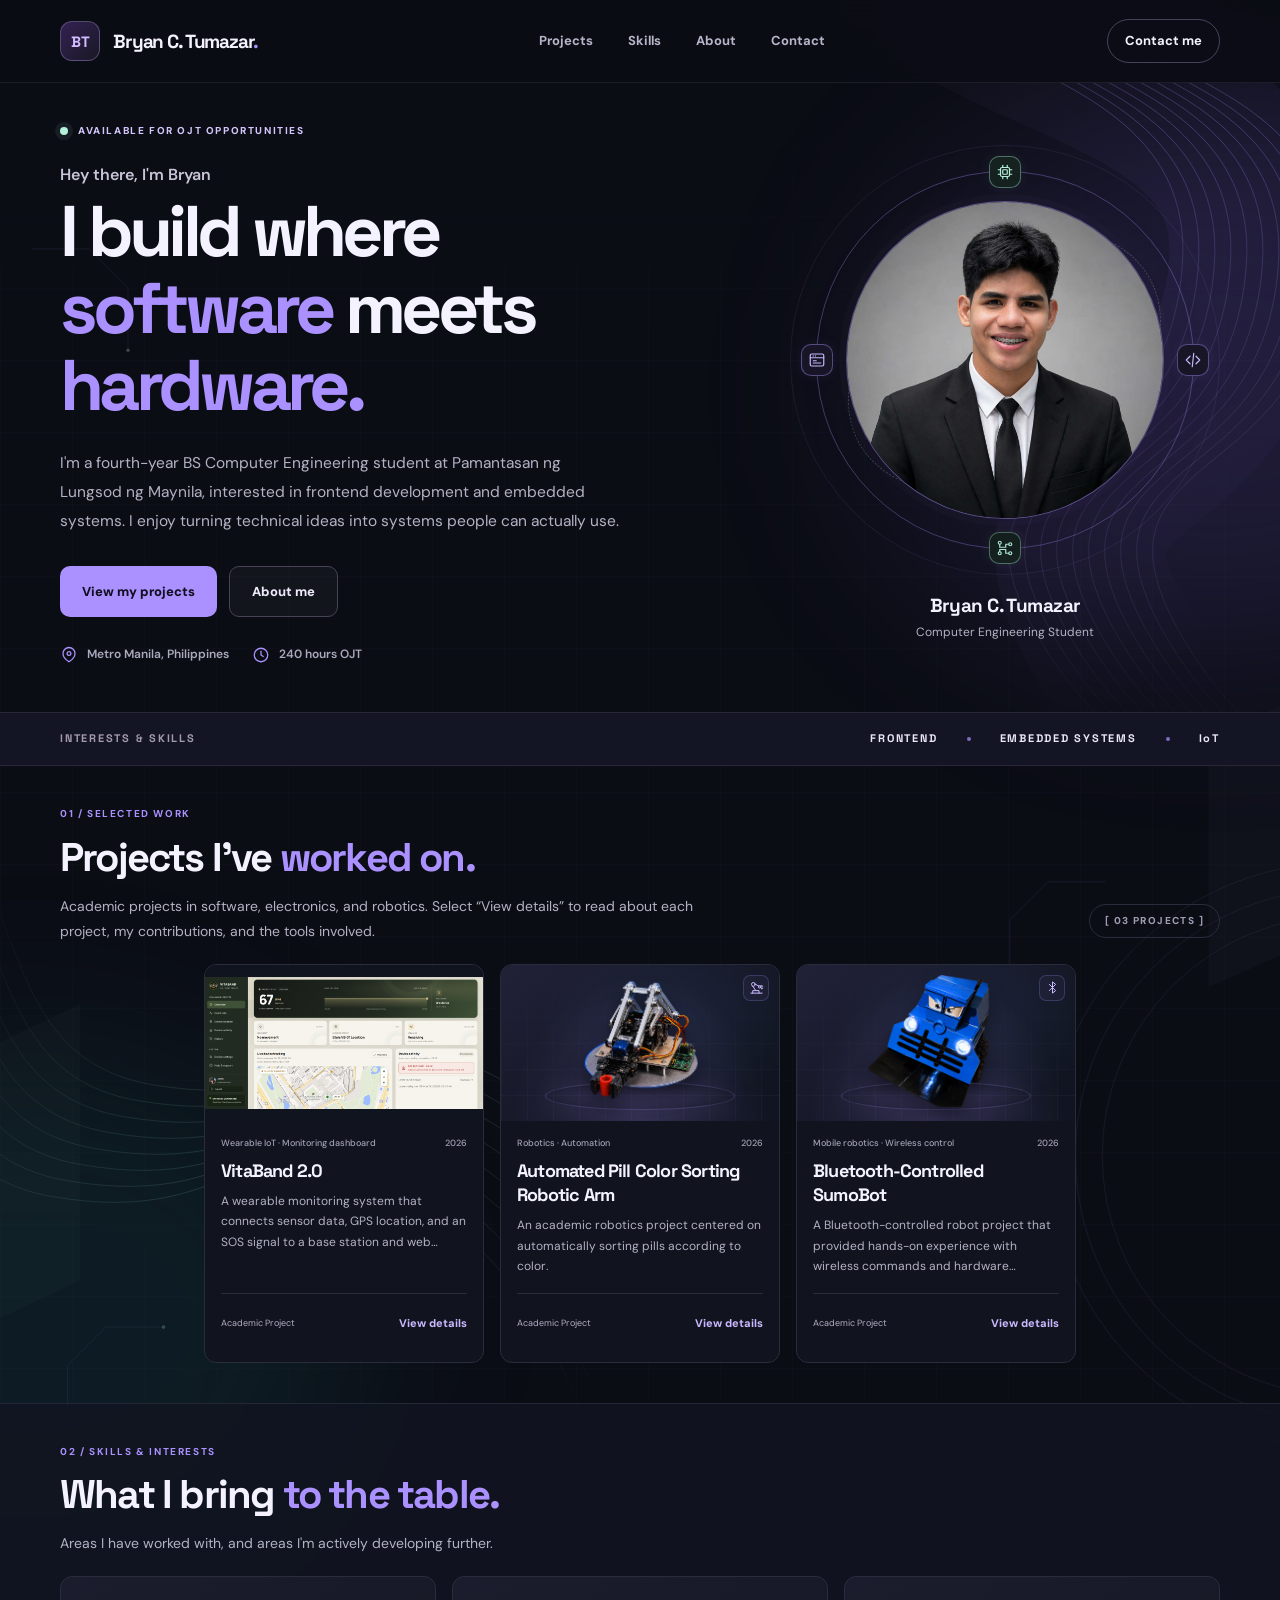
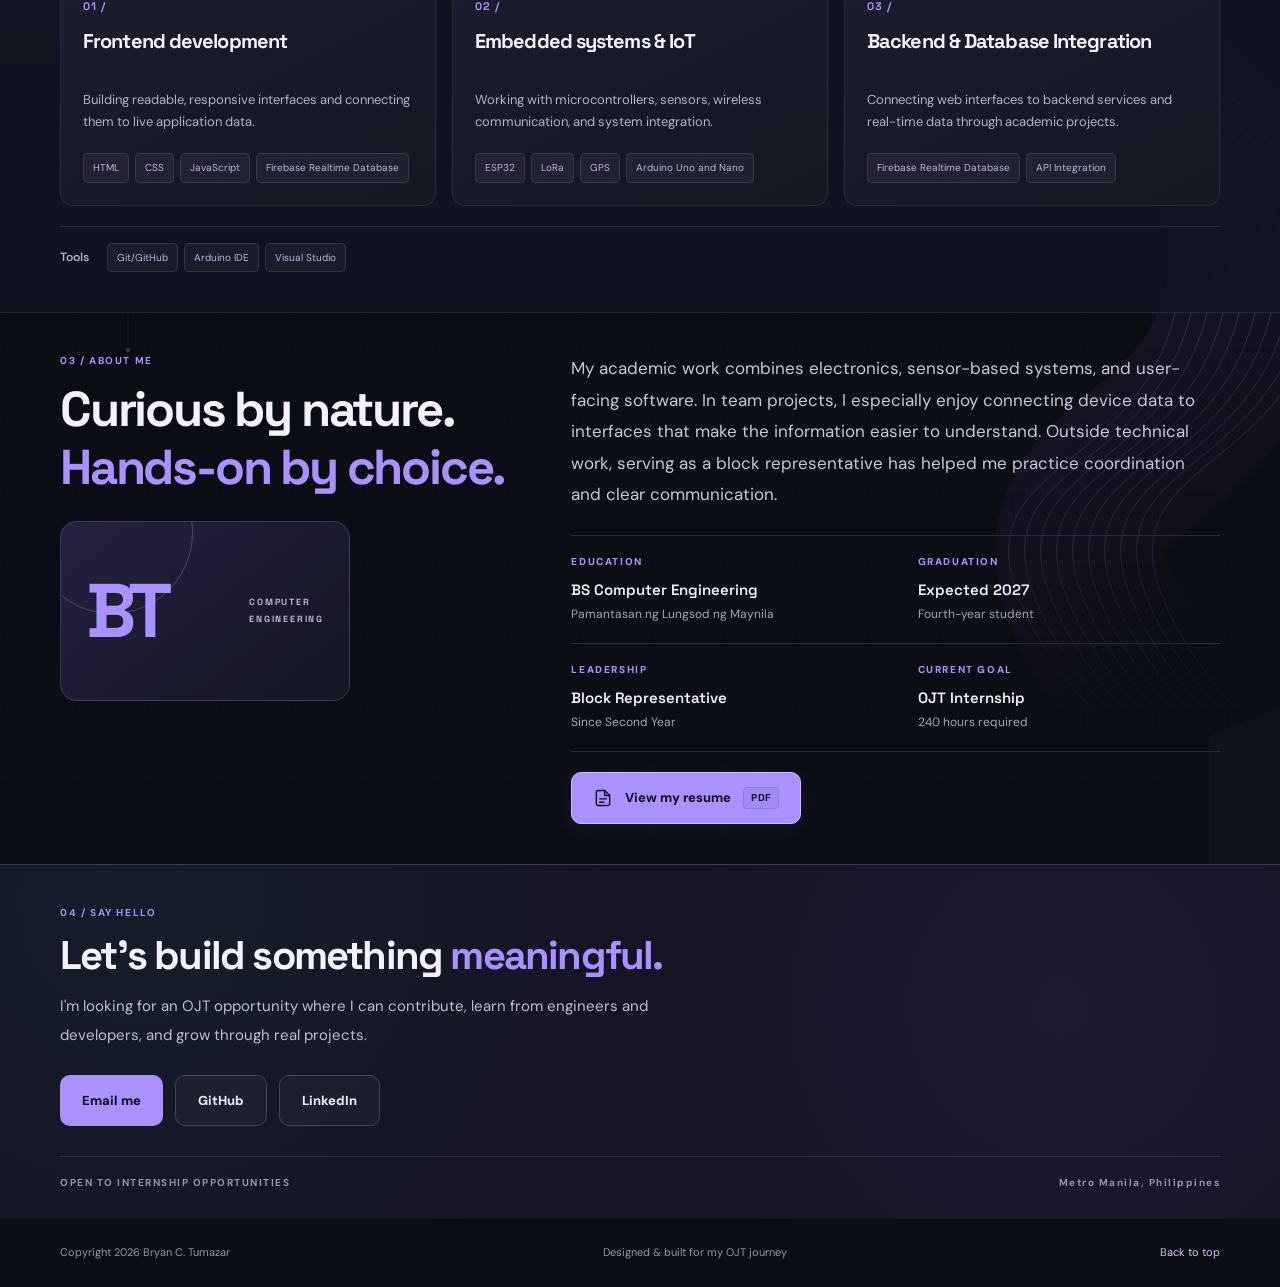
==== commit 89bc534a: "Restore previous portfolio design" ====
--- a/index.html
+++ b/index.html
@@ -5,7 +5,7 @@
     <meta charset="UTF-8" />
     <meta name="viewport" content="width=device-width, initial-scale=1" />
     <meta name="color-scheme" content="dark" />
-    <meta name="theme-color" content="#0b0d14" />
+    <meta name="theme-color" content="#0b0d15" />
     <meta
       name="description"
       content="Portfolio of Bryan C. Tumazar, a Computer Engineering student seeking an OJT internship in frontend development and embedded systems."
@@ -302,16 +302,14 @@
       <!-- Contact buttons only appear when their corresponding data field is valid. -->
       <section class="contact-section" id="contact" aria-labelledby="contact-title">
         <div class="container contact-content">
-          <div class="contact-heading">
-            <p class="section-kicker">04 / SAY HELLO</p>
-            <h2 id="contact-title">
-              Let's build something <span class="accent-text">meaningful.</span>
-            </h2>
-            <p>
-              I'm looking for an OJT opportunity where I can contribute, learn from engineers and
-              developers, and grow through real projects.
-            </p>
-          </div>
+          <p class="section-kicker">04 / SAY HELLO</p>
+          <h2 id="contact-title">
+            Let's build something <span class="accent-text">meaningful.</span>
+          </h2>
+          <p>
+            I'm looking for an OJT opportunity where I can contribute, learn from engineers and
+            developers, and grow through real projects.
+          </p>
           <div id="contact-actions" class="contact-actions"></div>
           <div class="contact-footer">
             <span>OPEN TO INTERNSHIP OPPORTUNITIES</span
--- a/styles.css
+++ b/styles.css
@@ -1,555 +1,1371 @@
-/*
- * Portfolio styles
- * Sections: tokens, base, background, navigation, hero, work, skills, about,
- * contact, dialog, source viewer, responsive rules, and reduced motion.
- */
-
-/* 1. Theme tokens: one place to change colors, typefaces, and page width. */
+﻿/* 1. Theme tokens: shared colors, corners, and maximum page width. */
 :root {
-  color-scheme: dark;
-  --bg: #0b0d14;
-  --surface: #11141f;
-  --text: #f3f1fa;
-  --muted: #b1afc3;
-  --subtle: #858298;
-  --line: #ffffff12;
-  --line-strong: #ffffff20;
-  --accent: #b39aff;
-  --bright: #d5c6ff;
-  --mint: #b5e8d4;
-  --radius: 16px;
-  --wide: 1120px;
-  --font-body: "DM Sans", -apple-system, BlinkMacSystemFont, "Segoe UI", sans-serif;
-  --font-heading: "Space Grotesk", -apple-system, BlinkMacSystemFont, sans-serif;
-  --font-code: "SFMono-Regular", Consolas, "Liberation Mono", monospace;
-  --ease: cubic-bezier(0.2, 0.7, 0.2, 1);
-}
-
-/* 2. Base styles. Border-box includes padding in the declared element width. */
+  --bg: #0b0d15;
+  --bg2: #10131f;
+  --panel: #151825;
+  --panel2: #191d2d;
+  --text: #f4f2ff;
+  --muted: #b3b2c5;
+  --subtle: #777c96;
+  --line: #292c3b;
+  --accent: #aa91ff;
+  --bright: #cabaff;
+  --mint: #b5f1da;
+  --white: #fff;
+  --radius: 21px;
+  --wide: 1160px;
+}
+/* 2. Base styles and accessible keyboard focus. */
 * {
   box-sizing: border-box;
-  scrollbar-width: none;
-}
-
-*::-webkit-scrollbar {
-  display: none;
-  width: 0;
-  height: 0;
-}
-
+}
 html {
   scroll-behavior: smooth;
-  scroll-padding-top: 108px;
-}
-
+  scroll-padding-top: 92px;
+}
 body {
-  position: relative;
-  isolation: isolate;
   margin: 0;
-  overflow-x: hidden;
   background: var(--bg);
   color: var(--text);
-  font-family: var(--font-body);
-  line-height: 1.6;
-  -webkit-font-smoothing: antialiased;
-}
-
-/* Keep the background page still while the project dialog is open. */
+  font-family: "DM Sans", sans-serif;
+  line-height: 1.55;
+  overflow-x: hidden;
+}
 body:has(dialog[open]) {
   overflow: hidden;
 }
-
 ::selection {
   background: var(--accent);
-  color: #151020;
-}
-
+  color: #100d18;
+}
 a {
   color: inherit;
   text-decoration: none;
 }
-
 button {
   font: inherit;
-  touch-action: manipulation;
-}
-
-img,
-svg {
-  display: block;
-}
-
+}
 img {
   max-width: 100%;
-}
-
+  display: block;
+}
+.container {
+  width: min(var(--wide), calc(100% - 80px));
+  margin-inline: auto;
+}
 h1,
 h2,
 h3,
 p {
   margin-top: 0;
 }
-
 h1,
 h2,
 h3 {
-  font-family: var(--font-heading);
-  font-weight: 600;
+  font-family: "Space Grotesk", sans-serif;
   letter-spacing: -0.045em;
 }
-
 button,
 a {
-  outline-offset: 5px;
-}
-
+  outline-offset: 4px;
+}
 button:focus-visible,
 a:focus-visible {
   outline: 2px solid var(--mint);
 }
-
-.container {
-  width: min(var(--wide), calc(100% - 80px));
-  margin-inline: auto;
-}
-
 .skip-link {
-  position: fixed;
+  position: absolute;
   top: -100px;
   left: 20px;
+  background: var(--mint);
+  color: #111;
+  padding: 12px 16px;
   z-index: 100;
-  padding: 12px 16px;
-  border-radius: 8px;
-  background: var(--mint);
-  color: var(--bg);
-}
-
+}
 .skip-link:focus {
   top: 20px;
 }
+.ambient {
+  position: absolute;
+  z-index: -1;
+  pointer-events: none;
+  border-radius: 50%;
+  filter: blur(88px);
+}
+.ambient-one {
+  top: 130px;
+  right: -260px;
+  width: 650px;
+  height: 520px;
+  background: #57449325;
+}
+.ambient-two {
+  top: 1050px;
+  left: -290px;
+  width: 650px;
+  height: 550px;
+  background: #1c6a7020;
+}
+/* 3. Navigation scrolls with the page in the normal document flow. */
+.site-header {
+  position: relative;
+  z-index: 20;
+  border-bottom: 1px solid #ffffff12;
+  background: #0b0d15ea;
+  backdrop-filter: blur(20px);
+  -webkit-backdrop-filter: blur(20px);
+}
+.nav-wrap {
+  height: 82px;
+  display: flex;
+  align-items: center;
+  justify-content: space-between;
+  gap: 24px;
+}
+.brand {
+  display: flex;
+  align-items: center;
+  gap: 13px;
+  white-space: nowrap;
+}
+.brand-mark {
+  display: grid;
+  place-items: center;
+  width: 40px;
+  height: 40px;
+  border: 1px solid #d2bcff4a;
+  background: linear-gradient(135deg, #332252, #191825);
+  border-radius: 12px;
+  font:
+    700 15px "Space Grotesk",
+    sans-serif;
+  color: #d2bcff;
+}
+.brand-name {
+  font:
+    700 19px "Space Grotesk",
+    sans-serif;
+  letter-spacing: -0.06em;
+}
+.brand-dot {
+  color: var(--accent);
+}
+.desktop-nav {
+  display: flex;
+  align-items: center;
+  gap: 35px;
+}
+.desktop-nav a {
+  color: #b6b5c9;
+  font-size: 13px;
+  font-weight: 700;
+  transition: color 0.2s;
+}
+.desktop-nav a:hover {
+  color: var(--white);
+}
+.nav-actions {
+  display: flex;
+  align-items: center;
+  gap: 16px;
+}
+.nav-cta {
+  border: 1px solid #9586bc70;
+  border-radius: 99px;
+  padding: 10px 17px;
+  font-size: 13px;
+  font-weight: 700;
+  transition: 0.2s;
+}
+.nav-cta:hover {
+  background: #b59dff;
+  color: #121022;
+}
+.nav-cta span {
+  margin-left: 12px;
+}
+.menu-toggle {
+  display: none;
+  align-items: center;
+  justify-content: center;
+  flex-direction: column;
+  gap: 5px;
+  height: 40px;
+  width: 42px;
+  border: 1px solid var(--line);
+  background: none;
+  border-radius: 10px;
+}
+.menu-toggle span {
+  height: 2px;
+  width: 18px;
+  background: #fff;
+  border-radius: 4px;
+}
+.mobile-nav {
+  border-top: 1px solid var(--line);
+  background: #111421;
+  padding: 12px 24px 22px;
+}
+.mobile-nav a {
+  display: block;
+  padding: 12px;
+  font-size: 14px;
+}
+.mobile-nav[hidden] {
+  display: none !important;
+}
+/* 4. Hero columns, text, and introductory controls. */
+.hero {
+  display: grid;
+  grid-template-columns: 1.09fr 0.91fr;
+  gap: 36px;
+  align-items: center;
+  padding-block: 40px 48px;
+  min-height: unset;
+}
+.hero-content {
+  position: relative;
+  z-index: 2;
+}
+.eyebrow {
+  display: flex;
+  align-items: center;
+  gap: 10px;
+  color: #d4c6fc;
+  letter-spacing: 0.16em;
+  font-size: 10px;
+  font-weight: 800;
+  margin-bottom: 24px;
+}
+.eyebrow-dot {
+  width: 8px;
+  height: 8px;
+  border-radius: 50%;
+  background: var(--mint);
+  box-shadow: 0 0 0 5px #b5f1da12;
+}
+.hero-hello {
+  font-size: 16px;
+  color: #c9c5d9;
+  margin-bottom: 6px;
+  font-weight: 600;
+}
+.hero h1 {
+  font-size: clamp(42px, 5.6vw, 74px);
+  line-height: 1.07;
+  letter-spacing: -0.065em;
+  max-width: 660px;
+  margin-bottom: 26px;
+}
+.hero h1 em {
+  color: var(--accent);
+  font-style: normal;
+}
+.hero-description {
+  font-size: 15.5px;
+  max-width: 565px;
+  color: var(--muted);
+  line-height: 1.85;
+  margin-bottom: 31px;
+}
+.hero-actions {
+  display: flex;
+  flex-wrap: wrap;
+  gap: 12px;
+}
+.btn {
+  display: inline-flex;
+  align-items: center;
+  justify-content: center;
+  gap: 24px;
+  padding: 14px 22px;
+  border-radius: 10px;
+  font-size: 13px;
+  font-weight: 800;
+  transition:
+    transform 0.2s,
+    background 0.2s,
+    border-color 0.2s;
+  min-height: 51px;
+}
+.btn:hover {
+  transform: translateY(-2px);
+}
+.btn-primary {
+  background: var(--accent);
+  color: #120e1f;
+}
+.btn-primary:hover {
+  background: #c6b5ff;
+}
+.btn-secondary {
+  background: #ffffff08;
+  border: 1px solid #474355;
+  color: #eeeafa;
+}
+.btn-secondary:hover {
+  border-color: #cabaff99;
+  background: #ffffff10;
+}
+.hero-metadata {
+  display: flex;
+  gap: 23px;
+  margin-top: 28px;
+  flex-wrap: wrap;
+  font-size: 12px;
+  color: #aaaabe;
+  font-weight: 600;
+}
+.hero-metadata > span {
+  display: flex;
+  gap: 9px;
+  align-items: center;
+}
+.metadata-icon {
+  display: block;
+  width: 18px;
+  height: 18px;
+  flex-shrink: 0;
+  color: var(--accent);
+}
+/* 5. Specialties strip separates the introduction from the projects. */
+.strip {
+  background: #141524;
+  border-block: 1px solid #292639;
+}
+.strip-inner {
+  display: flex;
+  justify-content: space-between;
+  align-items: center;
+  min-height: 52px;
+  gap: 25px;
+}
+.strip-caption,
+.strip-items {
+  font-family: "Space Grotesk", sans-serif;
+  font-size: 11px;
+  font-weight: 700;
+  letter-spacing: 0.16em;
+  color: #a49aaa;
+}
+.strip-items {
+  display: flex;
+  align-items: center;
+  gap: 29px;
+  color: #ece7fb;
+  flex-wrap: wrap;
+}
+/* 6. Shared section headings and compact project cards. */
+.section {
+  padding-block: 40px;
+}
+.section-header {
+  display: flex;
+  align-items: end;
+  justify-content: space-between;
+  gap: 20px;
+  margin-bottom: 20px;
+}
+.section-kicker {
+  font-size: 10px;
+  letter-spacing: 0.16em;
+  font-weight: 700;
+  color: var(--accent);
+  margin-bottom: 12px;
+}
+.section h2,
+.contact-section h2 {
+  font-size: clamp(30px, 3.2vw, 40px);
+  line-height: 1.2;
+  margin-bottom: 12px;
+  max-width: 730px;
+}
+.accent-text {
+  color: var(--accent);
+}
+.section-copy {
+  color: var(--muted);
+  font-size: 14px;
+  line-height: 1.8;
+  max-width: 650px;
+  margin-bottom: 0;
+}
+.section-count {
+  border: 1px solid var(--line);
+  border-radius: 50px;
+  padding: 8px 15px;
+  white-space: nowrap;
+  color: #9f9db4;
+  font-size: 10px;
+  letter-spacing: 0.14em;
+  font-weight: 800;
+  margin-bottom: 6px;
+}
+.projects-grid {
+  display: grid;
+  grid-template-columns: repeat(3, minmax(0, 280px));
+  justify-content: center;
+  gap: 16px;
+}
+.project-card {
+  min-width: 0;
+  display: flex;
+  flex-direction: column;
+  background: #11141f;
+  border: 1px solid var(--line);
+  border-radius: 12px;
+  overflow: hidden;
+  transition: border-color 0.2s;
+}
+.project-card:hover {
+  border-color: #68598e;
+}
+.project-preview {
+  position: relative;
+  width: 100%;
+  flex: none;
+  aspect-ratio: 16/9;
+  display: block;
+  padding: 0;
+  margin: 0;
+  border: 0;
+  overflow: hidden;
+  background: #191b2d;
+  cursor: default;
+  text-align: left;
+}
+.project-preview img {
+  width: 100%;
+  height: 100%;
+  object-fit: cover;
+  transition: transform 0.6s;
+}
+.project-card:hover img {
+  transform: none;
+}
+.preview-tag {
+  position: absolute;
+  left: 10px;
+  top: 10px;
+  background: #0b0e1be6;
+  color: #d4d0e0;
+  border: 1px solid #ffffff24;
+  padding: 5px 7px;
+  border-radius: 4px;
+  letter-spacing: 0.05em;
+  font-size: 7px;
+  font-weight: 800;
+  backdrop-filter: blur(10px);
+}
+.project-info {
+  padding: 16px;
+  display: flex;
+  flex-direction: column;
+  flex: 1;
+}
+.project-meta {
+  display: flex;
+  justify-content: space-between;
+  gap: 10px;
+  color: #a2a0b5;
+  font-size: 9px;
+  font-weight: 500;
+  letter-spacing: 0;
+  line-height: 1.5;
+}
+.project-heading {
+  font-size: 18px;
+  line-height: 1.35;
+  margin: 8px 0;
+}
+.project-info > p {
+  display: -webkit-box;
+  -webkit-box-orient: vertical;
+  -webkit-line-clamp: 3;
+  overflow: hidden;
+  color: var(--muted);
+  font-size: 12px;
+  line-height: 1.7;
+  min-height: 0;
+  margin-bottom: 16px;
+}
+.project-bottom {
+  display: flex;
+  gap: 10px;
+  align-items: center;
+  justify-content: space-between;
+  flex-wrap: wrap;
+  border-top: 1px solid var(--line);
+  padding-top: 8px;
+  margin-top: auto;
+}
+.status-badge {
+  font-size: 9px;
+  line-height: 1.6;
+  color: #b3afc6;
+}
+.details-link {
+  background: none;
+  border: 0;
+  color: #cab8ff;
+  font-size: 12px;
+  font-weight: 800;
+  cursor: pointer;
+  padding: 5px 0;
+}
+.details-link:hover {
+  text-decoration: underline;
+}
+/* 7. Skills and technology tags. */
+.section-tinted {
+  background: #111421;
+  border-block: 1px solid #242735;
+}
+.section-header.compact {
+  margin-bottom: 20px;
+}
+.expertise-grid {
+  display: grid;
+  grid-template-columns: repeat(3, minmax(0, 1fr));
+  gap: 16px;
+  align-items: stretch;
+}
+.expertise-card {
+  min-width: 0;
+  border: 1px solid var(--line);
+  background: linear-gradient(153deg, #1b1c2d, #151722);
+  border-radius: 12px;
+  padding: 22px;
+  display: flex;
+  flex-direction: column;
+}
+.expertise-number {
+  color: var(--accent);
+  font:
+    700 11px "Space Grotesk",
+    sans-serif;
+  letter-spacing: 0.1em;
+  margin-bottom: 16px;
+}
+.expertise-card h3 {
+  font-size: 20px;
+  line-height: 1.25;
+  min-height: 2.5em;
+  margin-bottom: 10px;
+}
+.expertise-card p {
+  flex: 1;
+  font-size: 13px;
+  line-height: 1.7;
+  color: var(--muted);
+  margin-bottom: 20px;
+}
+.expertise-card .tag-list {
+  gap: 6px;
+  margin-top: 0;
+  align-content: flex-start;
+}
+.expertise-card .skill-tag {
+  max-width: 100%;
+  overflow-wrap: anywhere;
+}
+.tag-list {
+  display: flex;
+  flex-wrap: wrap;
+  gap: 8px;
+  margin: 0;
+  padding: 0;
+  list-style: none;
+}
+.skill-tag {
+  font-size: 10px;
+  padding: 6px 9px;
+  color: #bcb6da;
+  background: #a99aca12;
+  border: 1px solid #a99aca30;
+  border-radius: 5px;
+}
+/* 8. About section and education details. */
+.about-section {
+  display: grid;
+  grid-template-columns: 0.85fr 1.15fr;
+  gap: 32px;
+}
+.about-sidebar h2 {
+  font-size: clamp(33px, 3.9vw, 49px);
+  line-height: 1.18;
+}
+.about-monogram {
+  margin-top: 24px;
+  width: min(290px, 100%);
+  height: 180px;
+  background: linear-gradient(142deg, #242040, #131521);
+  border-radius: 17px;
+  border: 1px solid #a996fa39;
+  display: flex;
+  align-items: center;
+  justify-content: space-between;
+  padding: 25px;
+  overflow: hidden;
+  position: relative;
+}
+.about-monogram:after {
+  content: "";
+  width: 160px;
+  height: 160px;
+  border: 1px solid #c5b1ff45;
+  border-radius: 50%;
+  position: absolute;
+  left: -30px;
+  top: -70px;
+}
+.about-monogram span {
+  font:
+    700 76px "Space Grotesk",
+    sans-serif;
+  letter-spacing: -0.09em;
+  color: var(--accent);
+}
+.about-monogram small {
+  font:
+    700 9px "Space Grotesk",
+    sans-serif;
+  line-height: 1.8;
+  letter-spacing: 0.2em;
+  color: #bcb0d7;
+}
+.about-lead {
+  font-size: 17px;
+  line-height: 1.85;
+  color: #c9c7d7;
+  margin-bottom: 24px;
+}
+.about-facts {
+  display: grid;
+  grid-template-columns: repeat(2, minmax(0, 1fr));
+  border-top: 1px solid var(--line);
+  border-bottom: 1px solid var(--line);
+  row-gap: 0;
+}
+.fact {
+  padding: 18px 12px 19px 0;
+  display: flex;
+  flex-direction: column;
+  gap: 6px;
+}
+.fact:nth-child(2n) {
+  padding-left: 22px;
+}
+.fact:nth-child(-n + 2) {
+  border-bottom: 1px solid var(--line);
+}
+.fact-label {
+  font-size: 10px;
+  color: var(--accent);
+  font-weight: 800;
+  letter-spacing: 0.16em;
+  margin-bottom: 5px;
+}
+.fact strong {
+  font:
+    600 15px "Space Grotesk",
+    sans-serif;
+}
+.fact > span:last-child {
+  font-size: 12px;
+  color: #a6a4b8;
+}
+.text-link {
+  display: inline-block;
+  color: var(--bright);
+  font-size: 13px;
+  font-weight: 800;
+  margin-top: 20px;
+  border-bottom: 1px solid #b39aff77;
+  padding-bottom: 4px;
+}
+/* 9. Contact section and footer. */
+.contact-section {
+  background:
+    radial-gradient(circle at 83% 40%, #4f3b7927, transparent 35%),
+    radial-gradient(circle at 11% 10%, #164c4528, transparent 40%), #151425;
+  border-top: 1px solid #403651;
+  padding-block: 40px 28px;
+}
+.contact-content > p:not(.section-kicker) {
+  max-width: 600px;
+  color: #c1bdd0;
+  line-height: 1.9;
+  font-size: 15px;
+}
+.contact-section h2 {
+  max-width: 800px;
+}
+.contact-actions {
+  display: flex;
+  flex-wrap: wrap;
+  align-items: center;
+  gap: 12px;
+  margin-top: 24px;
+  min-height: 55px;
+}
+.contact-placeholder {
+  border: 1px dashed #655f7a;
+  border-radius: 10px;
+  color: #a9a3c0 !important;
+  background: #161424;
+  padding: 16px 20px;
+  font-size: 13px !important;
+  max-width: 600px !important;
+}
+.contact-placeholder code {
+  color: #d6c8ff;
+}
+.contact-footer {
+  display: flex;
+  justify-content: space-between;
+  align-items: center;
+  gap: 18px;
+  border-top: 1px solid #ffffff1f;
+  margin-top: 28px;
+  padding-top: 18px;
+  color: #9a94b1;
+  font-size: 10px;
+  letter-spacing: 0.15em;
+  font-weight: 700;
+}
+.footer {
+  background: #0b0d15;
+}
+.footer-inner {
+  display: flex;
+  justify-content: space-between;
+  align-items: center;
+  gap: 18px;
+  min-height: 68px;
+  font-size: 11px;
+  color: #9693a7;
+}
+.footer-inner a {
+  color: #d2c4fa;
+}
+/* 10. Native project dialog and its details. */
+.project-dialog {
+  color: var(--text);
+  background: #161826;
+  border: 1px solid #8170a36e;
+  border-radius: 20px;
+  width: min(620px, calc(100% - 30px));
+  max-height: min(82vh, 900px);
+  padding: 37px 39px;
+  box-shadow: 0 25px 100px #0008;
+}
+.project-dialog::backdrop {
+  background: #07080ddc;
+  backdrop-filter: blur(7px);
+}
+.dialog-close {
+  position: absolute;
+  top: 19px;
+  right: 20px;
+  background: #ffffff13;
+  border: 1px solid #6b617a;
+  color: #f4f2ff;
+  height: 36px;
+  width: 36px;
+  border-radius: 50%;
+  font-size: 24px;
+  cursor: pointer;
+  display: grid;
+  place-items: center;
+}
+.project-dialog h2 {
+  font-size: clamp(28px, 3.4vw, 37px);
+  line-height: 1.2;
+  margin: 0 35px 15px 0;
+}
+.dialog-summary {
+  color: #d0cce0;
+  line-height: 1.8;
+  margin-bottom: 19px;
+}
+.dialog-meta {
+  display: flex;
+  gap: 20px;
+  color: #bca8f6;
+  font-size: 11px;
+  font-weight: 800;
+  border-bottom: 1px solid #ffffff24;
+  padding-bottom: 23px;
+  margin-bottom: 23px;
+}
+.project-dialog h3 {
+  font-size: 15px;
+  margin-top: 23px;
+  margin-bottom: 8px;
+  letter-spacing: 0;
+}
+.project-dialog p:not(.section-kicker),
+.project-dialog li:not(.skill-tag) {
+  font-size: 13px;
+  line-height: 1.8;
+  color: #bdbacc;
+}
+.project-dialog ul:not(.tag-list) {
+  margin: 0 0 22px;
+  padding-left: 18px;
+}
+.project-dialog li:not(.skill-tag) {
+  padding-left: 5px;
+  margin-bottom: 6px;
+}
+.dialog-takeaway {
+  display: flex;
+  flex-direction: column;
+  gap: 5px;
+  border-left: 3px solid var(--accent);
+  padding: 13px 15px;
+  margin-top: 23px;
+  background: #a68ef510;
+  font-size: 12px;
+}
+.dialog-takeaway strong {
+  color: #e6dfff;
+}
+.dialog-takeaway span {
+  color: #bfb9d2;
+}
+/* 11. Responsive layout: adapt columns and controls to the available space. */
+@media (max-width: 1100px) {
+  .projects-grid {
+    grid-template-columns: repeat(2, minmax(0, 1fr));
+  }
+  .desktop-nav {
+    gap: 20px;
+  }
+  .hero {
+    gap: 22px;
+  }
+  .strip-inner {
+    align-items: flex-start;
+    padding-block: 16px;
+    flex-direction: column;
+    gap: 10px;
+  }
+  .strip-items {
+    gap: 18px;
+  }
+}
+@media (max-width: 850px) {
+  .container {
+    width: min(var(--wide), calc(100% - 44px));
+  }
+  .hero {
+    grid-template-columns: 1fr;
+    gap: 28px;
+    padding-block: 36px 40px;
+    min-height: unset;
+  }
+  .hero-content {
+    max-width: 680px;
+  }
+  .about-section {
+    grid-template-columns: 1fr;
+    gap: 28px;
+  }
+  .about-monogram {
+    display: none;
+  }
+}
+@media (max-width: 760px) {
+  .nav-wrap {
+    height: 71px;
+  }
+  .desktop-nav,
+  .nav-cta {
+    display: none;
+  }
+  .menu-toggle {
+    display: flex;
+  }
+  .section {
+    padding-block: 32px;
+  }
+  .section-header {
+    align-items: flex-start;
+    flex-direction: column;
+    gap: 14px;
+  }
+  .section-count {
+    margin: 0;
+  }
+  .project-info {
+    padding: 16px;
+  }
+  .project-meta {
+    font-size: 9px;
+  }
+  .projects-grid {
+    gap: 16px;
+  }
+  .project-heading {
+    font-size: 18px;
+  }
+  .strip-items {
+    gap: 14px;
+    font-size: 10px;
+  }
+}
+@media (max-width: 610px) {
+  .container {
+    width: calc(100% - 34px);
+  }
+  .brand-name {
+    font-size: 17px;
+  }
+  .hero {
+    padding-block: 28px 32px;
+    gap: 26px;
+  }
+  .eyebrow {
+    margin-bottom: 22px;
+    font-size: 9px;
+  }
+  .hero-hello {
+    font-size: 14px;
+  }
+  .hero h1 {
+    font-size: clamp(39px, 10vw, 53px);
+  }
+  .hero-description {
+    font-size: 14px;
+  }
+  .hero-actions {
+    gap: 10px;
+  }
+  .btn {
+    padding: 12px 16px;
+    font-size: 12px;
+    gap: 14px;
+    min-height: 47px;
+  }
+  .hero-metadata {
+    gap: 10px 20px;
+    margin-top: 27px;
+    font-size: 11px;
+  }
+  .strip-inner {
+    padding-block: 14px;
+  }
+  .strip-items {
+    row-gap: 7px;
+  }
+  .section h2,
+  .contact-section h2 {
+    font-size: 30px;
+  }
+  .section-copy {
+    font-size: 13px;
+  }
+  .projects-grid {
+    grid-template-columns: 1fr;
+    gap: 16px;
+  }
+  .project-preview {
+    aspect-ratio: 16/9;
+  }
+  .project-info > p {
+    min-height: unset;
+  }
+  .expertise-grid {
+    grid-template-columns: 1fr;
+    gap: 14px;
+  }
+  .expertise-card {
+    padding: 20px;
+  }
+  .expertise-card h3 {
+    min-height: 0;
+  }
+  .expertise-number {
+    margin-bottom: 12px;
+  }
+  .about-lead {
+    font-size: 15px;
+  }
+  .about-facts {
+    grid-template-columns: 1fr;
+  }
+  .fact,
+  .fact:nth-child(2n) {
+    padding: 18px 0 21px;
+    border-bottom: 1px solid var(--line);
+  }
+  .fact:last-child {
+    border-bottom: 0;
+  }
+  .contact-section {
+    padding-block: 32px 24px;
+  }
+  .contact-footer {
+    flex-direction: column;
+    align-items: flex-start;
+    margin-top: 24px;
+  }
+  .footer-inner {
+    flex-wrap: wrap;
+    justify-content: space-between;
+    padding-block: 16px;
+    min-height: 76px;
+  }
+  .footer-inner > span:nth-child(2) {
+    display: none;
+  }
+  .project-dialog {
+    padding: 32px 23px;
+  }
+  .project-dialog h2 {
+    font-size: 29px;
+  }
+}
+@media (prefers-reduced-motion: reduce) {
+  html {
+    scroll-behavior: auto;
+  }
+  *,
+  *:before,
+  *:after {
+    animation-duration: 0.01ms !important;
+    transition-duration: 0.01ms !important;
+  }
+}
 
-/* 3. Decoration is behind the content and cannot intercept pointer events. */
+/* Contain the decorative glow without widening the page. */
+body {
+  position: relative;
+}
 .ambient-wrap {
   position: absolute;
   inset: 0;
+  overflow: hidden;
   z-index: -1;
+  pointer-events: none;
+}
+@media (max-width: 360px) {
+  .brand-name {
+    font-size: 15px;
+  }
+  .brand {
+    gap: 9px;
+  }
+  .nav-wrap {
+    gap: 12px;
+  }
+}
+
+/* Clear labels and comfortable controls. */
+button {
+  touch-action: manipulation;
+}
+.desktop-nav a {
+  display: inline-flex;
+  align-items: center;
+  min-height: 44px;
+}
+.nav-cta {
+  display: inline-flex;
+  align-items: center;
+  min-height: 44px;
+}
+.menu-toggle {
+  width: auto;
+  min-width: 68px;
+  min-height: 44px;
+  padding: 8px 12px;
+  font-size: 13px;
+  font-weight: 700;
+  color: var(--text);
+  cursor: pointer;
+}
+
+.details-link {
+  min-height: 44px;
+  padding: 8px 0;
+  border: 0;
+  border-radius: 4px;
+  line-height: 1.4;
+  font-size: 11px;
+}
+.details-link:hover {
+  color: var(--white);
+  text-decoration: underline;
+  background: transparent;
+}
+.footer-inner a,
+.text-link {
+  display: inline-flex;
+  align-items: center;
+  min-height: 44px;
+}
+.dialog-close {
+  width: auto;
+  min-width: 68px;
+  height: 44px;
+  padding: 0 14px;
+  border-radius: 8px;
+  font-size: 13px;
+  font-weight: 700;
+}
+.project-dialog h2 {
+  margin-right: 85px;
+}
+.hero-portrait {
+  width: 100%;
+  max-width: 430px;
+  min-width: 0;
+  justify-self: end;
+  margin: 0;
+  border: 1px solid #7770b35c;
+  border-radius: 24px;
   overflow: hidden;
-  pointer-events: none;
+  background: #171926;
+  box-shadow: 0 24px 65px #00000030;
+}
+.portrait-image-wrap {
+  width: 100%;
+  aspect-ratio: 4/4.5;
+  overflow: hidden;
+  background: #1a1929;
+}
+.portrait-image-wrap img {
+  width: 100%;
+  height: 100%;
+  object-fit: cover;
+  object-position: center 30%;
+}
+.portrait-caption {
+  display: flex;
+  flex-direction: column;
+  gap: 5px;
+  padding: 22px 25px;
+  border-top: 1px solid #7770b333;
+}
+.portrait-caption strong {
+  font:
+    700 19px "Space Grotesk",
+    sans-serif;
+  letter-spacing: -0.03em;
+  color: var(--text);
+}
+.portrait-caption span {
+  font-size: 12px;
+  color: var(--muted);
+}
+@media (max-width: 850px) {
+  .hero-portrait {
+    justify-self: center;
+    max-width: 430px;
+  }
+}
+@media (max-width: 610px) {
+  .hero-portrait {
+    max-width: 360px;
+    border-radius: 18px;
+  }
+  .portrait-caption {
+    padding: 19px 21px;
+  }
+  .portrait-caption strong {
+    font-size: 18px;
+  }
+  .project-dialog h2 {
+    margin-right: 70px;
+  }
+}
+@media (max-width: 760px) {
+  .nav-wrap {
+    gap: 12px;
+  }
+  .brand {
+    gap: 9px;
+  }
+}
+@media (max-width: 760px) {
+  .nav-cta {
+    display: none;
+  }
 }
 
-.ambient-wrap::before {
+/* Brief entrance animations and hover feedback keep the compact layout steady. */
+.project-card {
+  transition:
+    transform 0.24s ease,
+    border-color 0.24s ease,
+    box-shadow 0.24s ease;
+}
+.project-preview img,
+.portrait-image-wrap img {
+  transition: transform 0.45s cubic-bezier(0.2, 0.7, 0.2, 1);
+}
+.btn,
+.nav-cta,
+.details-link {
+  transition:
+    transform 0.2s ease,
+    background-color 0.2s ease,
+    color 0.2s ease,
+    border-color 0.2s ease,
+    box-shadow 0.2s ease;
+}
+.desktop-nav a {
+  position: relative;
+}
+.desktop-nav a::after {
   content: "";
   position: absolute;
-  inset: 0;
-  opacity: 0.48;
-  background: url("assets/abstract-background.svg") center top / max(100%, 1200px) auto repeat-y;
-}
-
-.ambient-wrap::after {
-  content: "";
-  position: absolute;
-  inset: 0;
-  opacity: 0.25;
-  background-image:
-    linear-gradient(#b39aff0a 1px, transparent 1px),
-    linear-gradient(90deg, #b39aff0a 1px, transparent 1px);
-  background-size: 80px 80px;
-  mask-image: linear-gradient(transparent, #000 12%, #000 80%, transparent);
-  -webkit-mask-image: linear-gradient(transparent, #000 12%, #000 80%, transparent);
-}
-
-.ambient {
-  position: absolute;
-  border-radius: 50%;
-  filter: blur(90px);
-}
-
-.ambient-one {
-  top: 80px;
-  right: -140px;
-  width: 580px;
-  height: 520px;
-  background: #7160ae24;
-}
-
-.ambient-two {
-  top: 1000px;
-  left: -260px;
-  width: 600px;
-  height: 500px;
-  background: #336b6a16;
-}
-
-/* 4. Navigation. Sticky positioning keeps controls accessible while scrolling. */
-.site-header {
-  position: sticky;
-  top: 16px;
-  z-index: 20;
-  width: min(var(--wide), calc(100% - 80px));
-  margin: 16px auto 0;
-  border: 1px solid var(--line-strong);
-  border-radius: var(--radius);
-  background: #11141ee0;
-  box-shadow:
-    0 8px 30px #00000016,
-    inset 0 1px 0 #ffffff04;
-  backdrop-filter: blur(24px);
-  -webkit-backdrop-filter: blur(24px);
-  transition:
-    box-shadow 0.25s ease,
-    border-color 0.25s ease;
-}
-
-.site-header.is-scrolled {
-  border-color: #c3b6ff28;
-  box-shadow: 0 14px 40px #00000040;
-}
-
-.nav-wrap {
-  display: flex;
-  align-items: center;
-  justify-content: space-between;
-  gap: 24px;
-  width: 100%;
-  height: 66px;
-  padding-inline: 18px;
-}
-
-.brand {
-  display: inline-flex;
-  align-items: center;
-  gap: 11px;
-  white-space: nowrap;
-}
-
-.brand-mark {
-  display: grid;
-  place-items: center;
-  width: 36px;
-  height: 36px;
-  border: 1px solid #c9b6ff30;
-  border-radius: 11px;
-  background: linear-gradient(145deg, #b39aff20, #b39aff06);
-  color: var(--bright);
-  font: 600 13px var(--font-heading);
-}
-
-.brand-name {
-  font: 600 17px var(--font-heading);
-  letter-spacing: -0.045em;
-}
-
-.brand-dot {
-  color: var(--accent);
-}
-
-.desktop-nav {
-  display: flex;
-  align-items: center;
-  gap: 6px;
-}
-
-.desktop-nav a {
-  display: inline-flex;
-  align-items: center;
-  min-height: 44px;
-  padding-inline: 13px;
-  border-radius: 9px;
-  color: var(--muted);
-  font-size: 12px;
-  font-weight: 500;
-  transition:
-    color 0.2s ease,
-    background-color 0.2s ease;
-}
-
-.desktop-nav a:hover,
-.desktop-nav a[aria-current] {
-  background: #ffffff06;
-  color: var(--text);
-}
-
-.nav-cta {
-  display: inline-flex;
-  align-items: center;
-  justify-content: center;
-  min-height: 40px;
-  padding: 8px 15px;
-  border: 1px solid #c1adff36;
-  border-radius: 10px;
-  background: #b39aff09;
-  color: var(--bright);
-  font-size: 12px;
-  font-weight: 600;
-}
-
-.nav-cta:hover {
-  background: #b39aff18;
-  border-color: #c1adff65;
-}
-
-.menu-toggle {
-  display: none;
-  align-items: center;
-  justify-content: center;
-  min-width: 64px;
-  min-height: 44px;
-  padding: 8px 12px;
-  border: 1px solid var(--line-strong);
-  border-radius: 9px;
-  background: #ffffff05;
-  color: var(--text);
-  font-size: 12px;
-  cursor: pointer;
-}
-
-.mobile-nav {
-  padding: 8px 12px 12px;
-  border-top: 1px solid var(--line);
-}
-
-.mobile-nav a {
-  display: block;
-  padding: 12px;
-  border-radius: 8px;
-  font-size: 14px;
-}
-
-.mobile-nav a[aria-current] {
-  background: #b39aff10;
-  color: var(--bright);
-}
-
-.mobile-nav[hidden] {
-  display: none;
-}
-
-/* 5. Shared buttons retain comfortable touch targets even with compact labels. */
-.btn {
-  display: inline-flex;
-  align-items: center;
-  justify-content: center;
-  gap: 12px;
-  min-height: 48px;
-  padding: 12px 20px;
-  border: 1px solid transparent;
-  border-radius: 11px;
-  font-size: 12px;
-  font-weight: 700;
-  line-height: 1.5;
-  transition:
-    transform 0.2s var(--ease),
-    background-color 0.2s ease,
-    border-color 0.2s ease,
-    box-shadow 0.2s ease;
-}
-
-.btn-primary {
-  border-color: #d5c3ff45;
-  background: linear-gradient(135deg, #c1a9ff, #a88cf4);
-  color: #191222;
-  box-shadow:
-    inset 0 1px 0 #ffffff24,
-    0 4px 18px #b39aff12;
-}
-
-.btn-secondary {
-  border-color: var(--line-strong);
-  background: #ffffff04;
-  color: var(--text);
-}
-
-.btn-secondary:hover {
-  border-color: #c4b5ec50;
-  background: #ffffff09;
-}
-
+  left: 0;
+  right: 0;
+  bottom: 6px;
+  height: 1px;
+  background: var(--accent);
+  transform: scaleX(0);
+  transform-origin: left;
+  transition: transform 0.2s ease;
+}
+.desktop-nav a:focus-visible::after {
+  transform: scaleX(1);
+}
 .btn:active {
   transform: scale(0.98);
 }
+.project-dialog[open] {
+  animation: dialog-enter 0.2s cubic-bezier(0.2, 0.7, 0.2, 1);
+}
+.mobile-nav:not([hidden]) {
+  animation: menu-enter 0.18s ease-out;
+}
+@keyframes dialog-enter {
+  from {
+    opacity: 0;
+    transform: translateY(10px) scale(0.985);
+  }
+  to {
+    opacity: 1;
+    transform: none;
+  }
+}
+@keyframes menu-enter {
+  from {
+    opacity: 0;
+    transform: translateY(-6px);
+  }
+  to {
+    opacity: 1;
+    transform: none;
+  }
+}
+@media (hover: hover) and (pointer: fine) {
+  .project-card:hover {
+    transform: translateY(-4px);
+    box-shadow: 0 10px 24px #00000024;
+  }
+  .hero-portrait:hover .portrait-image-wrap img {
+    transform: scale(1.025);
+  }
+  .desktop-nav a:hover::after {
+    transform: scaleX(1);
+  }
+  .btn-primary:hover {
+    box-shadow: 0 5px 18px #aa91ff20;
+  }
+}
+@media (prefers-reduced-motion: reduce) {
+  html {
+    scroll-behavior: auto;
+  }
+  *,
+  *::before,
+  *::after {
+    animation: none !important;
+    transition: none !important;
+  }
+  .project-card:hover,
+  .project-card:hover .project-preview img,
+  .hero-portrait:hover .portrait-image-wrap img,
+  .btn:hover,
+  .btn:active {
+    transform: none;
+  }
+}
 
-/* 6. Hero: grid controls the text/photo columns; absolute positioning builds the orbit. */
-.hero {
-  display: grid;
-  grid-template-columns: 1.2fr 0.8fr;
-  align-items: center;
-  gap: 48px;
-  padding-block: 52px 44px;
+.dialog-preview {
+  margin: 0 0 18px;
+}
+.dialog-preview img {
+  width: 100%;
+  height: auto;
+  border: 1px solid var(--line);
+  border-radius: 10px;
+}
+.dialog-preview figcaption {
+  margin-top: 7px;
+  font-size: 10px;
+  color: var(--muted);
+  letter-spacing: 0.03em;
+}
+.dialog-actions {
+  display: flex;
+  flex-wrap: wrap;
+  gap: 10px;
+  margin-bottom: 18px;
 }
 
-.hero-content {
-  position: relative;
-  z-index: 2;
-  min-width: 0;
-}
-
-.eyebrow {
-  display: inline-flex;
-  align-items: center;
-  gap: 9px;
-  margin-bottom: 22px;
-  padding: 7px 10px;
-  border: 1px solid #b5e8d419;
-  border-radius: 6px;
-  background: #b5e8d405;
-  color: #c5d9d2;
-  font-size: 9px;
-  font-weight: 500;
-  letter-spacing: 0.12em;
-}
-
-.eyebrow-dot {
-  width: 5px;
-  height: 5px;
-  flex-shrink: 0;
-  border-radius: 50%;
-  background: var(--mint);
-  box-shadow: 0 0 0 4px #b5e8d40a;
-}
-
-.hero-hello {
-  margin-bottom: 10px;
-  color: #c5c0d1;
-  font-size: 14px;
-}
-
-.hero h1 {
-  max-width: 630px;
-  margin-bottom: 22px;
-  font-size: clamp(44px, 4.8vw, 68px);
-  font-weight: 500;
-  line-height: 1.08;
-  letter-spacing: -0.06em;
-  text-wrap: balance;
-}
-
-.hero h1 em {
-  color: var(--accent);
-  font-style: normal;
-}
-
-.hero-description {
-  max-width: 520px;
-  margin-bottom: 26px;
-  color: var(--muted);
-  font-size: 14px;
-  line-height: 1.9;
-}
-
-.hero-actions,
-.hero-metadata {
-  display: flex;
-  align-items: center;
-  flex-wrap: wrap;
-}
-
-.hero-actions {
-  gap: 10px;
-}
-
-.hero-metadata {
-  gap: 12px 22px;
-  margin-top: 25px;
-  color: var(--subtle);
-  font-size: 10px;
-}
-
-.hero-metadata > span {
-  display: inline-flex;
-  align-items: center;
-  gap: 7px;
-}
-
-.metadata-icon {
-  width: 15px;
-  height: 15px;
-  flex-shrink: 0;
-  color: #ad9acb;
-}
-
+/* Orbiting accents frame the profile photo without covering the face. */
 .hero-portrait {
-  width: 100%;
-  max-width: 390px;
-  min-width: 0;
-  justify-self: center;
-  margin: 0;
-}
-
+  border: 0;
+  border-radius: 0;
+  overflow: visible;
+  background: transparent;
+  box-shadow: none;
+}
 .portrait-visual {
   position: relative;
   isolation: isolate;
   width: 100%;
   aspect-ratio: 1;
 }
-
 .portrait-visual::before {
   content: "";
   position: absolute;
-  inset: 4%;
+  inset: 6%;
   border-radius: 50%;
-  background: radial-gradient(circle, #b39aff19, transparent 70%);
-}
-
+  background: radial-gradient(circle, #aa91ff18, transparent 70%);
+  pointer-events: none;
+}
 .portrait-orbits {
   position: absolute;
   inset: 0;
+  overflow: hidden;
   z-index: 1;
-  overflow: hidden;
   pointer-events: none;
   user-select: none;
 }
-
 .portrait-orbit {
   position: absolute;
   display: block;
-  border: 1px solid #b39aff30;
+  border: 1px solid #aa91ff55;
   border-radius: 50%;
 }
-
 .portrait-orbit-guide {
   inset: 0;
-  border-color: #b39aff10;
-}
-
+  border-color: #aa91ff18;
+}
 .portrait-orbit-primary {
-  --orbit-period: 32s;
+  --orbit-period: 28s;
   inset: 6%;
   animation: portrait-orbit-spin var(--orbit-period) linear infinite;
 }
-
-.portrait-orbit-plane {
-  position: absolute;
-  inset: 11%;
-  transform: rotate(-30deg) scaleY(0.7);
-}
-
-.portrait-orbit-secondary {
-  inset: 0;
-  border-style: dashed;
-  border-color: #b5e8d42a;
-  animation: portrait-orbit-spin 22s linear infinite reverse;
-}
-
-.portrait-image-wrap {
-  position: absolute;
-  inset: 13%;
-  z-index: 2;
-  overflow: hidden;
-  border: 1px solid #c3b3ea40;
-  border-radius: 50%;
-  background: var(--surface);
-  box-shadow:
-    0 0 0 8px #b39aff04,
-    0 18px 50px #00000045;
-}
-
-.portrait-image-wrap img {
-  width: 100%;
-  height: 100%;
-  object-fit: cover;
-  object-position: center 30%;
-}
-
 .orbit-satellite {
   position: absolute;
   top: 50%;
@@ -558,293 +1374,282 @@
   height: 32px;
   transform: translateY(-50%);
 }
+.portrait-orbit-plane {
+  position: absolute;
+  inset: 11%;
+  transform: rotate(-30deg) scaleY(0.7);
+}
+.portrait-orbit-secondary {
+  inset: 0;
+  border-color: #b5f1da45;
+  border-style: dashed;
+  animation: portrait-orbit-spin 15s linear infinite reverse;
+}
 
-/* Equal and opposite rotation keeps the icons upright along the orbit. */
+.portrait-visual .portrait-image-wrap {
+  position: absolute;
+  inset: 13%;
+  width: auto;
+  z-index: 2;
+  aspect-ratio: auto;
+  border: 1px solid #aa91ff70;
+  border-radius: 50%;
+  box-shadow:
+    0 0 0 7px #aa91ff06,
+    0 14px 44px #00000038;
+}
+.portrait-caption {
+  align-items: center;
+  text-align: center;
+  padding: 18px 12px 0;
+  border-top: 0;
+}
+@keyframes portrait-orbit-spin {
+  from {
+    transform: rotate(0deg);
+  }
+  to {
+    transform: rotate(360deg);
+  }
+}
+@media (prefers-reduced-motion: reduce) {
+  .portrait-orbit-primary,
+  .portrait-orbit-secondary,
+  .orbit-component {
+    animation: none;
+  }
+}
+
+/* Hide scrollbar tracks without disabling page or dialog scrolling. */
+html,
+body,
+* {
+  scrollbar-width: none;
+  -ms-overflow-style: none;
+}
+html::-webkit-scrollbar,
+body::-webkit-scrollbar,
+*::-webkit-scrollbar {
+  display: none;
+  width: 0;
+  height: 0;
+}
+
+/* Counter-rotation keeps the software and hardware symbols upright. */
 .orbit-component {
   display: grid;
   place-items: center;
   width: 100%;
   height: 100%;
-  border: 1px solid #b39aff40;
+  border: 1px solid #aa91ff70;
   border-radius: 10px;
-  background: #1a1828;
+  background: #191727;
   color: var(--bright);
+  box-shadow: 0 0 14px #aa91ff16;
   animation: portrait-orbit-spin var(--orbit-period) linear infinite reverse;
 }
-
 .orbit-component svg {
-  width: 17px;
-  height: 17px;
-}
-
+  display: block;
+  width: 18px;
+  height: 18px;
+}
 .orbit-component-hardware {
-  border-color: #b5e8d435;
-  background: #15201f;
+  border-color: #b5f1da60;
+  background: #152220;
   color: var(--mint);
-}
-
+  box-shadow: 0 0 14px #b5f1da12;
+}
 .satellite-chip {
   top: -16px;
+  left: 50%;
   right: auto;
-  left: 50%;
   transform: translateX(-50%);
 }
-
 .satellite-browser {
+  left: -16px;
   right: auto;
-  left: -16px;
-}
-
+}
 .satellite-circuit {
   top: auto;
-  right: auto;
   bottom: -16px;
   left: 50%;
+  right: auto;
   transform: translateX(-50%);
 }
+@media (max-width: 610px) {
+  .orbit-satellite {
+    width: 28px;
+    height: 28px;
+    right: -14px;
+  }
+  .satellite-chip {
+    top: -14px;
+    right: auto;
+  }
+  .satellite-browser {
+    left: -14px;
+    right: auto;
+  }
+  .satellite-circuit {
+    bottom: -14px;
+    right: auto;
+  }
+  .orbit-component {
+    border-radius: 8px;
+  }
+  .orbit-component svg {
+    width: 16px;
+    height: 16px;
+  }
+}
+@media (prefers-reduced-motion: reduce) {
+  .orbit-component {
+    animation: none;
+  }
+}
 
-.portrait-caption {
-  display: flex;
-  flex-direction: column;
-  align-items: center;
-  gap: 3px;
-  width: fit-content;
+/* Abstract contour lines and a quiet engineering grid sit behind the content. */
+body {
+  isolation: isolate;
+}
+.ambient-wrap {
+  background-image: url("assets/abstract-background.svg");
+  background-position: center top;
+  background-size: max(100%, 1200px) auto;
+  background-repeat: repeat-y;
+}
+.ambient-wrap::before {
+  content: "";
+  position: absolute;
+  inset: 0;
+  background-image:
+    linear-gradient(#aa91ff0b 1px, transparent 1px),
+    linear-gradient(90deg, #aa91ff0b 1px, transparent 1px);
+  background-size: 72px 72px;
+  opacity: 0.4;
+  mask-image: linear-gradient(to bottom, transparent, #000 12%, #000 80%, transparent);
+  -webkit-mask-image: linear-gradient(to bottom, transparent, #000 12%, #000 80%, transparent);
+}
+.ambient-one {
+  background: #57449342;
+}
+.ambient-two {
+  background: #1c6a702c;
+}
+.section-tinted {
+  background: #111421e6;
+}
+@media (max-width: 610px) {
+  .ambient-wrap {
+    background-position: 60% top;
+  }
+  .ambient-wrap::before {
+    background-size: 56px 56px;
+    opacity: 0.28;
+  }
+}
+
+/* SVG icons and CSS dots render consistently without emoji fonts. */
+.strip-separator {
+  display: inline-block;
+  flex-shrink: 0;
+  width: 4px;
+  height: 4px;
+  border-radius: 50%;
+  background: var(--accent);
+  opacity: 0.7;
+}
+
+/* A prominent resume button keeps the PDF easy to find. */
+.resume-button {
+  gap: 12px;
+  min-width: 230px;
   max-width: 100%;
-  margin: 10px auto 0;
-  padding: 11px 22px;
-  border: 1px solid var(--line);
-  border-radius: 12px;
-  background: #ffffff03;
-  text-align: center;
+  margin-top: 20px;
+  padding: 14px 18px;
+  border: 1px solid #cdbbff;
+  box-shadow: 0 5px 20px #aa91ff16;
+}
+.resume-button svg {
+  display: block;
+  width: 20px;
+  height: 20px;
+  flex-shrink: 0;
+}
+.resume-format {
+  padding: 5px 7px;
+  border: 1px solid #21163824;
+  border-radius: 4px;
+  background: #2116380d;
+  font-size: 10px;
+  line-height: 1;
+  font-weight: 700;
+  letter-spacing: 0.04em;
+}
+@media (max-width: 610px) {
+  .resume-button {
+    width: 100%;
+    min-width: 0;
+  }
 }
 
-.portrait-caption strong {
-  font-family: var(--font-heading);
-  font-size: 14px;
-  font-weight: 500;
-  letter-spacing: -0.02em;
-}
-
-.portrait-caption span {
-  color: var(--subtle);
-  font-size: 10px;
-}
-
-/* 7. Section headings and the specialties strip establish a consistent hierarchy. */
-.strip {
-  border-block: 1px solid var(--line);
-  background: #ffffff02;
-}
-
-.strip-inner,
-.strip-items {
-  display: flex;
-  align-items: center;
-}
-
-.strip-inner {
-  justify-content: space-between;
-  gap: 20px;
-  min-height: 54px;
-}
-
-.strip-caption,
-.strip-items {
-  font-family: var(--font-heading);
-  font-size: 9px;
-  font-weight: 500;
-  letter-spacing: 0.14em;
-}
-
-.strip-caption {
-  color: var(--subtle);
-}
-
-.strip-items {
-  flex-wrap: wrap;
-  gap: 24px;
-  color: #d8d3e5;
-}
-
-.strip-separator {
-  width: 3px;
-  height: 3px;
-  flex-shrink: 0;
-  border-radius: 50%;
-  background: #a38cbf;
-}
-
-.section {
-  padding-block: 44px;
-}
-
-.section-header {
-  display: flex;
-  align-items: flex-end;
-  justify-content: space-between;
-  gap: 20px;
-  margin-bottom: 24px;
-}
-
-.section-kicker {
-  margin-bottom: 12px;
-  color: var(--accent);
-  font-size: 9px;
-  font-weight: 600;
-  letter-spacing: 0.16em;
-  line-height: 1.7;
-}
-
-.section h2,
-.contact-section h2 {
-  max-width: 730px;
-  margin-bottom: 12px;
-  font-size: clamp(30px, 3vw, 38px);
-  font-weight: 500;
-  line-height: 1.2;
-  text-wrap: balance;
-}
-
-.accent-text {
-  color: var(--accent);
-}
-
-.section-copy {
-  max-width: 620px;
-  margin-bottom: 0;
-  color: var(--muted);
-  font-size: 13px;
-  line-height: 1.85;
-}
-
-.section-count {
-  flex-shrink: 0;
-  margin-bottom: 3px;
-  padding: 7px 12px;
-  border: 1px solid var(--line-strong);
-  border-radius: 7px;
-  color: var(--subtle);
-  font-size: 9px;
-  font-weight: 500;
-  letter-spacing: 0.12em;
-}
-
-/* 8. Compact project cards. Contain shows the full dashboard without cropping. */
-.projects-grid {
-  display: grid;
-  grid-template-columns: repeat(3, minmax(0, 1fr));
-  max-width: 936px;
-  margin-inline: auto;
-  justify-content: center;
-  gap: 18px;
-}
-
-.project-card {
-  display: flex;
-  flex-direction: column;
-  min-width: 0;
-  overflow: hidden;
-  border: 1px solid var(--line-strong);
-  border-radius: var(--radius);
-  background: linear-gradient(155deg, #171a26, #11141f 65%);
-  box-shadow:
-    0 8px 24px #00000014,
-    inset 0 1px 0 #ffffff04;
-  transition:
-    transform 0.25s var(--ease),
-    border-color 0.25s ease,
-    box-shadow 0.25s ease;
-}
-
-.project-preview {
-  position: relative;
-  flex-shrink: 0;
-  width: 100%;
-  aspect-ratio: 16 / 9;
-  overflow: hidden;
-  border-bottom: 1px solid var(--line);
-  background: #151824;
-}
-
-.project-preview img {
-  width: 100%;
-  height: 100%;
-  object-fit: cover;
-}
-
-.project-preview-contain,
-.dialog-preview-contain > img {
+/* Preserve the full composition of supplied project images. */
+.project-preview-contain {
   background: #10141e;
 }
-
 .project-preview-contain img {
   object-fit: contain;
 }
 
-.preview-tag {
-  position: absolute;
-  top: 10px;
-  left: 10px;
-  padding: 4px 7px;
-  border: 1px solid var(--line-strong);
-  border-radius: 4px;
-  background: #0b0d14dc;
-  color: var(--muted);
-  font-size: 8px;
-}
-
-/* Product stages give the transparent robot photos a subtle engineering backdrop. */
+/* Dark product presentation for the transparent SumoBot cutout. */
 .product-stage {
   position: relative;
   isolation: isolate;
   overflow: hidden;
   background:
-    radial-gradient(ellipse at 65% 30%, #48659b20, transparent 60%),
-    radial-gradient(ellipse at 50% 100%, #b39aff22, transparent 70%),
-    linear-gradient(145deg, #202131, #121521 75%);
-}
-
+    radial-gradient(ellipse at 62% 35%, #344c7938, transparent 55%),
+    radial-gradient(ellipse at 50% 100%, #aa91ff35, transparent 65%),
+    linear-gradient(145deg, #212138, #111521 72%);
+}
 .product-stage::before {
   content: "";
   position: absolute;
   inset: 0;
   z-index: 0;
   background-image:
-    linear-gradient(#b39aff09 1px, transparent 1px),
-    linear-gradient(90deg, #b39aff09 1px, transparent 1px);
-  background-size: 28px 28px;
+    linear-gradient(#aa91ff0d 1px, transparent 1px),
+    linear-gradient(90deg, #aa91ff0d 1px, transparent 1px);
+  background-size: 26px 26px;
   mask-image: linear-gradient(transparent, #000);
   -webkit-mask-image: linear-gradient(transparent, #000);
   pointer-events: none;
 }
-
 .product-stage::after {
   content: "";
   position: absolute;
+  left: 16%;
   right: 16%;
   bottom: 7%;
-  left: 16%;
+  height: 17%;
   z-index: 0;
-  height: 17%;
-  border: 1px solid #b39aff25;
+  border: 1px solid #aa91ff38;
   border-radius: 50%;
-  background: radial-gradient(ellipse, #b39aff12, transparent 70%);
-  box-shadow: 0 0 28px #b39aff0c;
+  background: radial-gradient(ellipse, #aa91ff20, transparent 70%);
+  box-shadow: 0 0 28px #aa91ff16;
   pointer-events: none;
 }
-
 .product-stage > img {
   position: relative;
   z-index: 1;
   width: 100%;
   height: 100%;
-  padding: 10px 26px 14px;
+  padding: 9px 24px 13px;
+  object-fit: contain;
+  object-position: center;
   border: 0;
   border-radius: 0;
-  object-fit: contain;
   filter: drop-shadow(0 10px 9px #00000070);
 }
-
 .product-mark {
   position: absolute;
   top: 10px;
@@ -854,670 +1659,54 @@
   place-items: center;
   width: 26px;
   height: 26px;
-  border: 1px solid #b39aff24;
+  border: 1px solid #aa91ff36;
   border-radius: 7px;
-  background: #b39aff08;
-  color: #c4b5e4;
-}
-
+  background: #aa91ff0d;
+  color: #c9b9ff;
+}
 .product-mark svg {
-  width: 14px;
-  height: 14px;
-}
-
-.project-info {
-  display: flex;
-  flex: 1;
-  flex-direction: column;
-  padding: 18px;
-}
-
-.project-meta {
-  display: flex;
-  justify-content: space-between;
-  gap: 8px;
-  color: var(--subtle);
-  font-size: 9px;
-  line-height: 1.6;
-}
-
-.project-heading {
-  margin: 9px 0;
-  font-size: 18px;
-  font-weight: 500;
-  line-height: 1.35;
-  letter-spacing: -0.035em;
-}
-
-/* Summaries are shortened visually; the complete text stays available in View details. */
-.project-info > p {
-  display: -webkit-box;
-  overflow: hidden;
-  margin-bottom: 18px;
-  color: var(--muted);
-  font-size: 12px;
-  line-height: 1.8;
-  -webkit-box-orient: vertical;
-  -webkit-line-clamp: 3;
-}
-
-.project-bottom {
-  display: flex;
-  align-items: center;
-  justify-content: space-between;
-  flex-wrap: wrap;
-  gap: 8px;
-  margin-top: auto;
-  padding-top: 6px;
-  border-top: 1px solid var(--line);
-}
-
-.status-badge {
-  color: var(--subtle);
-  font-size: 9px;
-}
-
-.details-link {
-  min-height: 44px;
-  padding: 8px 0 8px 8px;
-  border: 0;
-  border-radius: 4px;
-  background: transparent;
-  color: var(--bright);
-  font-size: 11px;
-  font-weight: 600;
-  cursor: pointer;
-}
-
-.details-link:hover {
-  color: #fff;
-  text-decoration: underline;
-  text-underline-offset: 4px;
-}
-
-/* 9. Skills. Flex keeps descriptions flexible and places tags at the card bottom. */
-.section-tinted {
-  border-block: 1px solid var(--line);
-  background: #11131dcc;
-}
-
-.expertise-grid {
-  display: grid;
-  grid-template-columns: repeat(3, minmax(0, 1fr));
-  gap: 16px;
-}
-
-.expertise-card {
-  display: flex;
-  flex-direction: column;
-  min-width: 0;
-  padding: 22px;
-  border: 1px solid var(--line-strong);
-  border-radius: var(--radius);
-  background: linear-gradient(145deg, #1b1d2a90, #141722);
-  box-shadow: inset 0 1px 0 #ffffff03;
-}
-
-.expertise-number {
-  margin-bottom: 18px;
-  color: #b09ccf;
-  font: 500 10px var(--font-heading);
-  letter-spacing: 0.1em;
-}
-
-.expertise-card h3 {
-  min-height: 2.5em;
-  margin-bottom: 12px;
-  font-size: 19px;
-  font-weight: 500;
-  line-height: 1.25;
-  letter-spacing: -0.035em;
-}
-
-.expertise-card p {
-  flex: 1;
-  margin-bottom: 20px;
-  color: var(--muted);
-  font-size: 12px;
-  line-height: 1.8;
-}
-
-.tag-list {
-  display: flex;
-  flex-wrap: wrap;
-  gap: 6px;
-  margin: 0;
-  padding: 0;
-  list-style: none;
-}
-
-.skill-tag {
-  max-width: 100%;
-  padding: 5px 8px;
-  border: 1px solid #b39aff1c;
-  border-radius: 6px;
-  background: #b39aff06;
-  color: #beb5d2;
-  font-size: 9px;
-  line-height: 1.6;
-  overflow-wrap: anywhere;
-}
-
-.skills-tools {
-  display: flex;
-  align-items: center;
-  gap: 12px 18px;
-  margin-top: 20px;
-  padding-top: 16px;
-  border-top: 1px solid var(--line);
-}
-
-.skills-tools h3 {
-  flex-shrink: 0;
-  margin: 0;
-  color: var(--subtle);
-  font-size: 11px;
-  font-weight: 500;
-  letter-spacing: 0;
-}
-
-/* 10. About and resume. Facts are real content; the monogram is decorative. */
-.about-section {
-  display: grid;
-  grid-template-columns: 0.85fr 1.15fr;
-  gap: 48px;
-}
-
-.about-sidebar h2 {
-  font-size: clamp(30px, 3vw, 39px);
-  line-height: 1.2;
-}
-
-.about-monogram {
-  position: relative;
-  display: flex;
-  align-items: center;
-  justify-content: space-between;
-  width: min(260px, 100%);
-  height: 135px;
-  overflow: hidden;
-  margin-top: 25px;
-  padding: 22px;
-  border: 1px solid #b39aff1c;
-  border-radius: var(--radius);
-  background: linear-gradient(145deg, #b39aff0a, #b39aff02);
-}
-
-.about-monogram::before {
-  content: "";
-  position: absolute;
-  top: -80px;
-  left: -30px;
-  width: 180px;
-  height: 180px;
-  border: 1px solid #b39aff20;
-  border-radius: 50%;
-}
-
-.about-monogram span {
-  color: var(--accent);
-  font: 500 60px var(--font-heading);
-  letter-spacing: -0.08em;
-}
-
-.about-monogram small {
-  color: var(--subtle);
-  font-size: 8px;
-  letter-spacing: 0.16em;
-  line-height: 1.9;
-}
-
-.about-lead {
-  margin-bottom: 23px;
-  color: #c3bed0;
-  font-size: 15px;
-  line-height: 1.95;
-}
-
-.about-facts {
-  display: grid;
-  grid-template-columns: repeat(2, minmax(0, 1fr));
-  border-block: 1px solid var(--line);
-}
-
-.fact {
-  display: flex;
-  flex-direction: column;
-  gap: 6px;
-  min-width: 0;
-  padding: 17px 16px 17px 0;
-}
-
-.fact:nth-child(2n) {
-  padding-left: 20px;
-}
-
-.fact:nth-child(-n + 2) {
-  border-bottom: 1px solid var(--line);
-}
-
-.fact-label {
-  margin-bottom: 3px;
-  color: #ab99c7;
-  font-size: 8px;
-  font-weight: 600;
-  letter-spacing: 0.14em;
-}
-
-.fact strong {
-  font-family: var(--font-heading);
-  font-size: 14px;
-  font-weight: 500;
-}
-
-.fact > span:last-child {
-  color: var(--subtle);
-  font-size: 11px;
-}
-
-.resume-button {
-  gap: 12px;
-  min-width: 230px;
-  max-width: 100%;
-  margin-top: 22px;
-  padding: 14px 18px;
-}
-
-.resume-button svg {
-  width: 18px;
-  height: 18px;
-  flex-shrink: 0;
-}
-
-.resume-format {
-  padding: 4px 6px;
-  border: 1px solid #21163824;
-  border-radius: 4px;
-  background: #21163809;
-  font-size: 9px;
-  line-height: 1;
-}
-
-/* 11. Contact is a contained panel with one clear group of actions. */
-.contact-section {
-  padding-block: 8px 24px;
-}
-
-.contact-content {
-  display: grid;
-  grid-template-columns: 1fr auto;
-  align-items: center;
-  column-gap: 32px;
-  padding: 32px;
-  border: 1px solid #b39aff24;
-  border-radius: 22px;
-  background:
-    radial-gradient(ellipse at 100% 0, #b39aff0c, transparent 70%),
-    linear-gradient(135deg, #191a29, #11151f);
-  box-shadow: inset 0 1px 0 #ffffff04;
-}
-
-.contact-heading {
-  min-width: 0;
-}
-
-.contact-section h2 {
-  max-width: 600px;
-  font-size: clamp(28px, 2.6vw, 34px);
-}
-
-.contact-heading > p:not(.section-kicker) {
-  max-width: 560px;
-  margin-bottom: 0;
-  color: var(--muted);
-  font-size: 13px;
-  line-height: 1.85;
-}
-
-.contact-actions {
-  display: flex;
-  align-items: center;
-  flex-wrap: wrap;
-  gap: 8px;
-}
-
-.contact-actions .btn {
-  padding-inline: 16px;
-  font-size: 11px;
-}
-
-.contact-placeholder {
-  max-width: 280px;
-  margin: 0;
-  color: var(--muted);
-  font-size: 13px;
-}
-
-.contact-footer {
-  display: flex;
-  grid-column: 1 / -1;
-  align-items: center;
-  justify-content: space-between;
-  flex-wrap: wrap;
-  gap: 12px;
-  margin-top: 26px;
-  padding-top: 17px;
-  border-top: 1px solid var(--line);
-  color: var(--subtle);
-  font-size: 8px;
-  letter-spacing: 0.12em;
-}
-
-.footer-inner {
-  display: flex;
-  align-items: center;
-  justify-content: space-between;
-  gap: 18px;
-  min-height: 64px;
-  padding-bottom: 12px;
-  color: var(--subtle);
-  font-size: 10px;
-}
-
-.footer-inner a {
-  display: inline-flex;
-  align-items: center;
-  min-height: 44px;
-  color: #c1b4d9;
-}
-
-/* 12. Native project dialog: the browser supplies modal focus and Escape handling. */
-.project-dialog {
-  width: min(620px, calc(100% - 32px));
-  max-height: 84vh;
-  max-height: 84dvh;
-  padding: 30px;
-  border: 1px solid #c2b0f238;
-  border-radius: 20px;
-  background: #141722;
-  color: var(--text);
-  box-shadow: 0 30px 100px #00000070;
-}
-
-.project-dialog::backdrop {
-  background: #080a10d9;
-  backdrop-filter: blur(9px);
-  -webkit-backdrop-filter: blur(9px);
-}
-
-.dialog-close {
-  position: absolute;
-  top: 18px;
-  right: 18px;
-  min-width: 66px;
-  min-height: 44px;
-  padding: 8px 12px;
-  border: 1px solid var(--line-strong);
-  border-radius: 9px;
-  background: #ffffff06;
-  color: var(--text);
-  font-size: 12px;
-  cursor: pointer;
-}
-
-.dialog-close:hover {
-  border-color: #c2b0f26a;
-}
-
-.project-dialog .section-kicker {
-  padding-right: 75px;
-}
-
-.project-dialog h2 {
-  margin: 0 75px 20px 0;
-  font-size: 31px;
-  font-weight: 500;
-  line-height: 1.2;
-}
-
-.dialog-preview {
-  margin: 0 0 18px;
-}
-
-.dialog-preview img {
-  width: 100%;
-  height: auto;
-  border: 1px solid var(--line-strong);
-  border-radius: 10px;
-}
-
-.dialog-preview-contain > img {
-  max-height: min(42vh, 320px);
-  object-fit: contain;
-}
-
+  display: block;
+  width: 15px;
+  height: 15px;
+}
 .dialog-preview.product-stage {
-  aspect-ratio: 16 / 10;
-  border: 1px solid var(--line-strong);
+  aspect-ratio: 16/10;
+  border: 1px solid var(--line);
   border-radius: 12px;
 }
-
 .dialog-preview.product-stage > img {
   height: 100%;
   padding: 20px 40px 28px;
-  border: 0;
-  border-radius: 0;
+}
+.dialog-preview.product-stage .product-mark {
+  top: 14px;
+  right: 14px;
+  width: 34px;
+  height: 34px;
+}
+.dialog-preview.product-stage .product-mark svg {
+  width: 20px;
+  height: 20px;
 }
 
-.dialog-preview figcaption {
-  margin-top: 8px;
-  color: var(--muted);
-  font-size: 10px;
+/* Keep wide dashboard screenshots fully visible without enlarging the card. */
+.dialog-preview-contain > img {
+  height: auto;
+  max-height: min(42vh, 320px);
+  object-fit: contain;
+  background: #10141e;
 }
 
-.dialog-actions {
-  display: flex;
-  flex-wrap: wrap;
-  gap: 10px;
-  margin-bottom: 18px;
-}
-
-.project-dialog p:not(.section-kicker),
-.project-dialog li {
-  color: var(--muted);
-  font-size: 13px;
-  line-height: 1.85;
-}
-
-.dialog-meta {
-  display: flex;
-  gap: 18px;
-  margin-block: 20px;
-  padding-bottom: 20px;
-  border-bottom: 1px solid var(--line);
-  color: var(--accent);
-  font-size: 10px;
-}
-
-.project-dialog h3 {
-  margin-block: 22px 8px;
-  font-size: 15px;
-  letter-spacing: -0.02em;
-}
-
-.project-dialog ul:not(.tag-list) {
-  padding-left: 18px;
-}
-
-.project-dialog li:not(.skill-tag) {
-  padding-left: 4px;
-  margin-bottom: 6px;
-}
-
-.project-dialog .skill-tag {
-  font-size: 10px;
-  line-height: 1.6;
-}
-
-.dialog-takeaway {
-  display: flex;
-  flex-direction: column;
-  gap: 5px;
-  margin-top: 23px;
-  padding: 14px 16px;
-  border-left: 2px solid var(--accent);
-  border-radius: 0 8px 8px 0;
-  background: #b39aff08;
-  font-size: 12px;
-}
-
-.dialog-takeaway span {
-  color: var(--muted);
-}
-
-/* 13. Source viewer: pre-wrap keeps the sketch readable without horizontal scrolling. */
-.source-page {
-  max-width: 1000px;
-  padding-block: 28px 40px;
-}
-
-.source-back {
-  display: inline-flex;
-  align-items: center;
-  min-height: 44px;
-  margin-bottom: 18px;
-  color: var(--bright);
-  font-size: 13px;
-}
-
-.source-back:hover {
-  text-decoration: underline;
-}
-
-.source-page h1 {
-  margin-bottom: 12px;
-  font-size: clamp(28px, 4vw, 40px);
-  line-height: 1.15;
-}
-
-.source-description {
-  max-width: 650px;
-  margin-bottom: 18px;
-  color: var(--muted);
-  font-size: 14px;
-  line-height: 1.85;
-}
-
-.source-toolbar {
-  display: flex;
-  align-items: center;
-  justify-content: space-between;
-  flex-wrap: wrap;
-  gap: 12px;
-  margin-block: 22px 14px;
-}
-
-.source-filename {
-  min-width: 0;
-  margin: 0;
-  color: var(--muted);
-  font: 12px var(--font-code);
-  overflow-wrap: anywhere;
-}
-
-.source-code {
-  margin: 0;
-  padding: 22px;
-  border: 1px solid var(--line-strong);
-  border-radius: 12px;
-  background: #10131e;
-  color: #ddd6f3;
-  font: 13px/1.8 var(--font-code);
-  white-space: pre-wrap;
-  overflow-wrap: anywhere;
-  tab-size: 2;
-}
-
-.source-code code {
-  font: inherit;
-}
-
-/* 14. Motion uses transforms; hover movement is limited to a precise pointer. */
-@keyframes portrait-orbit-spin {
-  from {
-    transform: rotate(0deg);
-  }
-  to {
-    transform: rotate(360deg);
-  }
-}
-
-@keyframes dialog-enter {
-  from {
-    opacity: 0;
-    transform: translateY(8px) scale(0.99);
-  }
-  to {
-    opacity: 1;
-    transform: none;
-  }
-}
-
-.project-dialog[open] {
-  animation: dialog-enter 0.2s var(--ease);
-}
-
-@media (hover: hover) and (pointer: fine) {
-  .project-card:hover {
-    transform: translateY(-3px);
-    border-color: #c1adff4d;
-    box-shadow:
-      0 14px 30px #00000028,
-      inset 0 1px 0 #ffffff06;
-  }
-  .btn:hover {
-    transform: translateY(-2px);
-  }
-  .btn-primary:hover {
-    box-shadow:
-      inset 0 1px 0 #ffffff35,
-      0 6px 22px #b39aff22;
-  }
-}
-
-/* 15. Responsive rules follow content space, not a particular device brand. */
+/* Keep the skills balanced, with compact rows on intermediate screens. */
 @media (max-width: 1000px) {
-  .hero {
-    gap: 26px;
-    grid-template-columns: 1.15fr 0.85fr;
-  }
-  .hero h1 {
-    font-size: clamp(44px, 5.4vw, 58px);
-  }
-  .desktop-nav a {
-    padding-inline: 9px;
-  }
   .expertise-grid {
     grid-template-columns: 1fr;
   }
-  .about-section {
-    gap: 30px;
-  }
-  .about-monogram {
-    width: 230px;
-  }
-  .contact-content {
-    grid-template-columns: 1fr;
-  }
-  .contact-actions {
-    margin-top: 22px;
-  }
-}
-
+}
 @media (min-width: 611px) and (max-width: 1000px) {
   .expertise-card {
     display: grid;
-    grid-template-columns: 30px minmax(0, 1fr) 168px;
+    grid-template-columns: 32px minmax(0, 1fr) 168px;
     column-gap: 16px;
     row-gap: 8px;
     padding: 20px;
@@ -1526,14 +1715,14 @@
     grid-column: 1;
     grid-row: 1 / span 2;
     margin: 0;
-    line-height: 24px;
+    line-height: 25px;
   }
   .expertise-card h3 {
     grid-column: 2;
     grid-row: 1;
     min-height: 0;
     margin: 0;
-    font-size: 18px;
+    font-size: 19px;
   }
   .expertise-card p {
     grid-column: 2;
@@ -1547,274 +1736,107 @@
   }
 }
 
-@media (max-width: 850px) {
-  .container,
-  .site-header {
-    width: calc(100% - 44px);
-  }
-  .nav-wrap {
-    width: 100%;
-  }
-  .hero {
-    grid-template-columns: 1fr;
-    gap: 26px;
-    padding-block: 40px;
-  }
-  .hero-content {
-    max-width: 660px;
-  }
-  .hero h1 {
-    max-width: 640px;
-    font-size: clamp(44px, 7.5vw, 60px);
-  }
-  .hero-portrait {
-    max-width: 340px;
-  }
-  .projects-grid {
-    grid-template-columns: repeat(3, minmax(0, 1fr));
-    gap: 12px;
-  }
-  .project-info {
-    padding: 14px;
-  }
-  .project-heading {
-    font-size: 16px;
-  }
-  .project-meta {
-    font-size: 8px;
-  }
-  .about-section {
-    grid-template-columns: 1fr;
-    gap: 24px;
-  }
-  .about-monogram {
-    display: none;
-  }
-}
-
-@media (max-width: 760px) {
-  .site-header {
-    top: 10px;
-    margin-top: 10px;
-    border-radius: 13px;
-  }
-  .nav-wrap {
-    height: 62px;
-    padding-inline: 12px;
-    gap: 12px;
-  }
-  .desktop-nav,
-  .nav-cta {
-    display: none;
-  }
-  .menu-toggle {
-    display: inline-flex;
-  }
-  .section {
-    padding-block: 36px;
-  }
-  .section-header {
-    align-items: flex-start;
-    flex-direction: column;
-    gap: 14px;
-  }
-  .section-count {
-    margin-bottom: 0;
-  }
-  .projects-grid {
-    grid-template-columns: repeat(2, minmax(0, 1fr));
-    max-width: 576px;
-    gap: 16px;
-  }
-  .project-info {
-    padding: 16px;
-  }
-  .project-heading {
-    font-size: 18px;
-  }
-  .project-meta {
-    font-size: 9px;
-  }
-  .strip-inner {
-    align-items: flex-start;
-    flex-direction: column;
-    gap: 8px;
-    padding-block: 14px;
-  }
-  .strip-items {
-    gap: 18px;
-  }
-}
-
+/* Supporting tools stay compact below the main skill cards. */
+.skills-tools {
+  display: flex;
+  align-items: center;
+  gap: 12px 18px;
+  margin-top: 20px;
+  padding-top: 16px;
+  border-top: 1px solid var(--line);
+}
+.skills-tools h3 {
+  flex-shrink: 0;
+  margin: 0;
+  color: var(--muted);
+  font-size: 12px;
+  font-weight: 600;
+  letter-spacing: 0;
+}
+.skills-tools .tag-list {
+  min-width: 0;
+  list-style: none;
+  margin: 0;
+  padding: 0;
+  gap: 6px;
+}
 @media (max-width: 610px) {
-  .container,
-  .site-header {
-    width: calc(100% - 36px);
-  }
-  .nav-wrap {
-    width: 100%;
-  }
-  .brand-name {
-    font-size: 15px;
-  }
-  .brand {
-    gap: 9px;
-  }
-  .brand-mark {
-    width: 32px;
-    height: 32px;
-    font-size: 12px;
-    border-radius: 9px;
-  }
-  .hero {
-    gap: 28px;
-    padding-block: 30px 32px;
-  }
-  .hero h1 {
-    max-width: 540px;
-    font-size: clamp(39px, 10vw, 54px);
-    letter-spacing: -0.055em;
-  }
-  .hero-hello {
-    font-size: 13px;
-  }
-  .eyebrow {
-    margin-bottom: 20px;
-    font-size: 8px;
-    letter-spacing: 0.1em;
-  }
-  .hero-description {
-    font-size: 13px;
-    line-height: 1.85;
-  }
-  .hero-metadata {
-    gap: 10px 18px;
-    margin-top: 22px;
-  }
-  .hero-portrait {
-    max-width: 320px;
-  }
-  .btn {
-    min-height: 46px;
-    padding: 11px 16px;
-    font-size: 11px;
-  }
-  .portrait-caption {
-    margin-top: 8px;
-  }
-  .section {
-    padding-block: 32px;
-  }
-  .section h2 {
-    font-size: 30px;
-  }
-  .section-copy {
-    font-size: 12px;
-  }
-  .projects-grid {
-    grid-template-columns: minmax(0, 1fr);
-    max-width: 360px;
-    gap: 16px;
-  }
-  .project-info {
-    padding: 18px;
-  }
-  .expertise-card {
-    padding: 20px;
-  }
-  .expertise-card h3 {
-    min-height: 0;
-    margin-bottom: 10px;
-  }
-  .expertise-number {
-    margin-bottom: 14px;
-  }
-  .expertise-grid {
-    gap: 12px;
-  }
   .skills-tools {
     align-items: flex-start;
     flex-direction: column;
     gap: 10px;
   }
-  .about-lead {
-    font-size: 14px;
-  }
-  .about-facts {
-    grid-template-columns: 1fr;
-  }
-  .fact,
-  .fact:nth-child(2n) {
-    padding: 16px 0;
-    border-bottom: 1px solid var(--line);
-  }
-  .fact:last-child {
-    border-bottom: 0;
-  }
-  .resume-button {
-    width: 100%;
-    min-width: 0;
-    padding: 14px 18px;
-  }
-  .contact-content {
-    padding: 24px 20px;
-    border-radius: 16px;
-  }
-  .contact-section h2 {
-    font-size: 29px;
-  }
-  .contact-footer {
-    align-items: flex-start;
-    flex-direction: column;
-  }
-  .footer-inner {
-    flex-wrap: wrap;
-    gap: 6px 12px;
-    font-size: 9px;
-  }
-  .footer-inner > span:nth-child(2) {
-    display: none;
-  }
-  .project-dialog {
-    padding: 24px 20px;
-  }
-  .project-dialog h2 {
-    margin-right: 65px;
-    font-size: 27px;
-  }
-  .project-dialog .section-kicker {
-    padding-right: 75px;
-  }
-  .dialog-close {
-    top: 14px;
-    right: 14px;
-  }
-  .dialog-preview.product-stage > img {
-    padding: 16px 24px 22px;
-  }
+}
+
+/* A readable, static viewer for downloadable project code. */
+.source-page {
+  max-width: 1000px;
+  padding-block: 28px 40px;
+}
+.source-back {
+  display: inline-flex;
+  align-items: center;
+  min-height: 44px;
+  color: var(--bright);
+  font-size: 13px;
+  font-weight: 700;
+  margin-bottom: 18px;
+}
+.source-back:hover {
+  text-decoration: underline;
+}
+.source-page h1 {
+  font-size: clamp(28px, 4vw, 40px);
+  line-height: 1.15;
+  margin-bottom: 12px;
+}
+.source-description {
+  color: var(--muted);
+  font-size: 14px;
+  line-height: 1.8;
+  margin-bottom: 18px;
+  max-width: 650px;
+}
+.source-toolbar {
+  display: flex;
+  align-items: center;
+  justify-content: space-between;
+  flex-wrap: wrap;
+  gap: 12px;
+  margin-block: 22px 14px;
+}
+.source-filename {
+  margin: 0;
+  font-family: Consolas, monospace;
+  font-size: 12px;
+  overflow-wrap: anywhere;
+  color: var(--muted);
+  min-width: 0;
+}
+.source-code {
+  margin: 0;
+  border: 1px solid var(--line);
+  border-radius: 12px;
+  background: #10131f;
+  padding: 22px;
+  color: #ddd6f3;
+  font:
+    13px/1.75 Consolas,
+    "Courier New",
+    monospace;
+  white-space: pre-wrap;
+  overflow-wrap: anywhere;
+  tab-size: 2;
+}
+.source-code code {
+  font: inherit;
+}
+@media (max-width: 610px) {
   .source-page {
     padding-block: 20px 32px;
   }
   .source-code {
+    font-size: 12px;
     padding: 16px;
-    font-size: 12px;
-  }
-}
-
-/* Respect the device accessibility preference without hiding any content. */
-@media (prefers-reduced-motion: reduce) {
-  html {
-    scroll-behavior: auto;
-  }
-  *,
-  *::before,
-  *::after {
-    animation: none !important;
-    transition: none !important;
-  }
-  .project-card:hover,
-  .btn:hover,
-  .btn:active {
-    transform: none;
-  }
-}
+  }
+}
